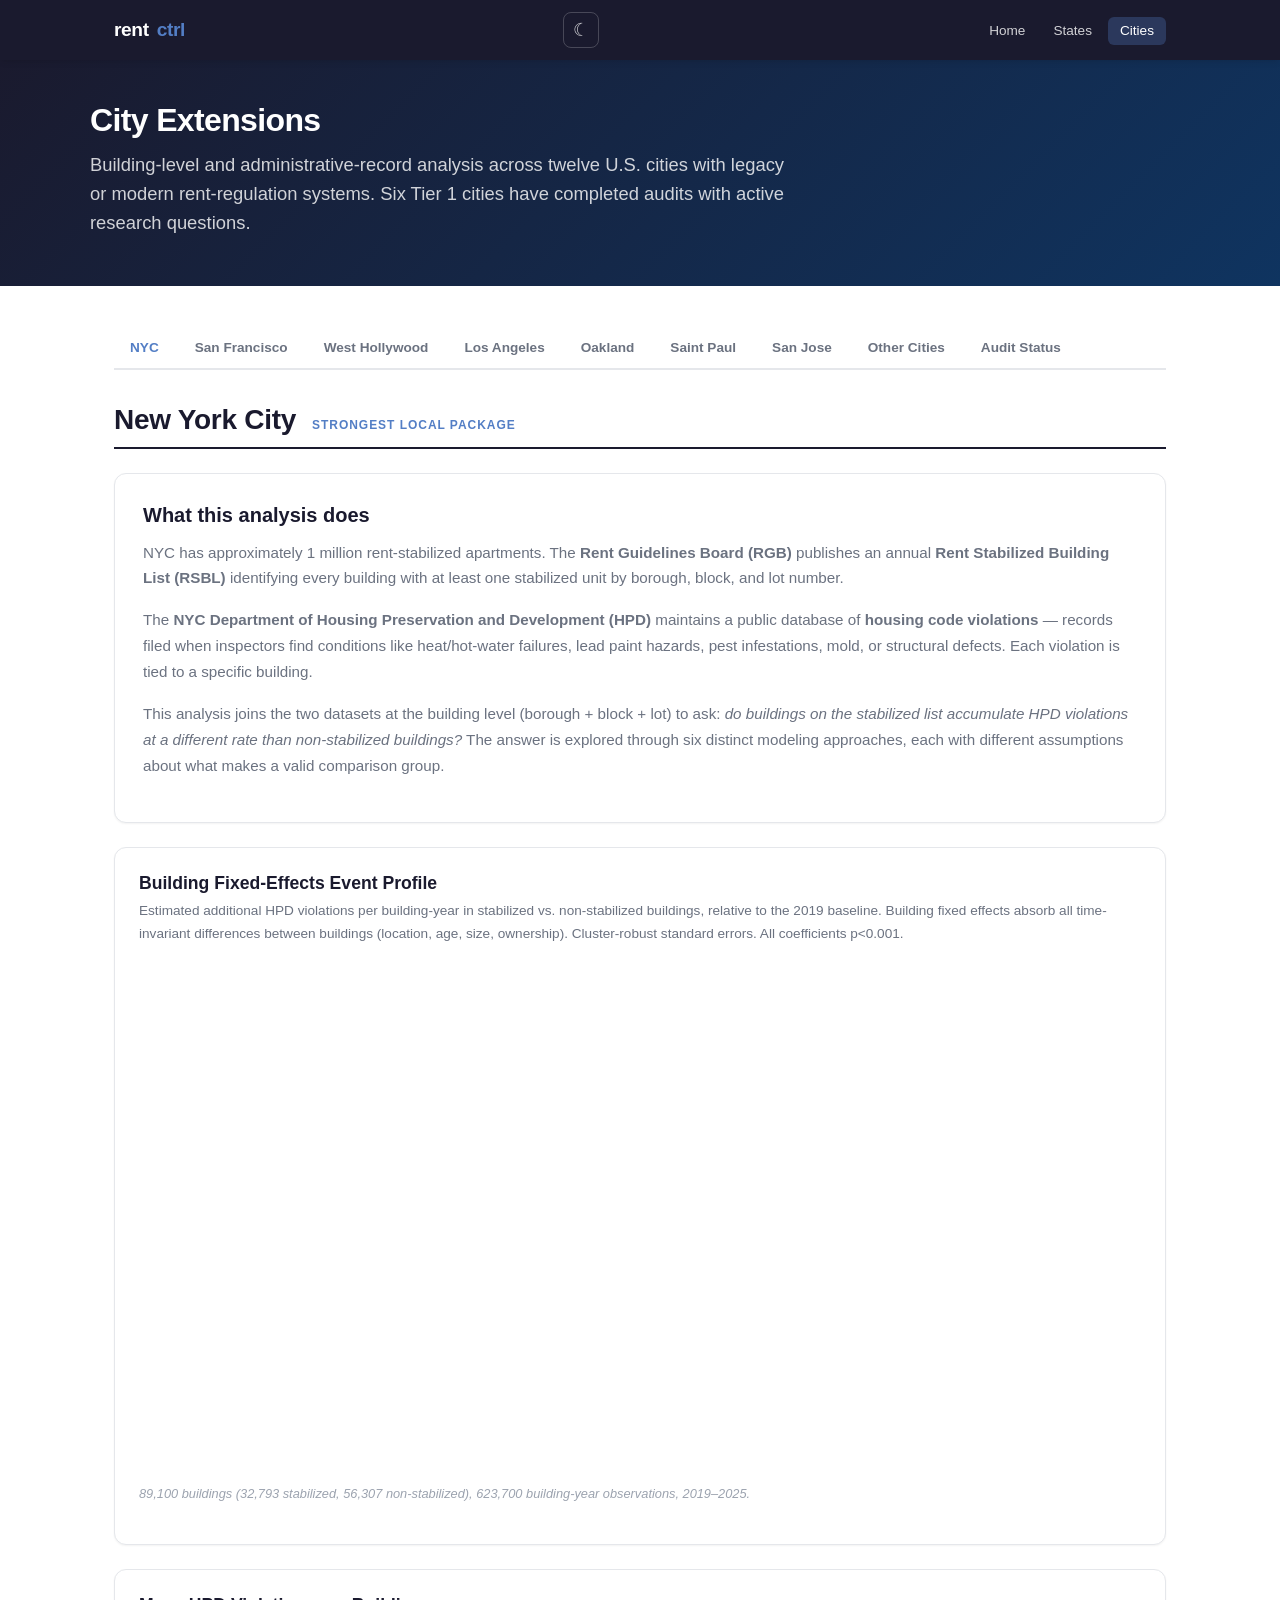
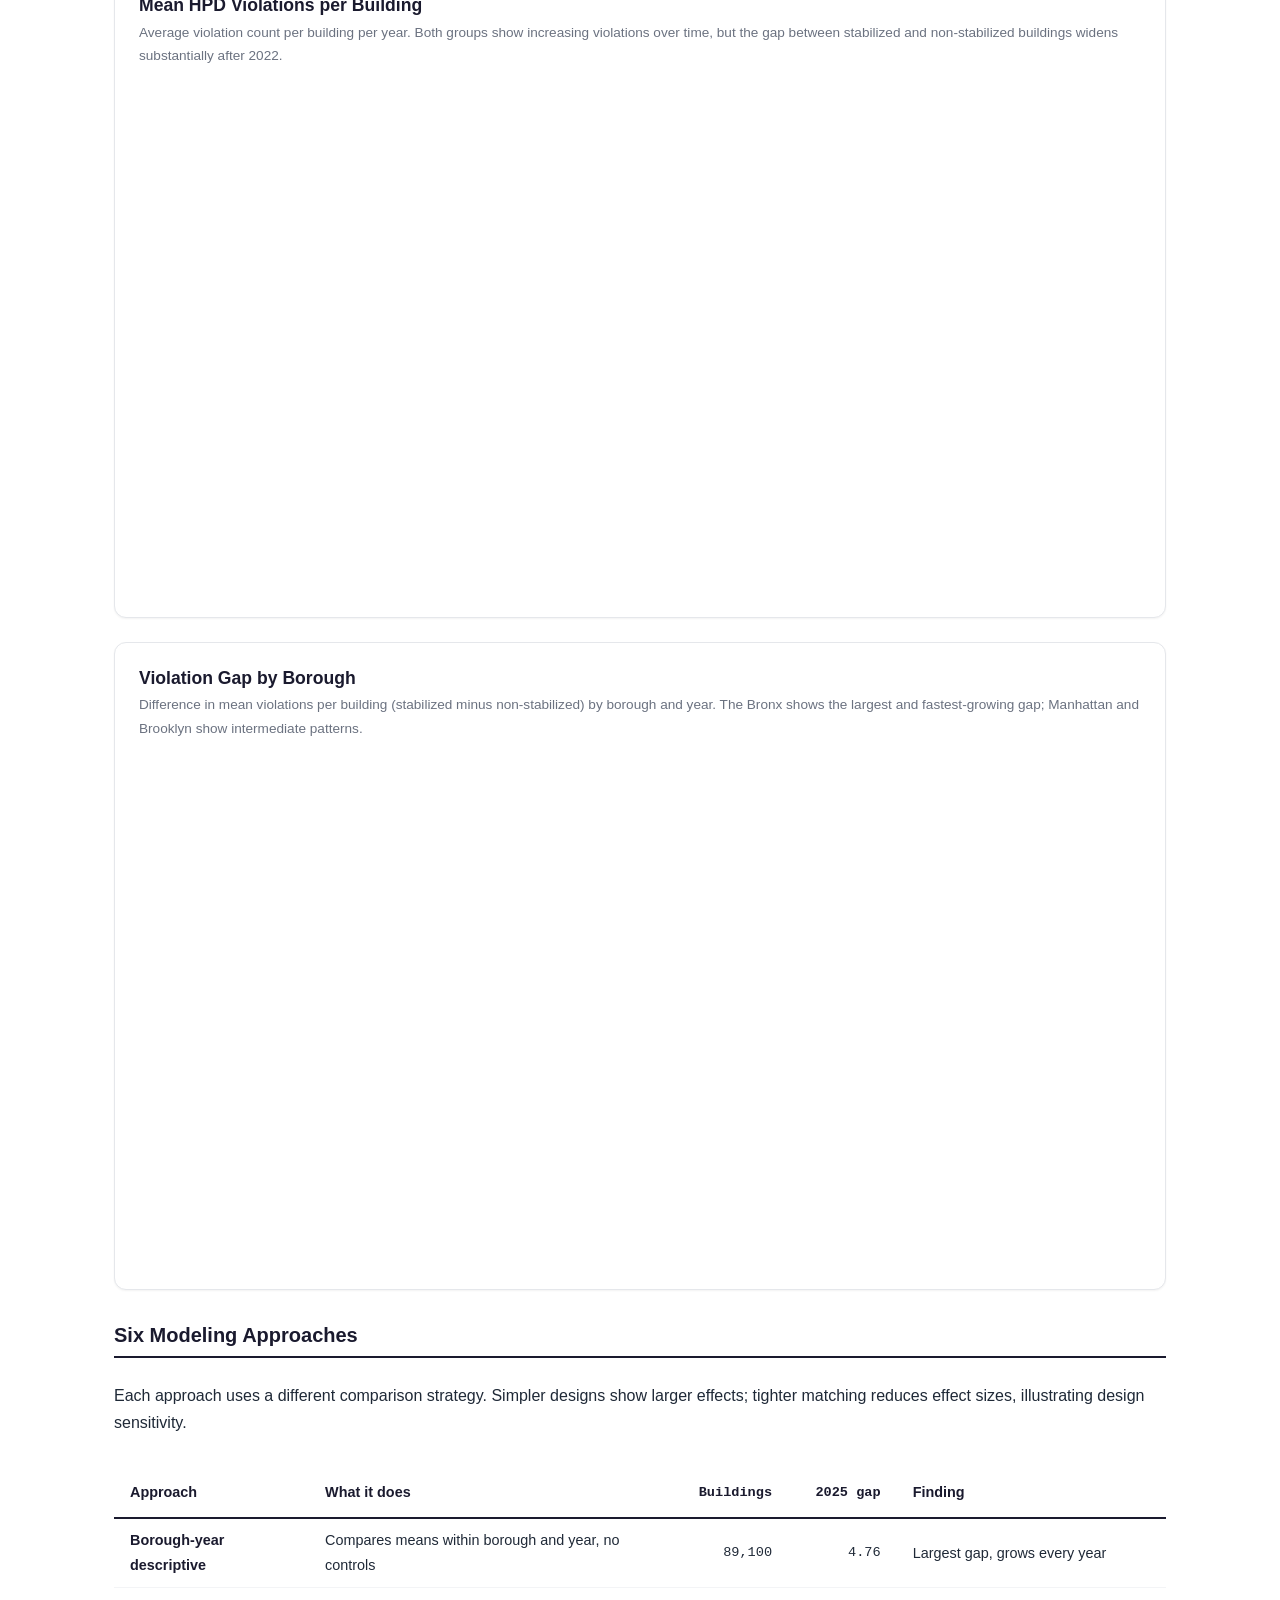
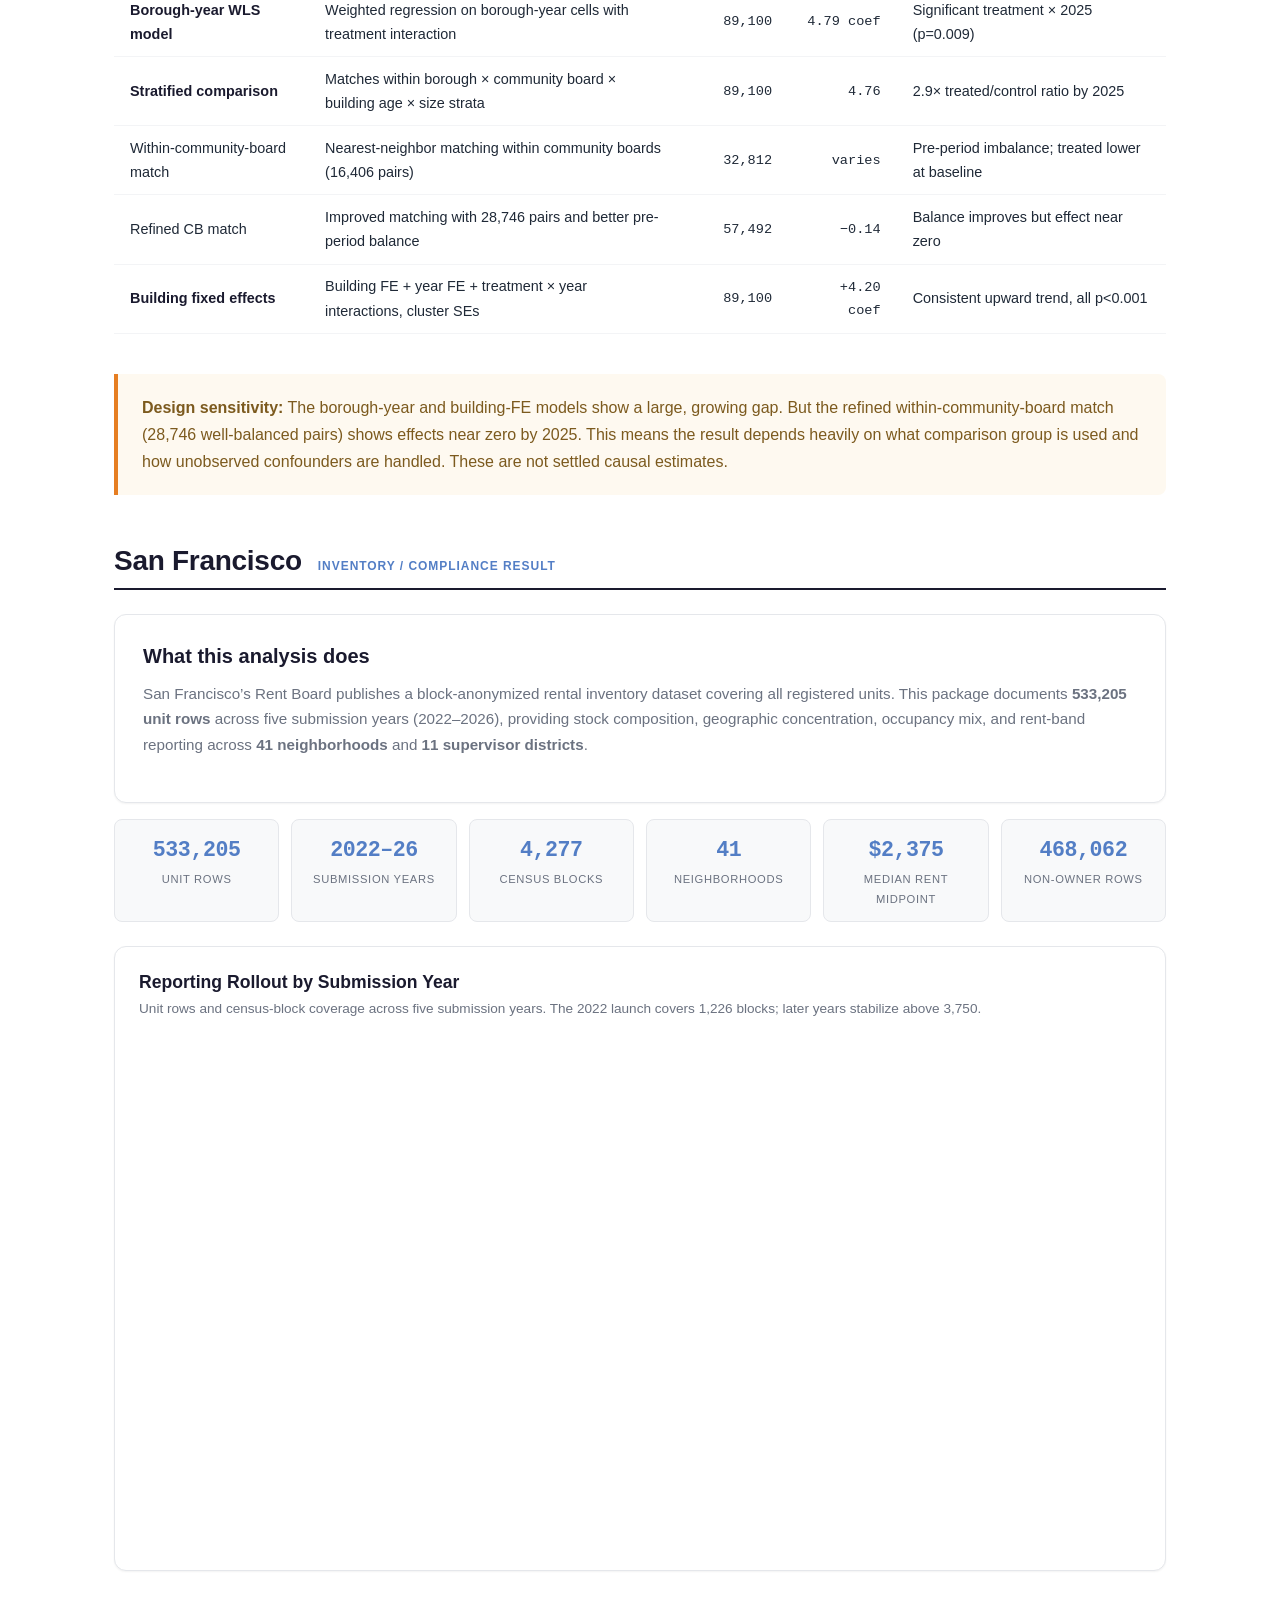
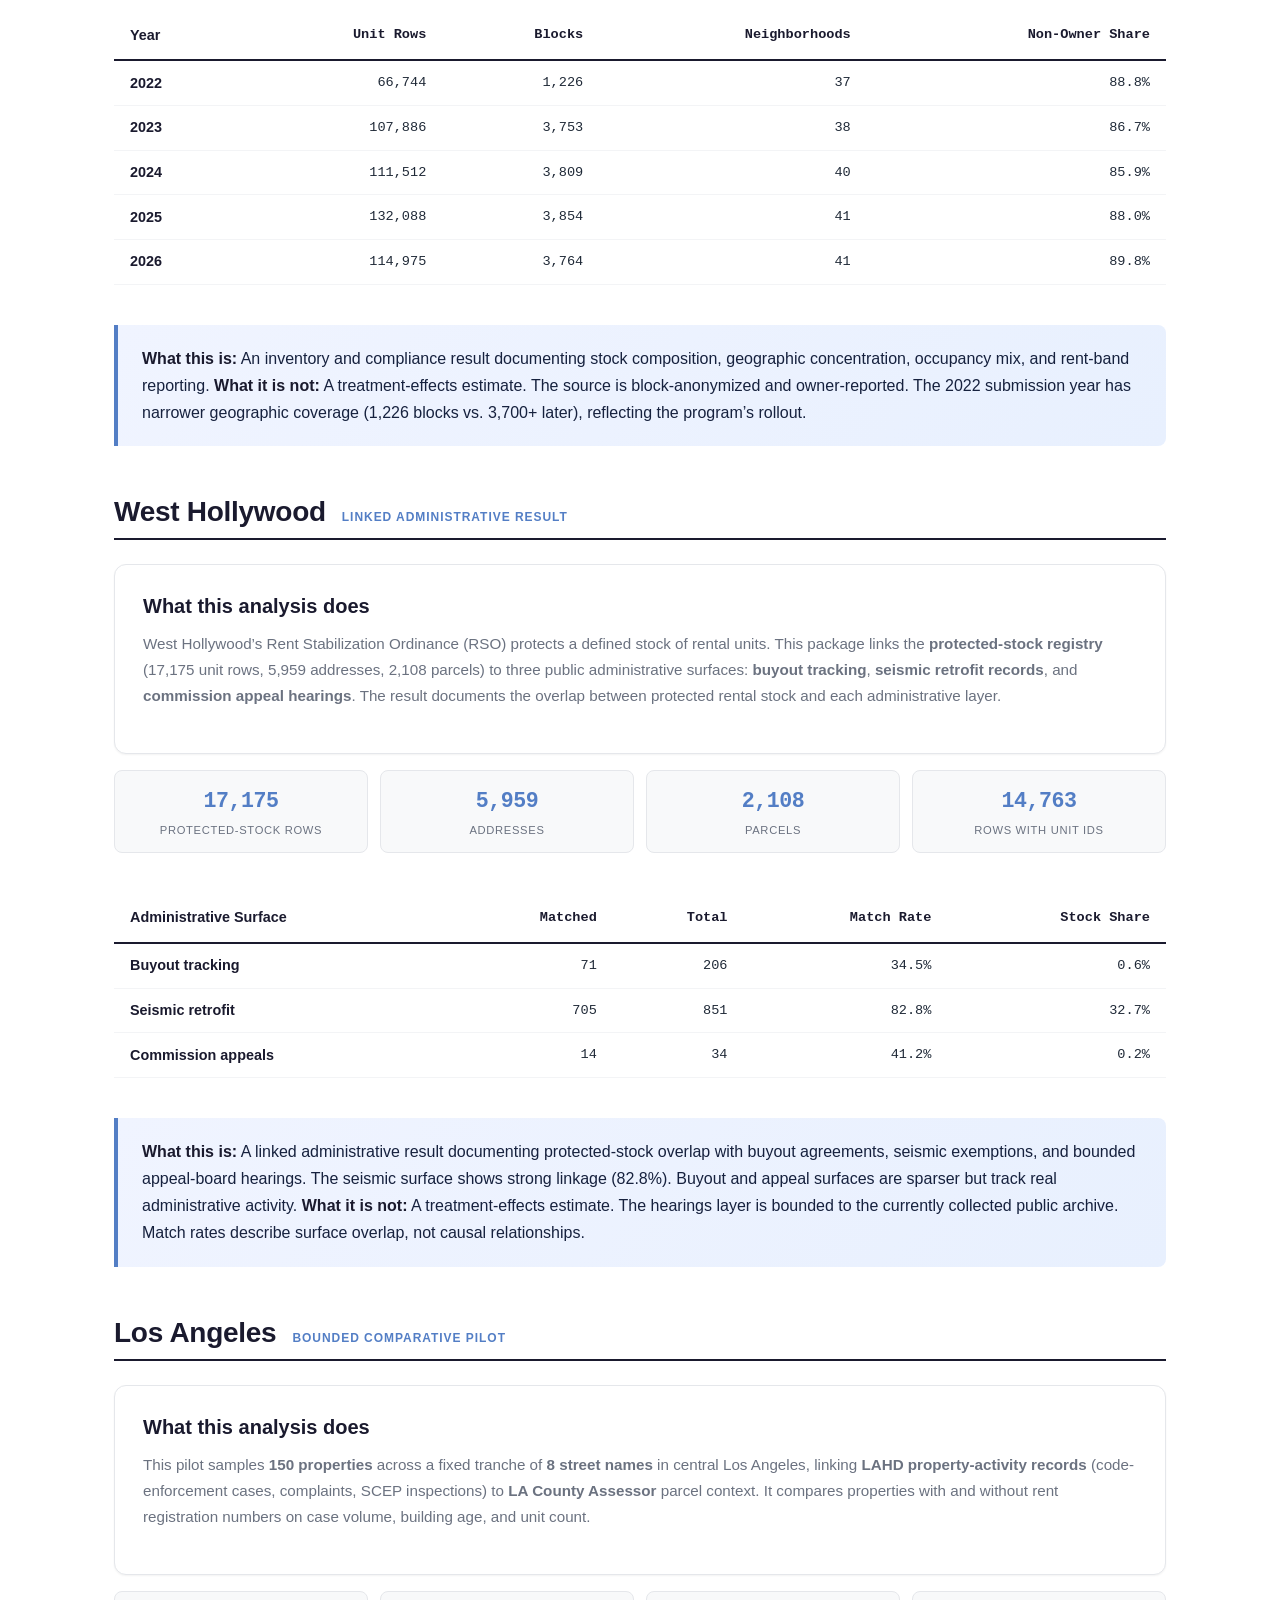
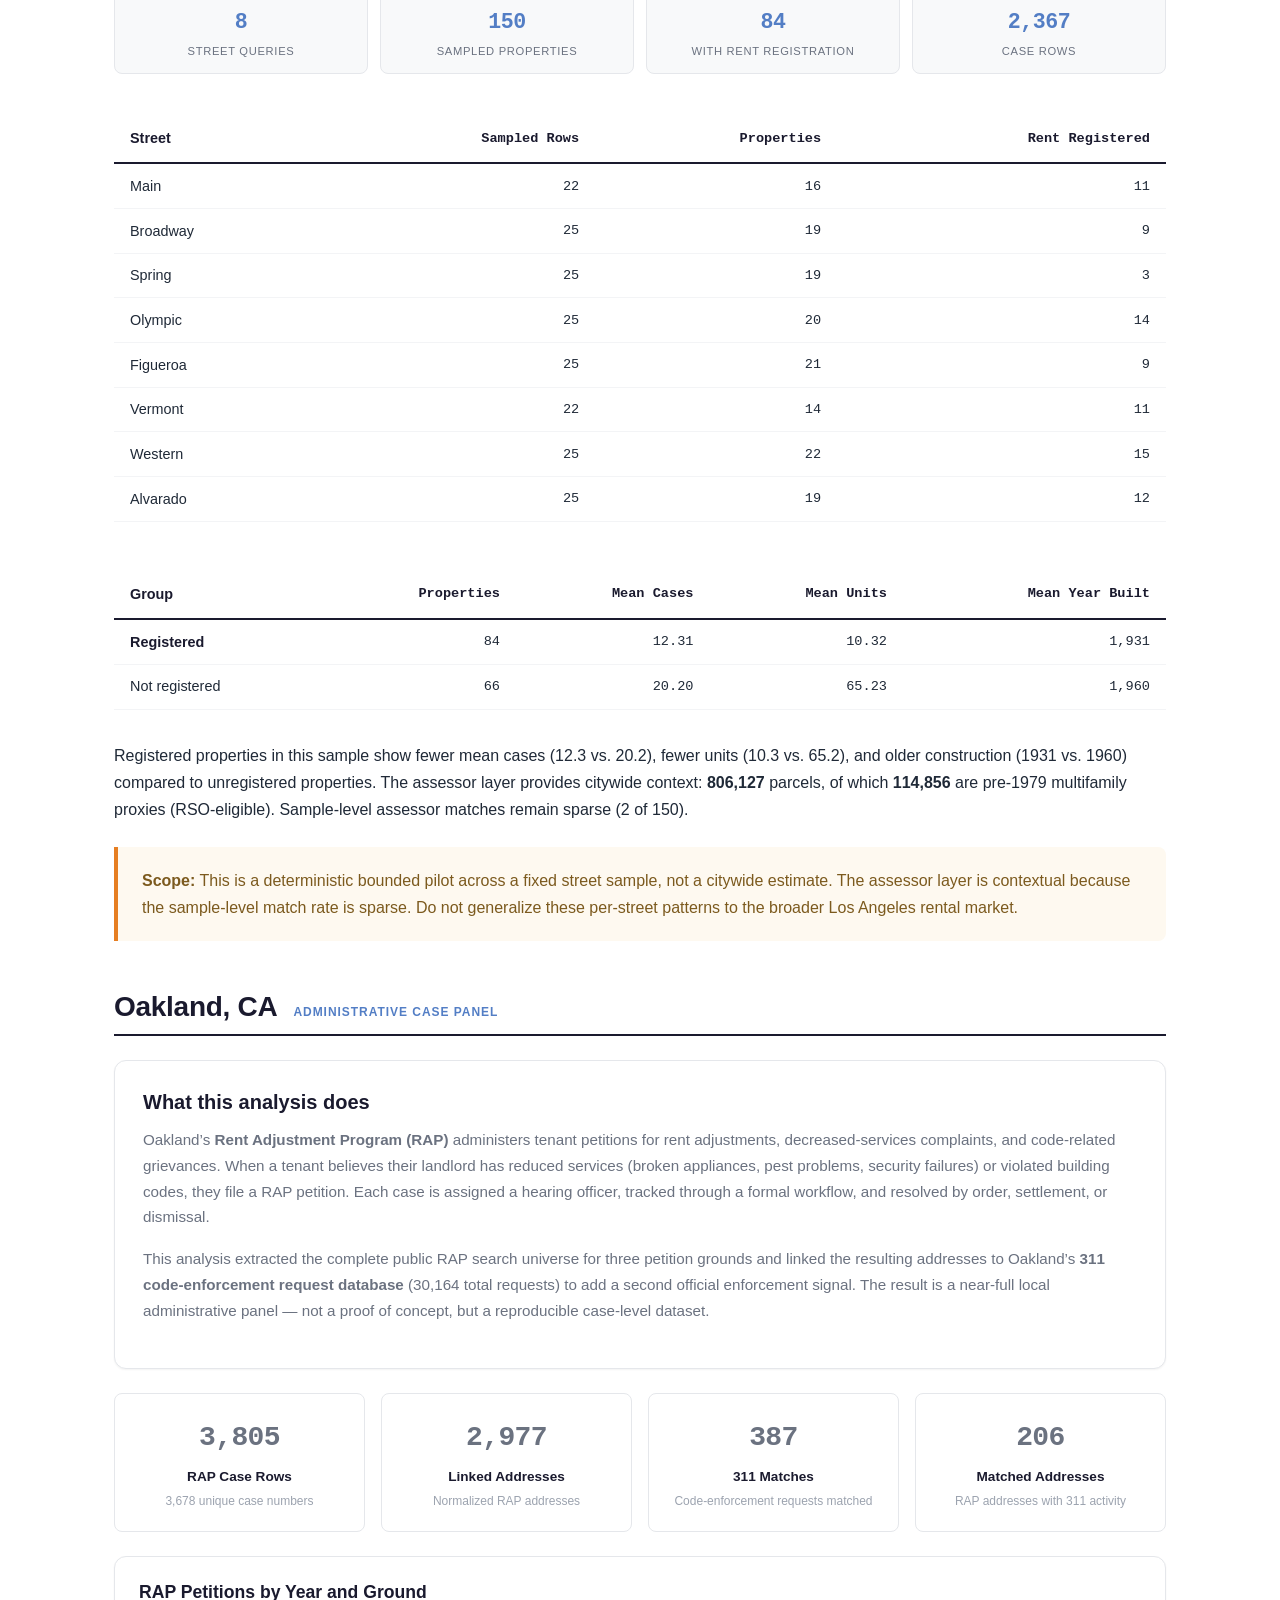
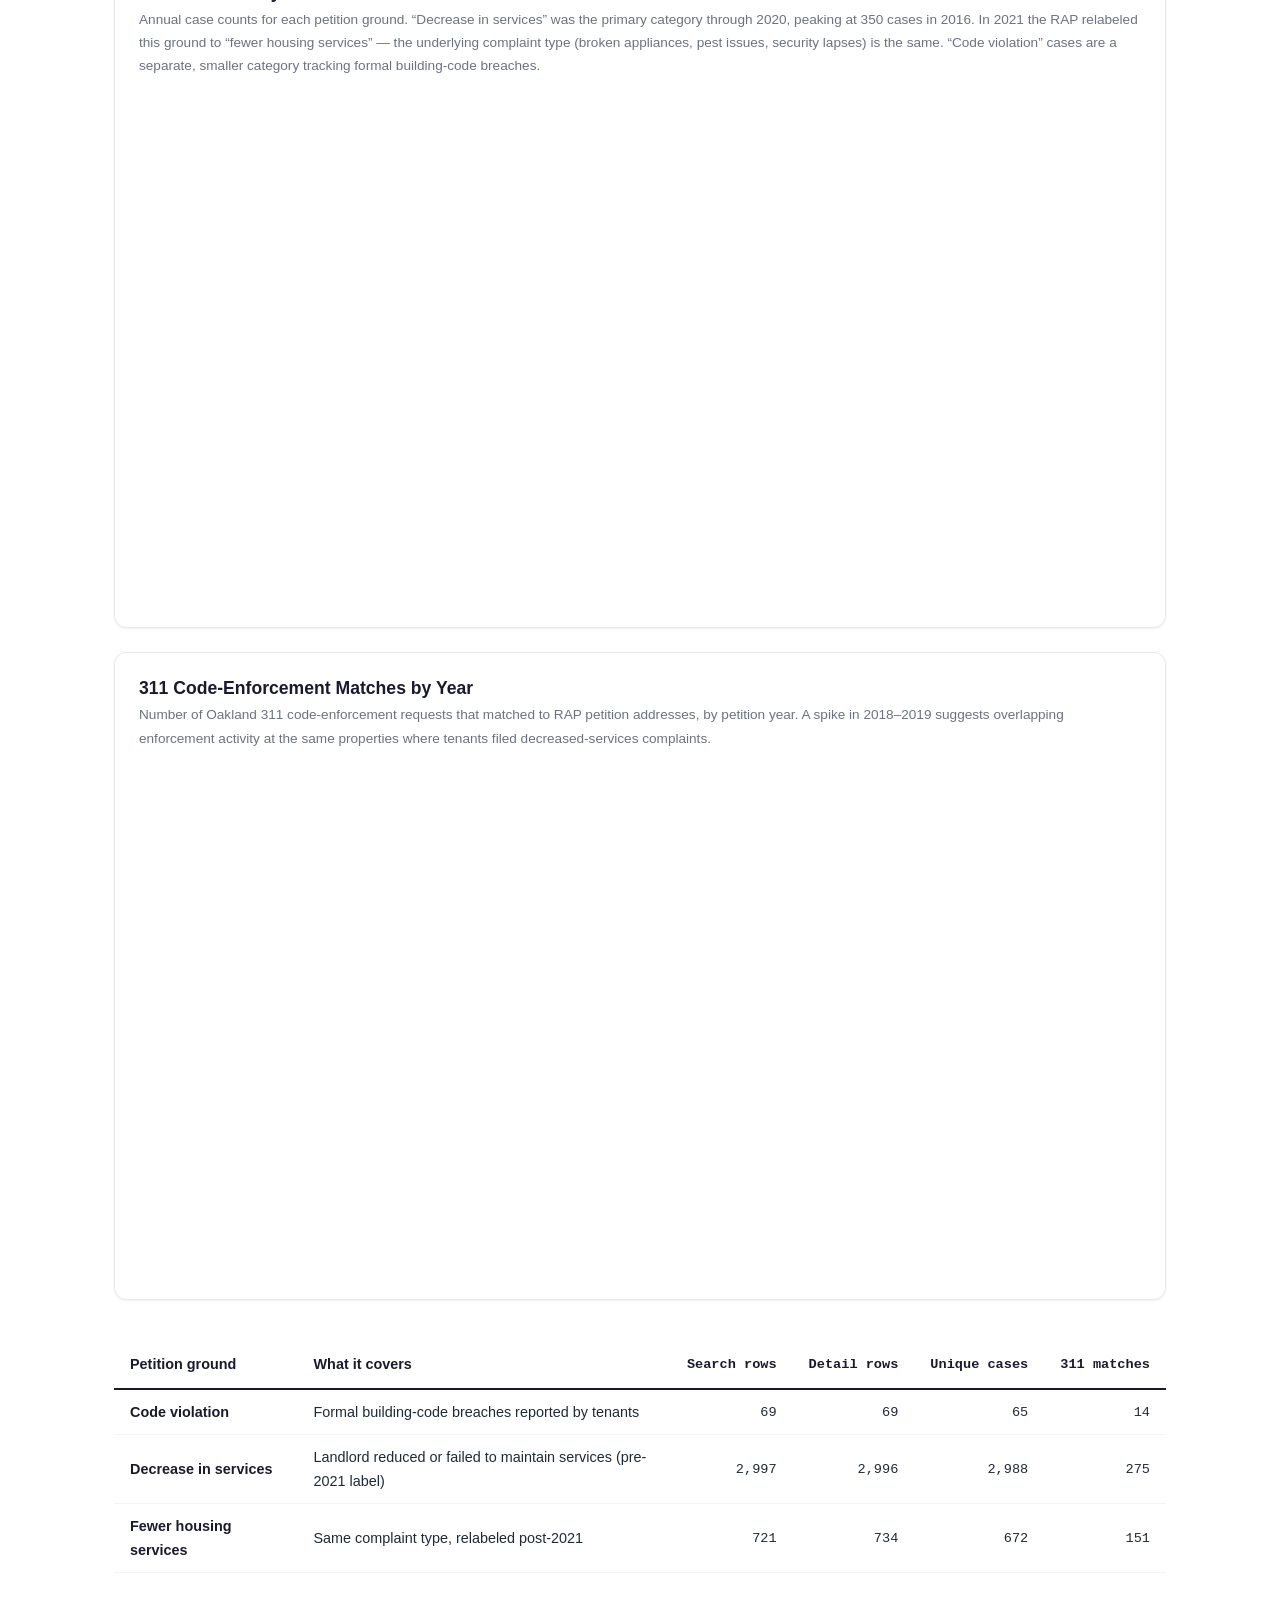
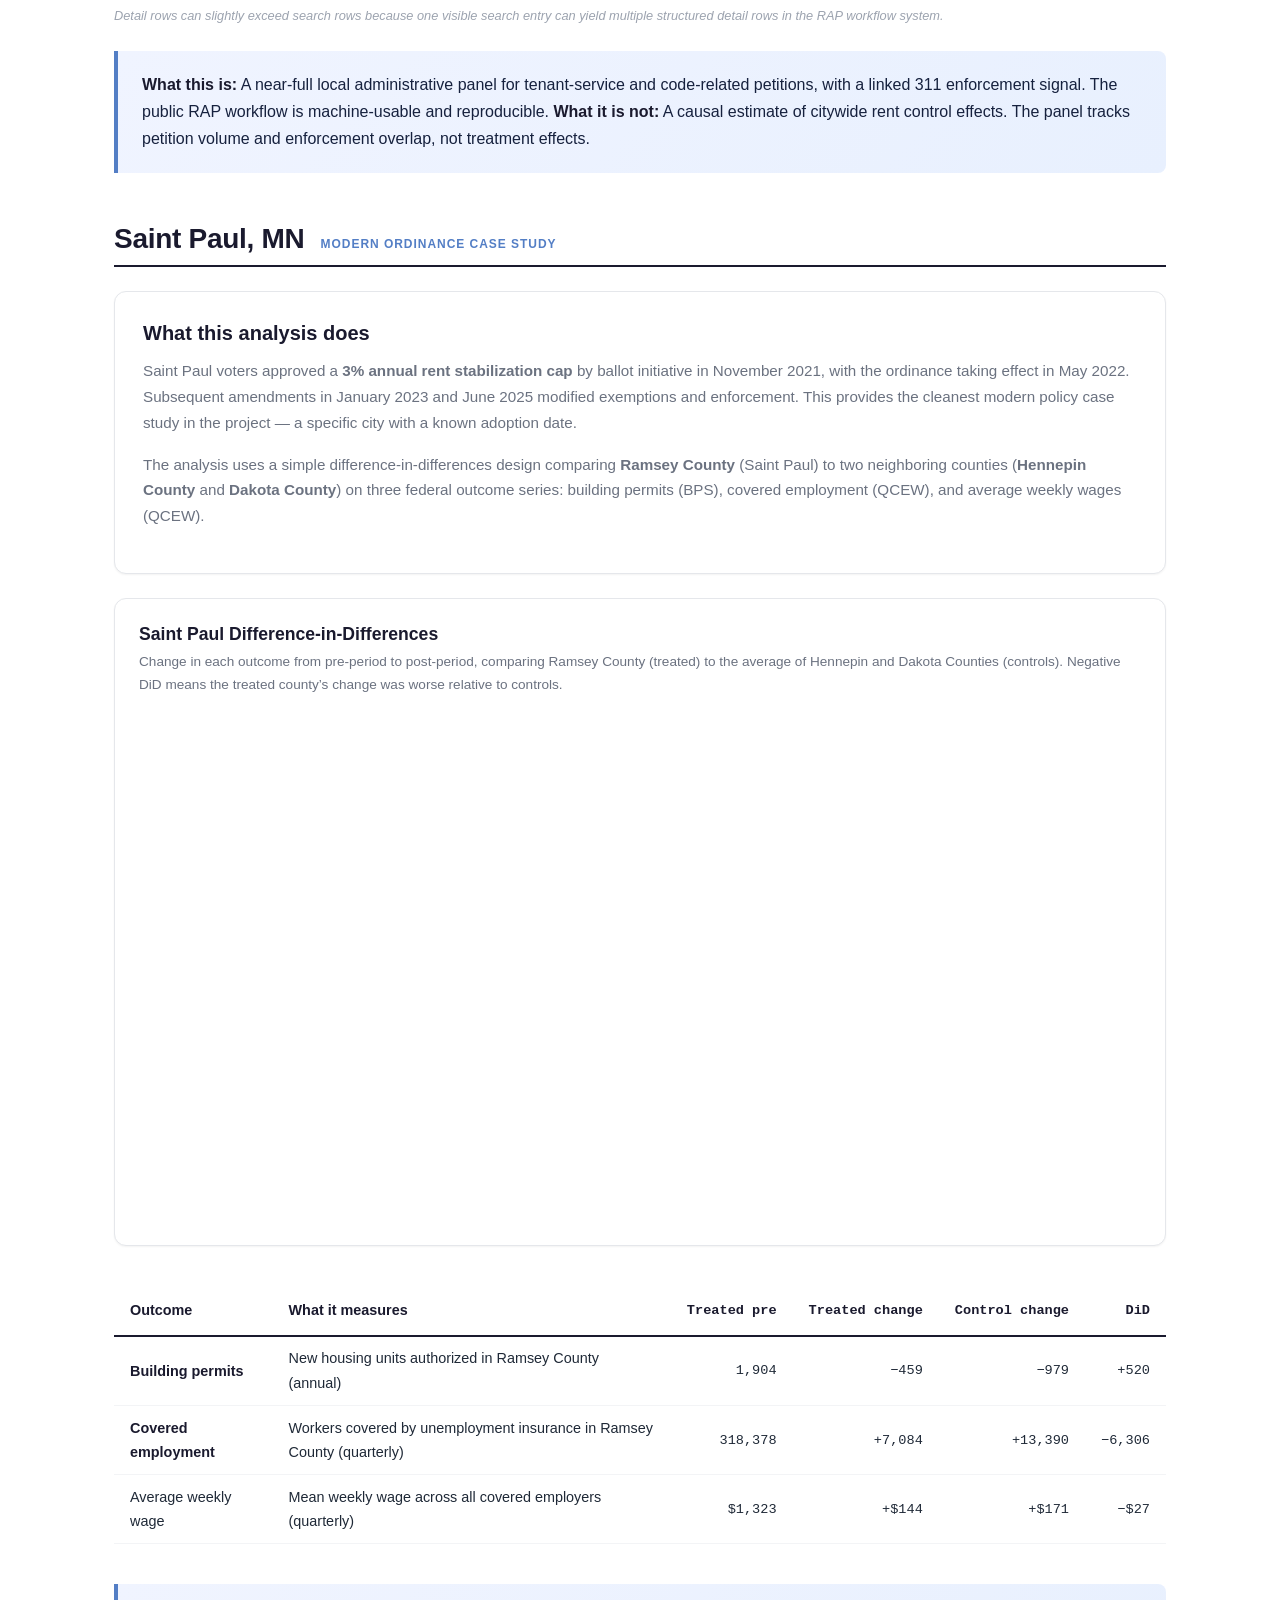
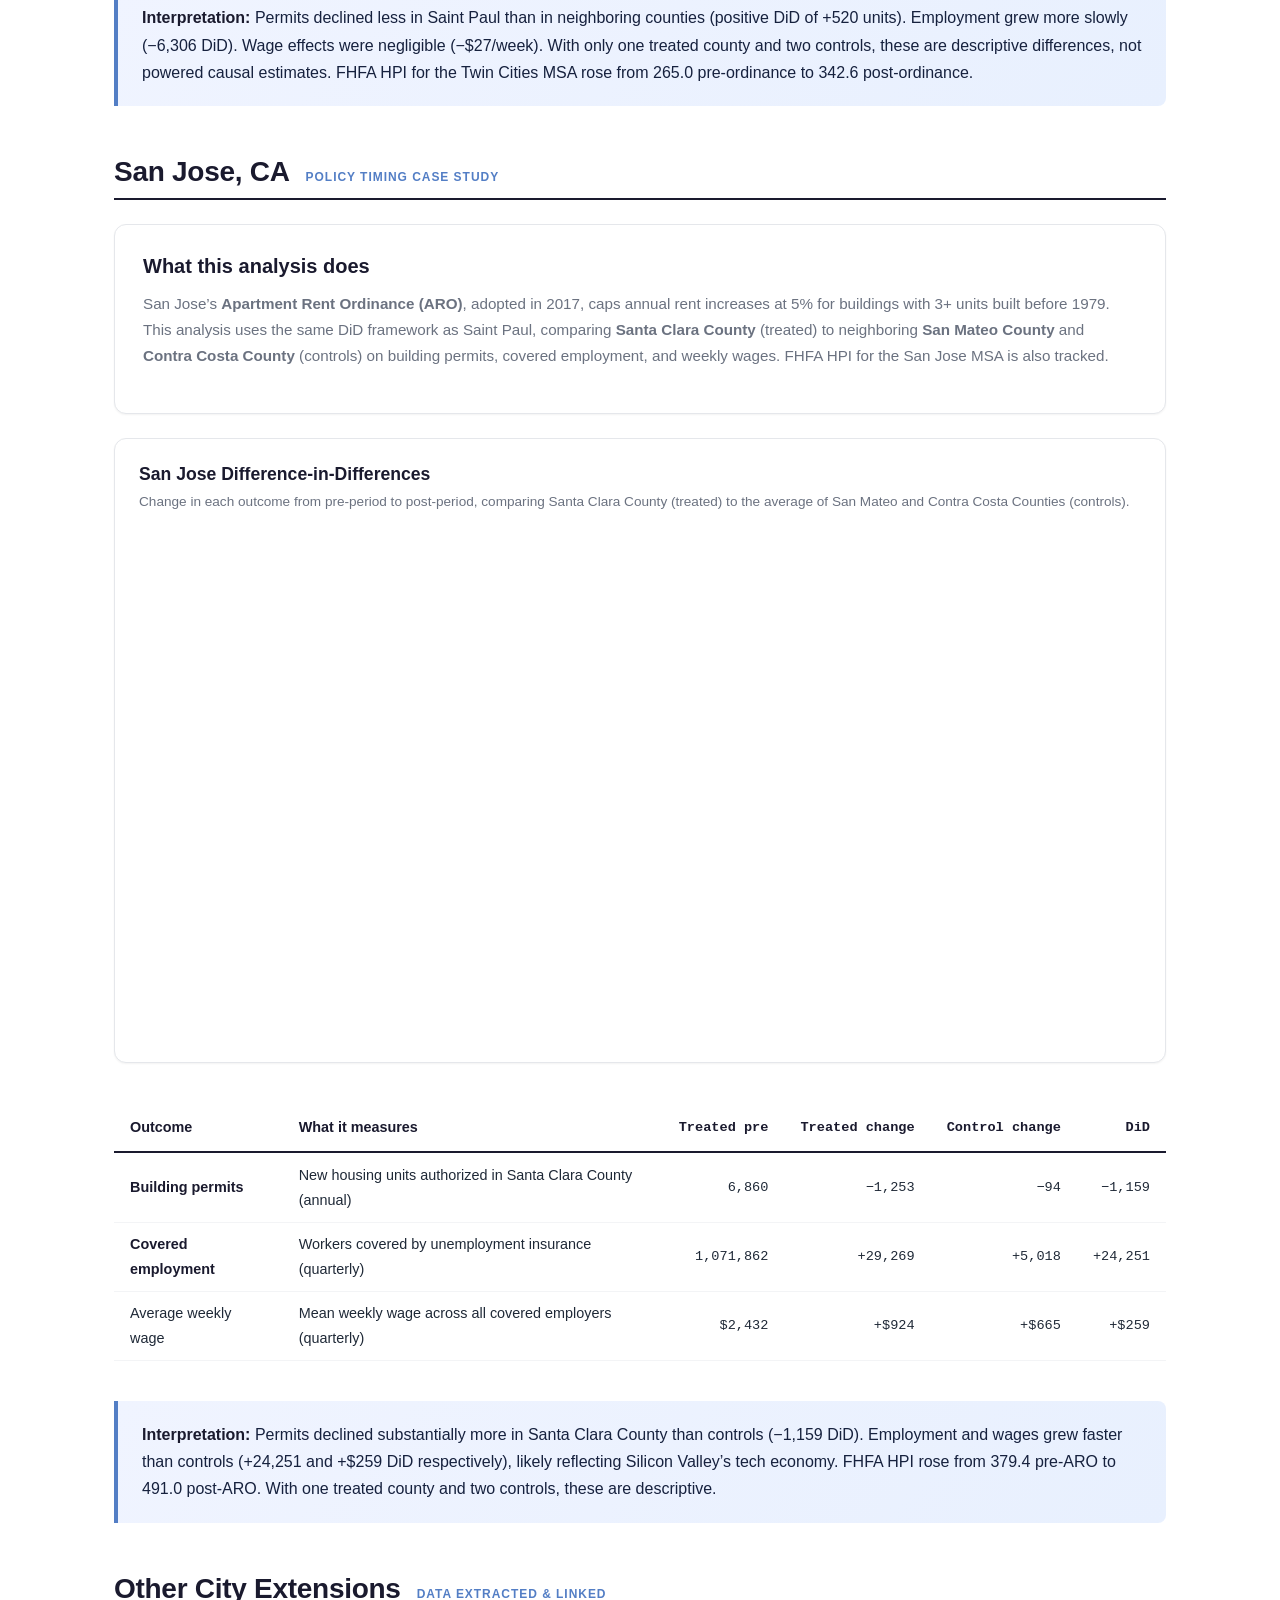
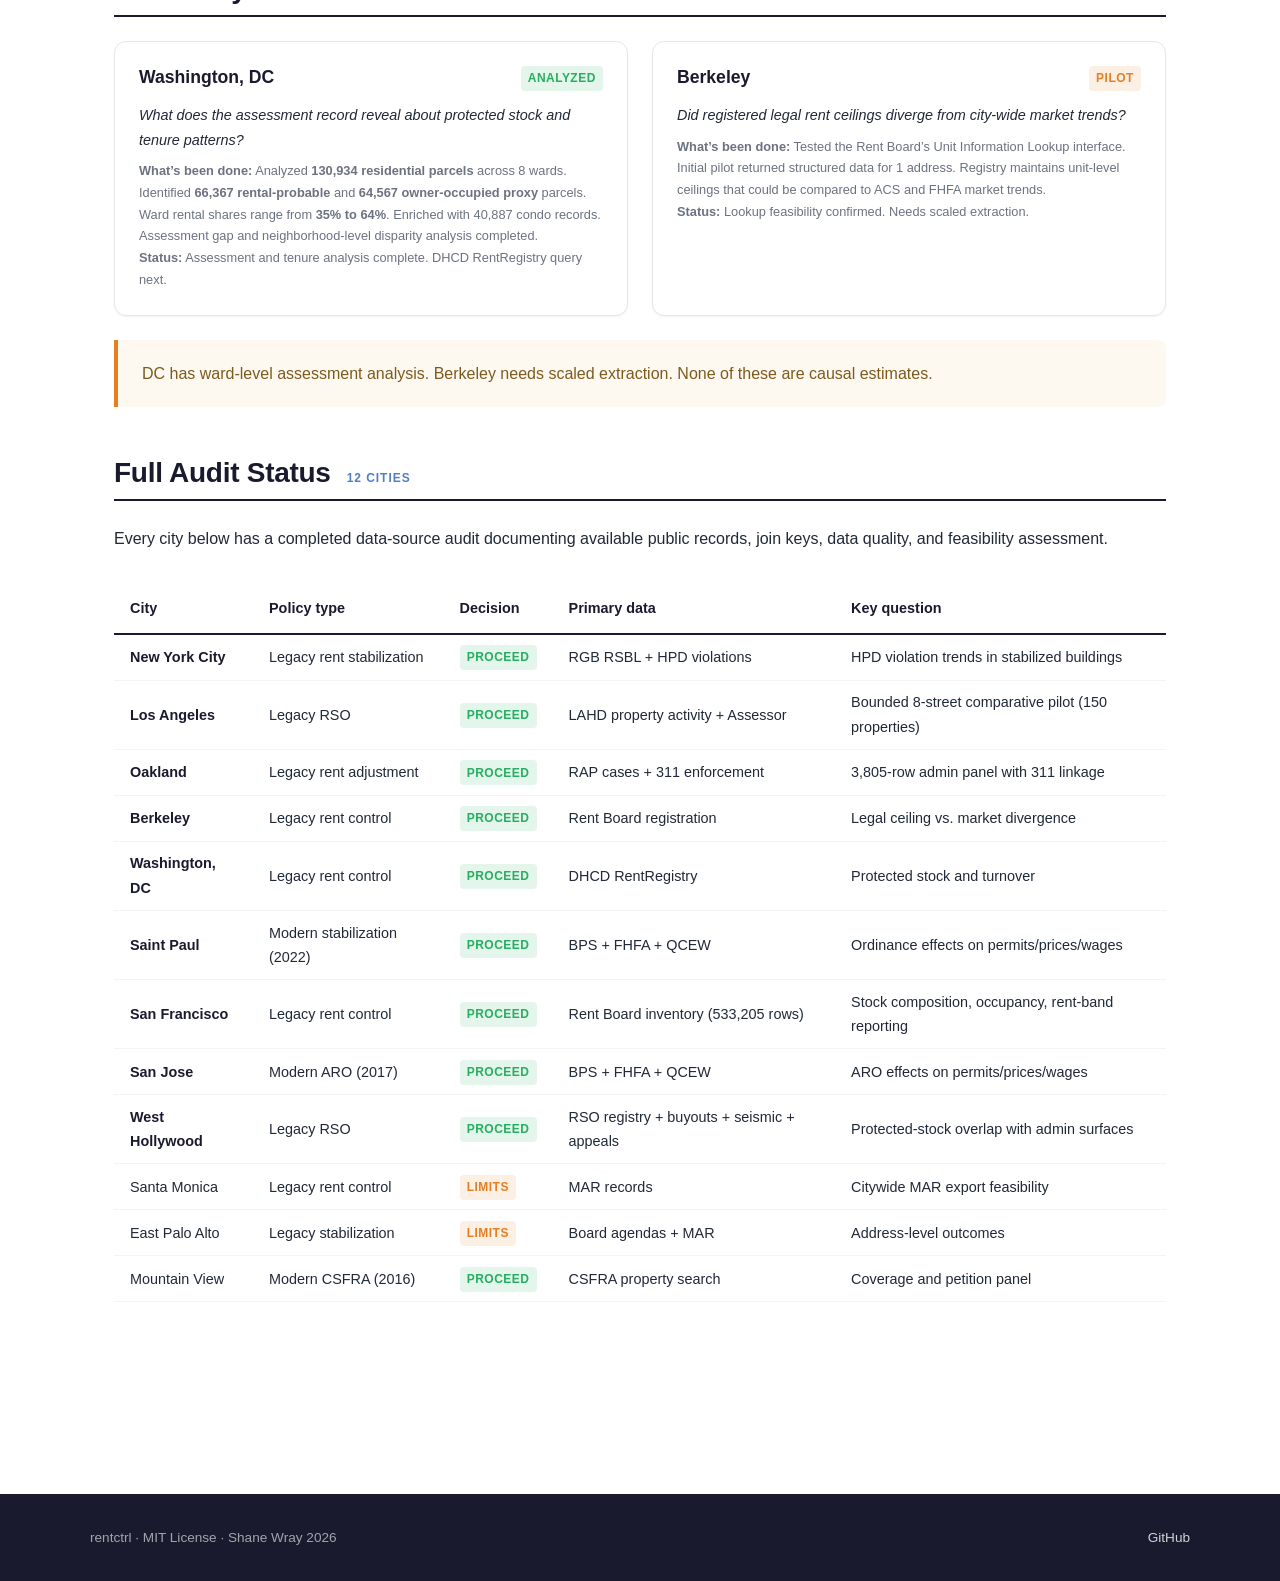
==== docs/cities.html @ 20fe6ad4 "Initial public release: statewide rent-cap event study with city extensions Empirical evaluation of " ====
<!DOCTYPE html>
<html lang="en">
<head>
  <meta charset="UTF-8">
  <meta name="viewport" content="width=device-width, initial-scale=1.0">
  <meta name="color-scheme" content="light dark">
  <title>rentctrl &mdash; City Extensions</title>
  <script src="js/theme.js"></script>
  <link rel="stylesheet" href="css/style.css">
  <script src="https://cdn.jsdelivr.net/npm/chart.js@4.4.7/dist/chart.umd.min.js"></script>
</head>
<body data-page="cities">

  <header class="site-header">
    <div class="header-inner">
      <a href="index.html" class="site-logo">rent<span class="logo-accent">ctrl</span></a>
      <div class="header-controls">
        <button class="nav-toggle" onclick="document.querySelector('.nav-links').classList.toggle('open')" aria-label="Toggle navigation">&#9776;</button>
        <button id="themeToggle" class="theme-toggle" onclick="rcToggleTheme()" aria-label="Toggle theme">&#9790;</button>
      </div>
      <nav><ul class="nav-links">
        <li><a href="index.html">Home</a></li>
        <li><a href="states.html">States</a></li>
        <li><a href="cities.html">Cities</a></li>
      </ul></nav>
    </div>
  </header>

  <section class="hero hero-sm">
    <div class="hero-inner">
      <h1>City Extensions</h1>
      <p class="subtitle">
        Building-level and administrative-record analysis across twelve U.S. cities with legacy
        or modern rent-regulation systems. Six Tier&nbsp;1 cities have completed audits with active research questions.
      </p>
    </div>
  </section>

  <main class="content">

    <div class="page-nav">
      <a href="#nyc" class="active">NYC</a>
      <a href="#san-francisco">San Francisco</a>
      <a href="#west-hollywood">West Hollywood</a>
      <a href="#los-angeles">Los Angeles</a>
      <a href="#oakland">Oakland</a>
      <a href="#saint-paul">Saint Paul</a>
      <a href="#san-jose">San Jose</a>
      <a href="#other-cities">Other Cities</a>
      <a href="#audit">Audit Status</a>
    </div>

    <!-- ═══ NYC ═══ -->
    <section id="nyc" class="section">
      <div class="section-header"><h2>New York City</h2><span class="section-tag">Strongest local package</span></div>

      <div class="card">
        <h3 style="margin-top:0;">What this analysis does</h3>
        <p>
          NYC has approximately 1 million rent-stabilized apartments. The <strong>Rent Guidelines Board (RGB)</strong>
          publishes an annual <strong>Rent Stabilized Building List (RSBL)</strong> identifying every building
          with at least one stabilized unit by borough, block, and lot number.
        </p>
        <p>
          The <strong>NYC Department of Housing Preservation and Development (HPD)</strong> maintains a public
          database of <strong>housing code violations</strong> &mdash; records filed when inspectors find conditions
          like heat/hot-water failures, lead paint hazards, pest infestations, mold, or structural defects.
          Each violation is tied to a specific building.
        </p>
        <p>
          This analysis joins the two datasets at the building level (borough + block + lot) to ask:
          <em>do buildings on the stabilized list accumulate HPD violations at a different rate than
          non-stabilized buildings?</em> The answer is explored through six distinct modeling approaches,
          each with different assumptions about what makes a valid comparison group.
        </p>
      </div>

      <!-- Building FE event profile -->
      <div class="chart-container">
        <h3>Building Fixed-Effects Event Profile</h3>
        <p class="chart-subtitle">
          Estimated additional HPD violations per building-year in stabilized vs. non-stabilized buildings,
          relative to the 2019 baseline. Building fixed effects absorb all time-invariant differences between
          buildings (location, age, size, ownership). Cluster-robust standard errors. All coefficients
          p&lt;0.001.
        </p>
        <div class="chart-canvas-wrap"><canvas id="nycFEChart"></canvas></div>
        <p class="chart-note">89,100 buildings (32,793 stabilized, 56,307 non-stabilized), 623,700 building-year observations, 2019&ndash;2025.</p>
      </div>

      <!-- Violation levels -->
      <div class="chart-container">
        <h3>Mean HPD Violations per Building</h3>
        <p class="chart-subtitle">
          Average violation count per building per year. Both groups show increasing violations over time,
          but the gap between stabilized and non-stabilized buildings widens substantially after 2022.
        </p>
        <div class="chart-canvas-wrap"><canvas id="nycLevelChart"></canvas></div>
      </div>

      <!-- Borough breakdown -->
      <div class="chart-container">
        <h3>Violation Gap by Borough</h3>
        <p class="chart-subtitle">
          Difference in mean violations per building (stabilized minus non-stabilized) by borough and year.
          The Bronx shows the largest and fastest-growing gap; Manhattan and Brooklyn show intermediate patterns.
        </p>
        <div class="chart-canvas-wrap tall"><canvas id="nycBoroughChart"></canvas></div>
      </div>

      <!-- Six approaches summary -->
      <div class="section-header" style="margin-top:2rem;"><h3 style="margin:0;">Six Modeling Approaches</h3></div>
      <p>Each approach uses a different comparison strategy. Simpler designs show larger effects; tighter matching reduces effect sizes, illustrating design sensitivity.</p>

      <div class="table-wrap">
        <table class="data-table">
          <thead><tr><th>Approach</th><th>What it does</th><th class="num">Buildings</th><th class="num">2025 gap</th><th>Finding</th></tr></thead>
          <tbody>
            <tr><td class="highlight">Borough-year descriptive</td><td>Compares means within borough and year, no controls</td><td class="num">89,100</td><td class="num">4.76</td><td>Largest gap, grows every year</td></tr>
            <tr><td class="highlight">Borough-year WLS model</td><td>Weighted regression on borough-year cells with treatment interaction</td><td class="num">89,100</td><td class="num">4.79 coef</td><td>Significant treatment &times; 2025 (p=0.009)</td></tr>
            <tr><td class="highlight">Stratified comparison</td><td>Matches within borough &times; community board &times; building age &times; size strata</td><td class="num">89,100</td><td class="num">4.76</td><td>2.9&times; treated/control ratio by 2025</td></tr>
            <tr><td>Within-community-board match</td><td>Nearest-neighbor matching within community boards (16,406 pairs)</td><td class="num">32,812</td><td class="num">varies</td><td>Pre-period imbalance; treated lower at baseline</td></tr>
            <tr><td>Refined CB match</td><td>Improved matching with 28,746 pairs and better pre-period balance</td><td class="num">57,492</td><td class="num">&minus;0.14</td><td>Balance improves but effect near zero</td></tr>
            <tr><td class="highlight">Building fixed effects</td><td>Building FE + year FE + treatment &times; year interactions, cluster SEs</td><td class="num">89,100</td><td class="num">+4.20 coef</td><td>Consistent upward trend, all p&lt;0.001</td></tr>
          </tbody>
        </table>
      </div>

      <div class="warning-box"><p><strong>Design sensitivity:</strong> The borough-year and building-FE models show a large, growing gap. But the refined within-community-board match (28,746 well-balanced pairs) shows effects near zero by 2025. This means the result depends heavily on what comparison group is used and how unobserved confounders are handled. These are not settled causal estimates.</p></div>
    </section>

    <!-- ═══ San Francisco ═══ -->
    <section id="san-francisco" class="section">
      <div class="section-header"><h2>San Francisco</h2><span class="section-tag">Inventory / Compliance Result</span></div>

      <div class="card">
        <h3 style="margin-top:0;">What this analysis does</h3>
        <p>
          San Francisco&rsquo;s Rent Board publishes a block-anonymized rental inventory dataset covering
          all registered units. This package documents <strong>533,205 unit rows</strong> across five submission years
          (2022&ndash;2026), providing stock composition, geographic concentration, occupancy mix, and rent-band
          reporting across <strong>41 neighborhoods</strong> and <strong>11 supervisor districts</strong>.
        </p>
      </div>

      <div class="city-stats">
        <div class="city-stat"><div class="cs-value">533,205</div><div class="cs-label">Unit Rows</div></div>
        <div class="city-stat"><div class="cs-value">2022&ndash;26</div><div class="cs-label">Submission Years</div></div>
        <div class="city-stat"><div class="cs-value">4,277</div><div class="cs-label">Census Blocks</div></div>
        <div class="city-stat"><div class="cs-value">41</div><div class="cs-label">Neighborhoods</div></div>
        <div class="city-stat"><div class="cs-value">$2,375</div><div class="cs-label">Median Rent Midpoint</div></div>
        <div class="city-stat"><div class="cs-value">468,062</div><div class="cs-label">Non-Owner Rows</div></div>
      </div>

      <div class="chart-container">
        <h3>Reporting Rollout by Submission Year</h3>
        <p class="chart-subtitle">Unit rows and census-block coverage across five submission years. The 2022 launch covers 1,226 blocks; later years stabilize above 3,750.</p>
        <div class="chart-canvas-wrap"><canvas id="sfRolloutChart"></canvas></div>
      </div>

      <div class="table-wrap">
        <table class="data-table">
          <thead><tr><th>Year</th><th class="num">Unit Rows</th><th class="num">Blocks</th><th class="num">Neighborhoods</th><th class="num">Non-Owner Share</th></tr></thead>
          <tbody>
            <tr><td class="highlight">2022</td><td class="num">66,744</td><td class="num">1,226</td><td class="num">37</td><td class="num">88.8%</td></tr>
            <tr><td class="highlight">2023</td><td class="num">107,886</td><td class="num">3,753</td><td class="num">38</td><td class="num">86.7%</td></tr>
            <tr><td class="highlight">2024</td><td class="num">111,512</td><td class="num">3,809</td><td class="num">40</td><td class="num">85.9%</td></tr>
            <tr><td class="highlight">2025</td><td class="num">132,088</td><td class="num">3,854</td><td class="num">41</td><td class="num">88.0%</td></tr>
            <tr><td class="highlight">2026</td><td class="num">114,975</td><td class="num">3,764</td><td class="num">41</td><td class="num">89.8%</td></tr>
          </tbody>
        </table>
      </div>

      <div class="insight-box"><p><strong>What this is:</strong> An inventory and compliance result documenting stock composition, geographic concentration, occupancy mix, and rent-band reporting. <strong>What it is not:</strong> A treatment-effects estimate. The source is block-anonymized and owner-reported. The 2022 submission year has narrower geographic coverage (1,226 blocks vs. 3,700+ later), reflecting the program&rsquo;s rollout.</p></div>
    </section>

    <!-- ═══ West Hollywood ═══ -->
    <section id="west-hollywood" class="section">
      <div class="section-header"><h2>West Hollywood</h2><span class="section-tag">Linked Administrative Result</span></div>

      <div class="card">
        <h3 style="margin-top:0;">What this analysis does</h3>
        <p>
          West Hollywood&rsquo;s Rent Stabilization Ordinance (RSO) protects a defined stock of rental units.
          This package links the <strong>protected-stock registry</strong> (17,175 unit rows, 5,959 addresses,
          2,108 parcels) to three public administrative surfaces: <strong>buyout tracking</strong>,
          <strong>seismic retrofit records</strong>, and <strong>commission appeal hearings</strong>. The result
          documents the overlap between protected rental stock and each administrative layer.
        </p>
      </div>

      <div class="city-stats">
        <div class="city-stat"><div class="cs-value">17,175</div><div class="cs-label">Protected-Stock Rows</div></div>
        <div class="city-stat"><div class="cs-value">5,959</div><div class="cs-label">Addresses</div></div>
        <div class="city-stat"><div class="cs-value">2,108</div><div class="cs-label">Parcels</div></div>
        <div class="city-stat"><div class="cs-value">14,763</div><div class="cs-label">Rows with Unit IDs</div></div>
      </div>

      <div class="table-wrap">
        <table class="data-table">
          <thead><tr><th>Administrative Surface</th><th class="num">Matched</th><th class="num">Total</th><th class="num">Match Rate</th><th class="num">Stock Share</th></tr></thead>
          <tbody>
            <tr><td class="highlight">Buyout tracking</td><td class="num">71</td><td class="num">206</td><td class="num">34.5%</td><td class="num">0.6%</td></tr>
            <tr><td class="highlight">Seismic retrofit</td><td class="num">705</td><td class="num">851</td><td class="num">82.8%</td><td class="num">32.7%</td></tr>
            <tr><td class="highlight">Commission appeals</td><td class="num">14</td><td class="num">34</td><td class="num">41.2%</td><td class="num">0.2%</td></tr>
          </tbody>
        </table>
      </div>

      <div class="insight-box"><p><strong>What this is:</strong> A linked administrative result documenting protected-stock overlap with buyout agreements, seismic exemptions, and bounded appeal-board hearings. The seismic surface shows strong linkage (82.8%). Buyout and appeal surfaces are sparser but track real administrative activity. <strong>What it is not:</strong> A treatment-effects estimate. The hearings layer is bounded to the currently collected public archive. Match rates describe surface overlap, not causal relationships.</p></div>
    </section>

    <!-- ═══ Los Angeles ═══ -->
    <section id="los-angeles" class="section">
      <div class="section-header"><h2>Los Angeles</h2><span class="section-tag">Bounded Comparative Pilot</span></div>

      <div class="card">
        <h3 style="margin-top:0;">What this analysis does</h3>
        <p>
          This pilot samples <strong>150 properties</strong> across a fixed tranche of <strong>8 street names</strong>
          in central Los Angeles, linking <strong>LAHD property-activity records</strong> (code-enforcement cases,
          complaints, SCEP inspections) to <strong>LA County Assessor</strong> parcel context. It compares properties
          with and without rent registration numbers on case volume, building age, and unit count.
        </p>
      </div>

      <div class="city-stats">
        <div class="city-stat"><div class="cs-value">8</div><div class="cs-label">Street Queries</div></div>
        <div class="city-stat"><div class="cs-value">150</div><div class="cs-label">Sampled Properties</div></div>
        <div class="city-stat"><div class="cs-value">84</div><div class="cs-label">With Rent Registration</div></div>
        <div class="city-stat"><div class="cs-value">2,367</div><div class="cs-label">Case Rows</div></div>
      </div>

      <div class="table-wrap">
        <table class="data-table">
          <thead><tr><th>Street</th><th class="num">Sampled Rows</th><th class="num">Properties</th><th class="num">Rent Registered</th></tr></thead>
          <tbody>
            <tr><td>Main</td><td class="num">22</td><td class="num">16</td><td class="num">11</td></tr>
            <tr><td>Broadway</td><td class="num">25</td><td class="num">19</td><td class="num">9</td></tr>
            <tr><td>Spring</td><td class="num">25</td><td class="num">19</td><td class="num">3</td></tr>
            <tr><td>Olympic</td><td class="num">25</td><td class="num">20</td><td class="num">14</td></tr>
            <tr><td>Figueroa</td><td class="num">25</td><td class="num">21</td><td class="num">9</td></tr>
            <tr><td>Vermont</td><td class="num">22</td><td class="num">14</td><td class="num">11</td></tr>
            <tr><td>Western</td><td class="num">25</td><td class="num">22</td><td class="num">15</td></tr>
            <tr><td>Alvarado</td><td class="num">25</td><td class="num">19</td><td class="num">12</td></tr>
          </tbody>
        </table>
      </div>

      <div class="table-wrap">
        <table class="data-table">
          <thead><tr><th>Group</th><th class="num">Properties</th><th class="num">Mean Cases</th><th class="num">Mean Units</th><th class="num">Mean Year Built</th></tr></thead>
          <tbody>
            <tr><td class="highlight">Registered</td><td class="num">84</td><td class="num">12.31</td><td class="num">10.32</td><td class="num">1,931</td></tr>
            <tr><td>Not registered</td><td class="num">66</td><td class="num">20.20</td><td class="num">65.23</td><td class="num">1,960</td></tr>
          </tbody>
        </table>
      </div>

      <p>Registered properties in this sample show fewer mean cases (12.3 vs. 20.2), fewer units (10.3 vs. 65.2), and older construction (1931 vs. 1960) compared to unregistered properties. The assessor layer provides citywide context: <strong>806,127</strong> parcels, of which <strong>114,856</strong> are pre-1979 multifamily proxies (RSO-eligible). Sample-level assessor matches remain sparse (2 of 150).</p>

      <div class="warning-box"><p><strong>Scope:</strong> This is a deterministic bounded pilot across a fixed street sample, not a citywide estimate. The assessor layer is contextual because the sample-level match rate is sparse. Do not generalize these per-street patterns to the broader Los Angeles rental market.</p></div>
    </section>

    <!-- ═══ Oakland ═══ -->
    <section id="oakland" class="section">
      <div class="section-header"><h2>Oakland, CA</h2><span class="section-tag">Administrative case panel</span></div>

      <div class="card">
        <h3 style="margin-top:0;">What this analysis does</h3>
        <p>
          Oakland&rsquo;s <strong>Rent Adjustment Program (RAP)</strong> administers tenant petitions for
          rent adjustments, decreased-services complaints, and code-related grievances. When a tenant
          believes their landlord has reduced services (broken appliances, pest problems, security failures)
          or violated building codes, they file a RAP petition. Each case is assigned a hearing officer,
          tracked through a formal workflow, and resolved by order, settlement, or dismissal.
        </p>
        <p>
          This analysis extracted the complete public RAP search universe for three petition grounds
          and linked the resulting addresses to Oakland&rsquo;s <strong>311 code-enforcement request database</strong>
          (30,164 total requests) to add a second official enforcement signal. The result is a near-full
          local administrative panel &mdash; not a proof of concept, but a reproducible case-level dataset.
        </p>
      </div>

      <!-- Key stats -->
      <div class="finding-grid">
        <div class="finding-card">
          <div class="fc-value neutral">3,805</div>
          <div class="fc-label">RAP Case Rows</div>
          <div class="fc-source">3,678 unique case numbers</div>
        </div>
        <div class="finding-card">
          <div class="fc-value neutral">2,977</div>
          <div class="fc-label">Linked Addresses</div>
          <div class="fc-source">Normalized RAP addresses</div>
        </div>
        <div class="finding-card">
          <div class="fc-value neutral">387</div>
          <div class="fc-label">311 Matches</div>
          <div class="fc-source">Code-enforcement requests matched</div>
        </div>
        <div class="finding-card">
          <div class="fc-value neutral">206</div>
          <div class="fc-label">Matched Addresses</div>
          <div class="fc-source">RAP addresses with 311 activity</div>
        </div>
      </div>

      <!-- RAP petition trends chart -->
      <div class="chart-container">
        <h3>RAP Petitions by Year and Ground</h3>
        <p class="chart-subtitle">
          Annual case counts for each petition ground. &ldquo;Decrease in services&rdquo; was the primary category
          through 2020, peaking at 350 cases in 2016. In 2021 the RAP relabeled this ground to &ldquo;fewer housing
          services&rdquo; &mdash; the underlying complaint type (broken appliances, pest issues, security lapses) is
          the same. &ldquo;Code violation&rdquo; cases are a separate, smaller category tracking formal building-code breaches.
        </p>
        <div class="chart-canvas-wrap tall"><canvas id="oakRapChart"></canvas></div>
      </div>

      <!-- 311 linkage chart -->
      <div class="chart-container">
        <h3>311 Code-Enforcement Matches by Year</h3>
        <p class="chart-subtitle">
          Number of Oakland 311 code-enforcement requests that matched to RAP petition addresses,
          by petition year. A spike in 2018&ndash;2019 suggests overlapping enforcement activity at
          the same properties where tenants filed decreased-services complaints.
        </p>
        <div class="chart-canvas-wrap"><canvas id="oak311Chart"></canvas></div>
      </div>

      <!-- Coverage table -->
      <div class="table-wrap">
        <table class="data-table">
          <thead><tr><th>Petition ground</th><th>What it covers</th><th class="num">Search rows</th><th class="num">Detail rows</th><th class="num">Unique cases</th><th class="num">311 matches</th></tr></thead>
          <tbody>
            <tr><td class="highlight">Code violation</td><td>Formal building-code breaches reported by tenants</td><td class="num">69</td><td class="num">69</td><td class="num">65</td><td class="num">14</td></tr>
            <tr><td class="highlight">Decrease in services</td><td>Landlord reduced or failed to maintain services (pre-2021 label)</td><td class="num">2,997</td><td class="num">2,996</td><td class="num">2,988</td><td class="num">275</td></tr>
            <tr><td class="highlight">Fewer housing services</td><td>Same complaint type, relabeled post-2021</td><td class="num">721</td><td class="num">734</td><td class="num">672</td><td class="num">151</td></tr>
          </tbody>
        </table>
      </div>
      <p class="chart-note">Detail rows can slightly exceed search rows because one visible search entry can yield multiple structured detail rows in the RAP workflow system.</p>

      <div class="insight-box"><p><strong>What this is:</strong> A near-full local administrative panel for tenant-service and code-related petitions, with a linked 311 enforcement signal. The public RAP workflow is machine-usable and reproducible. <strong>What it is not:</strong> A causal estimate of citywide rent control effects. The panel tracks petition volume and enforcement overlap, not treatment effects.</p></div>
    </section>

    <!-- ═══ Saint Paul ═══ -->
    <section id="saint-paul" class="section">
      <div class="section-header"><h2>Saint Paul, MN</h2><span class="section-tag">Modern ordinance case study</span></div>

      <div class="card">
        <h3 style="margin-top:0;">What this analysis does</h3>
        <p>
          Saint Paul voters approved a <strong>3% annual rent stabilization cap</strong> by ballot initiative
          in November 2021, with the ordinance taking effect in May 2022. Subsequent amendments in
          January 2023 and June 2025 modified exemptions and enforcement. This provides the cleanest
          modern policy case study in the project &mdash; a specific city with a known adoption date.
        </p>
        <p>
          The analysis uses a simple difference-in-differences design comparing <strong>Ramsey County</strong>
          (Saint Paul) to two neighboring counties (<strong>Hennepin County</strong> and <strong>Dakota County</strong>)
          on three federal outcome series: building permits (BPS), covered employment (QCEW), and
          average weekly wages (QCEW).
        </p>
      </div>

      <div class="chart-container">
        <h3>Saint Paul Difference-in-Differences</h3>
        <p class="chart-subtitle">
          Change in each outcome from pre-period to post-period, comparing Ramsey County (treated)
          to the average of Hennepin and Dakota Counties (controls). Negative DiD means the treated
          county&rsquo;s change was worse relative to controls.
        </p>
        <div class="chart-canvas-wrap"><canvas id="stpDidChart"></canvas></div>
      </div>

      <div class="table-wrap">
        <table class="data-table">
          <thead><tr><th>Outcome</th><th>What it measures</th><th class="num">Treated pre</th><th class="num">Treated change</th><th class="num">Control change</th><th class="num">DiD</th></tr></thead>
          <tbody>
            <tr><td class="highlight">Building permits</td><td>New housing units authorized in Ramsey County (annual)</td><td class="num">1,904</td><td class="num">&minus;459</td><td class="num">&minus;979</td><td class="num">+520</td></tr>
            <tr><td class="highlight">Covered employment</td><td>Workers covered by unemployment insurance in Ramsey County (quarterly)</td><td class="num">318,378</td><td class="num">+7,084</td><td class="num">+13,390</td><td class="num">&minus;6,306</td></tr>
            <tr><td>Average weekly wage</td><td>Mean weekly wage across all covered employers (quarterly)</td><td class="num">$1,323</td><td class="num">+$144</td><td class="num">+$171</td><td class="num">&minus;$27</td></tr>
          </tbody>
        </table>
      </div>

      <div class="insight-box"><p><strong>Interpretation:</strong> Permits declined less in Saint Paul than in neighboring counties (positive DiD of +520 units). Employment grew more slowly (&minus;6,306 DiD). Wage effects were negligible (&minus;$27/week). With only one treated county and two controls, these are descriptive differences, not powered causal estimates. FHFA HPI for the Twin Cities MSA rose from 265.0 pre-ordinance to 342.6 post-ordinance.</p></div>
    </section>

    <!-- ═══ San Jose ═══ -->
    <section id="san-jose" class="section">
      <div class="section-header"><h2>San Jose, CA</h2><span class="section-tag">Policy timing case study</span></div>

      <div class="card">
        <h3 style="margin-top:0;">What this analysis does</h3>
        <p>
          San Jose&rsquo;s <strong>Apartment Rent Ordinance (ARO)</strong>, adopted in 2017, caps annual rent increases
          at 5% for buildings with 3+ units built before 1979. This analysis uses the same DiD framework as
          Saint Paul, comparing <strong>Santa Clara County</strong> (treated) to neighboring <strong>San Mateo County</strong>
          and <strong>Contra Costa County</strong> (controls) on building permits, covered employment, and weekly wages.
          FHFA HPI for the San Jose MSA is also tracked.
        </p>
      </div>

      <div class="chart-container">
        <h3>San Jose Difference-in-Differences</h3>
        <p class="chart-subtitle">
          Change in each outcome from pre-period to post-period, comparing Santa Clara County (treated) to the
          average of San Mateo and Contra Costa Counties (controls).
        </p>
        <div class="chart-canvas-wrap"><canvas id="sjDidChart"></canvas></div>
      </div>

      <div class="table-wrap">
        <table class="data-table">
          <thead><tr><th>Outcome</th><th>What it measures</th><th class="num">Treated pre</th><th class="num">Treated change</th><th class="num">Control change</th><th class="num">DiD</th></tr></thead>
          <tbody>
            <tr><td class="highlight">Building permits</td><td>New housing units authorized in Santa Clara County (annual)</td><td class="num">6,860</td><td class="num">&minus;1,253</td><td class="num">&minus;94</td><td class="num">&minus;1,159</td></tr>
            <tr><td class="highlight">Covered employment</td><td>Workers covered by unemployment insurance (quarterly)</td><td class="num">1,071,862</td><td class="num">+29,269</td><td class="num">+5,018</td><td class="num">+24,251</td></tr>
            <tr><td>Average weekly wage</td><td>Mean weekly wage across all covered employers (quarterly)</td><td class="num">$2,432</td><td class="num">+$924</td><td class="num">+$665</td><td class="num">+$259</td></tr>
          </tbody>
        </table>
      </div>

      <div class="insight-box"><p><strong>Interpretation:</strong> Permits declined substantially more in Santa Clara County than controls (&minus;1,159 DiD). Employment and wages grew faster than controls (+24,251 and +$259 DiD respectively), likely reflecting Silicon Valley&rsquo;s tech economy. FHFA HPI rose from 379.4 pre-ARO to 491.0 post-ARO. With one treated county and two controls, these are descriptive.</p></div>
    </section>

    <!-- ═══ Other Cities ═══ -->
    <section id="other-cities" class="section">
      <div class="section-header"><h2>Other City Extensions</h2><span class="section-tag">Data extracted &amp; linked</span></div>

      <div class="card-grid card-grid-3">
        <div class="city-card">
          <div class="city-card-header">
            <h3>Washington, DC</h3>
            <span class="badge badge-green">Analyzed</span>
          </div>
          <p class="city-question">What does the assessment record reveal about protected stock and tenure patterns?</p>
          <p class="city-detail">
            <strong>What&rsquo;s been done:</strong> Analyzed <strong>130,934 residential parcels</strong> across 8 wards.
            Identified <strong>66,367 rental-probable</strong> and <strong>64,567 owner-occupied proxy</strong> parcels.
            Ward rental shares range from <strong>35% to 64%</strong>. Enriched with 40,887 condo records.
            Assessment gap and neighborhood-level disparity analysis completed.<br>
            <strong>Status:</strong> Assessment and tenure analysis complete. DHCD RentRegistry query next.
          </p>
        </div>
        <div class="city-card">
          <div class="city-card-header">
            <h3>Berkeley</h3>
            <span class="badge badge-yellow">Pilot</span>
          </div>
          <p class="city-question">Did registered legal rent ceilings diverge from city-wide market trends?</p>
          <p class="city-detail">
            <strong>What&rsquo;s been done:</strong> Tested the Rent Board&rsquo;s Unit Information Lookup interface.
            Initial pilot returned structured data for 1 address. Registry maintains unit-level ceilings
            that could be compared to ACS and FHFA market trends.<br>
            <strong>Status:</strong> Lookup feasibility confirmed. Needs scaled extraction.
          </p>
        </div>
      </div>

      <div class="warning-box"><p>DC has ward-level assessment analysis. Berkeley needs scaled extraction. None of these are causal estimates.</p></div>
    </section>

    <!-- ═══ Audit Status ═══ -->
    <section id="audit" class="section">
      <div class="section-header"><h2>Full Audit Status</h2><span class="section-tag">12 cities</span></div>
      <p>Every city below has a completed data-source audit documenting available public records, join keys, data quality, and feasibility assessment.</p>
      <div class="table-wrap">
        <table class="data-table">
          <thead><tr><th>City</th><th>Policy type</th><th>Decision</th><th>Primary data</th><th>Key question</th></tr></thead>
          <tbody>
            <tr><td class="highlight">New York City</td><td>Legacy rent stabilization</td><td><span class="badge badge-green">Proceed</span></td><td>RGB RSBL + HPD violations</td><td>HPD violation trends in stabilized buildings</td></tr>
            <tr><td class="highlight">Los Angeles</td><td>Legacy RSO</td><td><span class="badge badge-green">Proceed</span></td><td>LAHD property activity + Assessor</td><td>Bounded 8-street comparative pilot (150 properties)</td></tr>
            <tr><td class="highlight">Oakland</td><td>Legacy rent adjustment</td><td><span class="badge badge-green">Proceed</span></td><td>RAP cases + 311 enforcement</td><td>3,805-row admin panel with 311 linkage</td></tr>
            <tr><td class="highlight">Berkeley</td><td>Legacy rent control</td><td><span class="badge badge-green">Proceed</span></td><td>Rent Board registration</td><td>Legal ceiling vs. market divergence</td></tr>
            <tr><td class="highlight">Washington, DC</td><td>Legacy rent control</td><td><span class="badge badge-green">Proceed</span></td><td>DHCD RentRegistry</td><td>Protected stock and turnover</td></tr>
            <tr><td class="highlight">Saint Paul</td><td>Modern stabilization (2022)</td><td><span class="badge badge-green">Proceed</span></td><td>BPS + FHFA + QCEW</td><td>Ordinance effects on permits/prices/wages</td></tr>
            <tr><td class="highlight">San Francisco</td><td>Legacy rent control</td><td><span class="badge badge-green">Proceed</span></td><td>Rent Board inventory (533,205 rows)</td><td>Stock composition, occupancy, rent-band reporting</td></tr>
            <tr><td class="highlight">San Jose</td><td>Modern ARO (2017)</td><td><span class="badge badge-green">Proceed</span></td><td>BPS + FHFA + QCEW</td><td>ARO effects on permits/prices/wages</td></tr>
            <tr><td class="highlight">West Hollywood</td><td>Legacy RSO</td><td><span class="badge badge-green">Proceed</span></td><td>RSO registry + buyouts + seismic + appeals</td><td>Protected-stock overlap with admin surfaces</td></tr>
            <tr><td>Santa Monica</td><td>Legacy rent control</td><td><span class="badge badge-yellow">Limits</span></td><td>MAR records</td><td>Citywide MAR export feasibility</td></tr>
            <tr><td>East Palo Alto</td><td>Legacy stabilization</td><td><span class="badge badge-yellow">Limits</span></td><td>Board agendas + MAR</td><td>Address-level outcomes</td></tr>
            <tr><td>Mountain View</td><td>Modern CSFRA (2016)</td><td><span class="badge badge-green">Proceed</span></td><td>CSFRA property search</td><td>Coverage and petition panel</td></tr>
          </tbody>
        </table>
      </div>
    </section>

  </main>

  <!-- Lightbox -->
  <div id="lightboxOverlay" class="lightbox-overlay" onclick="rcCloseLightbox()">
    <button class="lightbox-close" onclick="rcCloseLightbox()" aria-label="Close">&times;</button>
    <img id="lightboxImg" src="" alt="">
    <div id="lightboxCaption" class="lightbox-caption"></div>
  </div>

  <footer class="site-footer"><div class="footer-inner"><span>rentctrl &middot; MIT License &middot; Shane Wray 2026</span><a href="https://github.com/smkwray/rentctrl">GitHub</a></div></footer>

  <script>
    rcChartDefaults();
    var charts = [];
    function buildCharts() {
      charts.forEach(function(c){ c.destroy(); }); charts = [];
      var C = rcColors();

      /* SF Reporting Rollout */
      charts.push(new Chart(document.getElementById('sfRolloutChart'), {
        type:'bar',
        data:{
          labels:['2022','2023','2024','2025','2026'],
          datasets:[
            {label:'Unit Rows',data:[66744,107886,111512,132088,114975],backgroundColor:C.accent,borderRadius:4,yAxisID:'y'},
            {label:'Census Blocks',data:[1226,3753,3809,3854,3764],backgroundColor:C.green,borderRadius:4,yAxisID:'y1'}
          ]
        },
        options:{
          responsive:true,
          plugins:{tooltip:{callbacks:{label:function(ctx){return ctx.dataset.label+': '+ctx.parsed.y.toLocaleString();}}}},
          scales:{
            y:{beginAtZero:true,title:{display:true,text:'Unit Rows'},grid:{color:C.grid},position:'left'},
            y1:{beginAtZero:true,title:{display:true,text:'Census Blocks'},grid:{display:false},position:'right'},
            x:{grid:{display:false}}
          }
        }
      }));

      /* NYC Building FE event profile */
      charts.push(new Chart(document.getElementById('nycFEChart'), {
        type:'bar',
        data:{
          labels:['2019 (baseline)','2020','2021','2022','2023','2024','2025'],
          datasets:[{
            label:'Additional violations vs. 2019',
            data:[0, 0.18, 0.44, 0.36, 1.01, 2.14, 4.20],
            backgroundColor: [C.muted, C.accent, C.accent, C.accent, C.accent, C.accent, C.accent],
            borderRadius: 4
          }]
        },
        options:{
          responsive:true,
          plugins:{ legend:{display:false}, tooltip:{callbacks:{label:function(ctx){return '+'+ctx.parsed.y.toFixed(2)+' additional violations per building';}}} },
          scales:{
            y:{ beginAtZero:true, title:{display:true,text:'Additional violations per building vs. 2019'}, grid:{color:C.grid} },
            x:{ grid:{display:false} }
          }
        }
      }));

      /* NYC violation levels */
      charts.push(new Chart(document.getElementById('nycLevelChart'), {
        type:'line',
        data:{
          labels:['2019','2020','2021','2022','2023','2024','2025'],
          datasets:[
            { label:'Stabilized (32,793 buildings)', data:[1.33,1.22,2.24,2.49,3.17,4.65,7.27], borderColor:C.accent, backgroundColor:C.accent+'33', fill:false, tension:0.3, pointRadius:5, borderWidth:2.5 },
            { label:'Non-stabilized (56,307 buildings)', data:[0.76,0.48,1.23,1.57,1.59,1.94,2.51], borderColor:C.green, backgroundColor:C.green+'33', fill:false, tension:0.3, pointRadius:5, borderWidth:2.5 }
          ]
        },
        options:{
          responsive:true,
          plugins:{ tooltip:{callbacks:{label:function(ctx){return ctx.dataset.label.split('(')[0].trim()+': '+ctx.parsed.y.toFixed(2)+' violations/building';}}} },
          scales:{
            y:{ beginAtZero:true, title:{display:true,text:'Mean HPD violations per building'}, grid:{color:C.grid} },
            x:{ grid:{display:false} }
          }
        }
      }));

      /* NYC borough gap chart */
      charts.push(new Chart(document.getElementById('nycBoroughChart'), {
        type:'line',
        data:{
          labels:['2019','2020','2021','2022','2023','2024','2025'],
          datasets:[
            { label:'Bronx', data:[0.84,1.22,2.52,2.63,3.88,6.71,12.19], borderColor:C.red, fill:false, tension:0.3, pointRadius:4, borderWidth:2 },
            { label:'Brooklyn', data:[0.75,0.97,1.12,0.98,1.43,1.99,3.90], borderColor:C.accent, fill:false, tension:0.3, pointRadius:4, borderWidth:2 },
            { label:'Manhattan', data:[0.63,0.58,0.82,0.98,1.39,1.92,3.11], borderColor:C.green, fill:false, tension:0.3, pointRadius:4, borderWidth:2 },
            { label:'Queens', data:[0.50,0.63,0.91,0.69,1.43,3.13,4.06], borderColor:C.orange, fill:false, tension:0.3, pointRadius:4, borderWidth:2 },
            { label:'Staten Island', data:[0.65,0.71,0.47,1.24,1.42,3.01,8.03], borderColor:C.purple, fill:false, tension:0.3, pointRadius:4, borderWidth:2 }
          ]
        },
        options:{
          responsive:true, maintainAspectRatio:false,
          plugins:{ tooltip:{callbacks:{label:function(ctx){return ctx.dataset.label+': '+ctx.parsed.y.toFixed(2)+' violation gap';}}} },
          scales:{
            y:{ beginAtZero:true, title:{display:true,text:'Violation gap (stabilized minus non-stabilized)'}, grid:{color:C.grid} },
            x:{ grid:{display:false} }
          }
        }
      }));

      /* Oakland RAP petitions by year */
      (function(){
        var disYears = [2005,2006,2007,2008,2009,2010,2011,2012,2013,2014,2015,2016,2017,2018,2019,2020,2021];
        var disCases = [57,183,110,202,123,109,138,219,241,85,134,350,296,317,263,157,7];
        var fhsYears = [2021,2022,2023,2024,2025];
        var fhsCases = [141,123,122,140,126];
        var cvYears = [2021,2022,2023,2024,2025];
        var cvCases = [12,11,8,20,12];
        /* Merge into one timeline 2005-2025 */
        var allYears = []; for(var y=2005;y<=2025;y++) allYears.push(y);
        var disData = allYears.map(function(y){ var i=disYears.indexOf(y); return i>=0?disCases[i]:null; });
        var fhsData = allYears.map(function(y){ var i=fhsYears.indexOf(y); return i>=0?fhsCases[i]:null; });
        var cvData = allYears.map(function(y){ var i=cvYears.indexOf(y); return i>=0?cvCases[i]:null; });

        charts.push(new Chart(document.getElementById('oakRapChart'), {
          type:'bar',
          data:{
            labels:allYears,
            datasets:[
              { label:'Decrease in services', data:disData, backgroundColor:C.accent, borderRadius:3, stack:'a' },
              { label:'Fewer housing services', data:fhsData, backgroundColor:C.green, borderRadius:3, stack:'a' },
              { label:'Code violation', data:cvData, backgroundColor:C.orange, borderRadius:3, stack:'a' }
            ]
          },
          options:{
            responsive:true, maintainAspectRatio:false,
            plugins:{ tooltip:{callbacks:{label:function(ctx){ return ctx.dataset.label+': '+ctx.parsed.y+' cases'; }}} },
            scales:{
              y:{ beginAtZero:true, stacked:true, title:{display:true,text:'RAP cases filed'}, grid:{color:C.grid} },
              x:{ stacked:true, grid:{display:false}, ticks:{maxRotation:45,minRotation:45} }
            }
          }
        }));
      })();

      /* Oakland 311 matches by year */
      (function(){
        var years311 = [2006,2007,2008,2009,2010,2011,2012,2013,2014,2015,2016,2017,2018,2019,2020,2021,2022,2023,2024,2025];
        var disMatch = [9,2,3,14,7,7,19,7,13,18,16,12,242,139,47,1,0,0,0,0];
        var fhsMatch = [0,0,0,0,0,0,0,0,0,0,0,0,0,0,0,41,33,50,47,78];
        var cvMatch =  [0,0,0,0,0,0,0,0,0,0,0,0,0,0,0,4,2,1,6,4];
        var total = years311.map(function(_,i){ return disMatch[i]+fhsMatch[i]+cvMatch[i]; });

        charts.push(new Chart(document.getElementById('oak311Chart'), {
          type:'bar',
          data:{
            labels:years311,
            datasets:[{ label:'311 code-enforcement matches', data:total, backgroundColor:C.red, borderRadius:3 }]
          },
          options:{
            responsive:true,
            plugins:{ legend:{display:false}, tooltip:{callbacks:{label:function(ctx){ return ctx.parsed.y+' matched 311 requests'; }}} },
            scales:{
              y:{ beginAtZero:true, title:{display:true,text:'Matched 311 requests'}, grid:{color:C.grid} },
              x:{ grid:{display:false}, ticks:{maxRotation:45,minRotation:45} }
            }
          }
        }));
      })();

      /* San Jose DiD */
      charts.push(new Chart(document.getElementById('sjDidChart'), {
        type:'bar',
        data:{
          labels:['Building permits\n(annual units)','Covered employment\n(quarterly level)','Average weekly wage\n(quarterly $)'],
          datasets:[
            { label:'Treated change (Santa Clara Co.)', data:[-1253, 29269, 924], backgroundColor:C.accent, borderRadius:4 },
            { label:'Control change (San Mateo + Contra Costa avg)', data:[-94, 5018, 665], backgroundColor:C.muted, borderRadius:4 }
          ]
        },
        options:{
          responsive:true,
          plugins:{ tooltip:{callbacks:{label:function(ctx){
            var v = ctx.parsed.y;
            var prefix = ctx.datasetIndex === 0 ? 'Treated: ' : 'Control: ';
            return prefix + (v >= 0 ? '+' : '') + v.toLocaleString();
          }}} },
          scales:{
            y:{ title:{display:true,text:'Change from pre-period to post-period'}, grid:{color:C.grid} },
            x:{ grid:{display:false} }
          }
        }
      }));

      /* Saint Paul DiD */
      charts.push(new Chart(document.getElementById('stpDidChart'), {
        type:'bar',
        data:{
          labels:['Building permits\n(annual units)','Covered employment\n(quarterly level)','Average weekly wage\n(quarterly $)'],
          datasets:[
            { label:'Treated change (Ramsey Co.)', data:[-459, 7084, 144], backgroundColor:C.accent, borderRadius:4 },
            { label:'Control change (Hennepin + Dakota avg)', data:[-979, 13390, 171], backgroundColor:C.muted, borderRadius:4 }
          ]
        },
        options:{
          responsive:true,
          plugins:{ tooltip:{callbacks:{label:function(ctx){
            var v = ctx.parsed.y;
            var prefix = ctx.datasetIndex === 0 ? 'Treated: ' : 'Control: ';
            return prefix + (v >= 0 ? '+' : '') + v.toLocaleString();
          }}} },
          scales:{
            y:{ title:{display:true,text:'Change from pre-period to post-period'}, grid:{color:C.grid} },
            x:{ grid:{display:false} }
          }
        }
      }));
    }

    buildCharts();
    window.rcRebuildCharts = function(){ rcChartDefaults(); buildCharts(); };
    if (typeof rcInitScrollSpy === 'function') rcInitScrollSpy();
  </script>
</body>
</html>
---- docs/css/style.css ----
/* rentctrl — site stylesheet */

:root {
  color-scheme: light dark;
  --color-navy: #1a1a2e;
  --color-navy-mid: #16213e;
  --color-navy-light: #0f3460;
  --color-accent: #537ec5;
  --color-accent-hover: #4169a6;
  --color-text: #1f2937;
  --color-text-secondary: #6b7280;
  --color-text-light: #9ca3af;
  --color-bg: #ffffff;
  --color-bg-alt: #f8f9fa;
  --color-bg-card: #ffffff;
  --color-border: #e5e7eb;
  --color-border-light: #f3f4f6;
  --color-positive: #27ae60;
  --color-negative: #c0392b;
  --color-warn: #e67e22;
  --color-heading: #1a1a2e;
  --color-hero-bg: linear-gradient(135deg, #1a1a2e 0%, #0f3460 100%);
  --color-header-bg: #1a1a2e;
  --color-insight-bg: linear-gradient(135deg, #f0f4ff 0%, #e8f0fe 100%);
  --color-insight-text: #16213e;
  --color-warning-bg: #fef9f0;
  --color-warning-text: #7c5a1e;
  --color-chart-grid: rgba(0,0,0,0.08);
  --color-chart-text: #6b7280;
  --color-chart-muted: #d1d5db;
  --font-sans: -apple-system, BlinkMacSystemFont, 'Segoe UI', Roboto, 'Helvetica Neue', Arial, sans-serif;
  --font-mono: 'SF Mono', 'Fira Code', 'Fira Mono', 'Roboto Mono', Menlo, monospace;
  --shadow-sm: 0 1px 2px rgba(0,0,0,0.05);
  --shadow-md: 0 4px 6px -1px rgba(0,0,0,0.07), 0 2px 4px -2px rgba(0,0,0,0.05);
  --shadow-lg: 0 10px 15px -3px rgba(0,0,0,0.08), 0 4px 6px -4px rgba(0,0,0,0.04);
  --radius: 8px;
  --radius-lg: 12px;
  --max-width: 1100px;
  --transition: 0.2s ease;
}

[data-theme="dark"] {
  --color-navy: #c5cfe0; --color-navy-mid: #a8b8d0; --color-navy-light: #8fa3c0;
  --color-accent: #7ba0e0; --color-accent-hover: #9ab8ec;
  --color-text: #d4d8e0; --color-text-secondary: #9ca3af; --color-text-light: #6b7280;
  --color-bg: #0f1117; --color-bg-alt: #181c28; --color-bg-card: #1a1e2c;
  --color-border: #2a3040; --color-border-light: #232838;
  --color-positive: #3ddb7a; --color-negative: #ef5350; --color-warn: #f0a050;
  --color-heading: #c5cfe0;
  --color-hero-bg: linear-gradient(135deg, #0a0d14 0%, #111828 100%);
  --color-header-bg: #0a0d14;
  --color-insight-bg: linear-gradient(135deg, #141828 0%, #1a2038 100%);
  --color-insight-text: #b0c0e0;
  --color-warning-bg: #1f1a10; --color-warning-text: #d4a84a;
  --color-chart-grid: rgba(255,255,255,0.08); --color-chart-text: #9ca3af; --color-chart-muted: #3a4050;
  --shadow-sm: 0 1px 2px rgba(0,0,0,0.3);
  --shadow-md: 0 4px 6px -1px rgba(0,0,0,0.4), 0 2px 4px -2px rgba(0,0,0,0.3);
  --shadow-lg: 0 10px 15px -3px rgba(0,0,0,0.5), 0 4px 6px -4px rgba(0,0,0,0.3);
}

@media (prefers-color-scheme: dark) {
  :root:not([data-theme="light"]) {
    --color-navy: #c5cfe0; --color-navy-mid: #a8b8d0; --color-navy-light: #8fa3c0;
    --color-accent: #7ba0e0; --color-accent-hover: #9ab8ec;
    --color-text: #d4d8e0; --color-text-secondary: #9ca3af; --color-text-light: #6b7280;
    --color-bg: #0f1117; --color-bg-alt: #181c28; --color-bg-card: #1a1e2c;
    --color-border: #2a3040; --color-border-light: #232838;
    --color-positive: #3ddb7a; --color-negative: #ef5350; --color-warn: #f0a050;
    --color-heading: #c5cfe0;
    --color-hero-bg: linear-gradient(135deg, #0a0d14 0%, #111828 100%);
    --color-header-bg: #0a0d14;
    --color-insight-bg: linear-gradient(135deg, #141828 0%, #1a2038 100%);
    --color-insight-text: #b0c0e0;
    --color-warning-bg: #1f1a10; --color-warning-text: #d4a84a;
    --color-chart-grid: rgba(255,255,255,0.08); --color-chart-text: #9ca3af; --color-chart-muted: #3a4050;
    --shadow-sm: 0 1px 2px rgba(0,0,0,0.3);
    --shadow-md: 0 4px 6px -1px rgba(0,0,0,0.4), 0 2px 4px -2px rgba(0,0,0,0.3);
    --shadow-lg: 0 10px 15px -3px rgba(0,0,0,0.5), 0 4px 6px -4px rgba(0,0,0,0.3);
  }
}

*, *::before, *::after { box-sizing: border-box; margin: 0; padding: 0; }
html { scroll-behavior: smooth; -webkit-font-smoothing: antialiased; }

body {
  font-family: var(--font-sans);
  font-size: 16px;
  line-height: 1.7;
  color: var(--color-text);
  background: var(--color-bg);
  transition: background 0.3s ease, color 0.3s ease;
}

/* ── Typography ── */
h1, h2, h3, h4 { line-height: 1.3; font-weight: 700; color: var(--color-heading); }
h1 { font-size: 2.25rem; letter-spacing: -0.02em; }
h2 { font-size: 1.75rem; letter-spacing: -0.01em; margin-top: 3rem; margin-bottom: 1rem; }
h3 { font-size: 1.25rem; margin-top: 2rem; margin-bottom: 0.75rem; }
h4 { font-size: 1.1rem; margin-top: 1.5rem; margin-bottom: 0.5rem; }
p { margin-bottom: 1rem; }
a { color: var(--color-accent); text-decoration: none; transition: color var(--transition); }
a:hover { color: var(--color-accent-hover); text-decoration: underline; }
strong { font-weight: 600; }
code { font-family: var(--font-mono); font-size: 0.875em; background: var(--color-bg-alt); padding: 0.15em 0.4em; border-radius: 4px; color: var(--color-text); }

/* ── Header / Nav ── */
.site-header { background: var(--color-header-bg); color: #fff; position: sticky; top: 0; z-index: 100; box-shadow: var(--shadow-md); }
.header-inner { max-width: var(--max-width); margin: 0 auto; padding: 0 1.5rem; display: flex; align-items: center; justify-content: space-between; height: 60px; }
.site-logo { font-size: 1.2rem; font-weight: 700; color: #fff; text-decoration: none; letter-spacing: -0.02em; display: flex; align-items: center; gap: 0.5rem; flex-shrink: 0; }
.site-logo:hover { color: var(--color-accent); text-decoration: none; }
.site-logo .logo-accent { color: var(--color-accent); }
.header-controls { display: flex; align-items: center; gap: 0.5rem; }
.nav-links { display: flex; gap: 0.25rem; list-style: none; }
.nav-links a { color: rgba(255,255,255,0.8); padding: 0.4rem 0.75rem; border-radius: 6px; font-size: 0.85rem; font-weight: 500; transition: all var(--transition); }
.nav-links a:hover { color: #fff; background: rgba(255,255,255,0.1); text-decoration: none; }

/* Page-level active nav */
[data-page="home"]   .nav-links a[href="index.html"],
[data-page="states"] .nav-links a[href="states.html"],
[data-page="cities"] .nav-links a[href="cities.html"] {
  color: #fff; background: rgba(83,126,197,0.3);
}

.theme-toggle { background: none; border: 1px solid rgba(255,255,255,0.2); color: rgba(255,255,255,0.8); width: 36px; height: 36px; border-radius: 8px; cursor: pointer; display: flex; align-items: center; justify-content: center; font-size: 1.1rem; transition: all var(--transition); flex-shrink: 0; }
.theme-toggle:hover { background: rgba(255,255,255,0.1); color: #fff; border-color: rgba(255,255,255,0.3); }
.nav-toggle { display: none; background: none; border: none; color: #fff; font-size: 1.5rem; cursor: pointer; padding: 0.25rem; }

/* ── Hero ── */
.hero { background: var(--color-hero-bg); color: #fff; padding: 4rem 1.5rem 3rem; }
.hero-inner { max-width: var(--max-width); margin: 0 auto; }
.hero h1 { color: #fff; font-size: 2.75rem; margin-bottom: 1rem; }
.hero .subtitle { font-size: 1.15rem; color: rgba(255,255,255,0.8); max-width: 700px; line-height: 1.6; }

/* Smaller hero for inner pages */
.hero-sm { padding: 2.5rem 1.5rem 2rem; }
.hero-sm h1 { font-size: 2rem; margin-bottom: 0.5rem; }

/* ── Stats Row ── */
.stats-row { display: grid; grid-template-columns: repeat(auto-fit, minmax(160px, 1fr)); gap: 1rem; margin: 2rem 0 0; }
.stat-card { background: rgba(255,255,255,0.08); border: 1px solid rgba(255,255,255,0.12); border-radius: var(--radius); padding: 1rem 1.25rem; text-align: center; transition: transform 0.2s ease, background 0.2s ease; }
.stat-card:hover { background: rgba(255,255,255,0.12); transform: translateY(-2px); }
.stat-card .stat-value { font-size: 1.75rem; font-weight: 800; color: #fff; font-family: var(--font-mono); letter-spacing: -0.02em; }
.stat-card .stat-label { font-size: 0.75rem; text-transform: uppercase; letter-spacing: 0.08em; color: rgba(255,255,255,0.6); margin-top: 0.15rem; }

/* ── Content ── */
.content { max-width: var(--max-width); margin: 0 auto; padding: 2.5rem 1.5rem 4rem; }

/* ── Page nav (in-page section links) ── */
.page-nav { display: flex; gap: 0.25rem; overflow-x: auto; border-bottom: 2px solid var(--color-border); margin-bottom: 2rem; padding-bottom: 0; }
.page-nav a { padding: 0.6rem 1rem; font-size: 0.85rem; font-weight: 600; color: var(--color-text-secondary); border-bottom: 2px solid transparent; margin-bottom: -2px; white-space: nowrap; transition: all var(--transition); text-decoration: none; }
.page-nav a:hover { color: var(--color-heading); text-decoration: none; }
.page-nav a.active { color: var(--color-accent); border-bottom-color: var(--color-accent); }

/* ── Section ── */
.section { margin-bottom: 3rem; }
.section-header { display: flex; align-items: baseline; gap: 1rem; margin-bottom: 1.5rem; border-bottom: 2px solid var(--color-heading); padding-bottom: 0.5rem; }
.section-header h2 { margin: 0; }
.section-header .section-tag { font-size: 0.75rem; text-transform: uppercase; letter-spacing: 0.08em; color: var(--color-accent); font-weight: 600; }

/* ── Cards ── */
.card-grid { display: grid; grid-template-columns: repeat(auto-fit, minmax(300px, 1fr)); gap: 1.5rem; margin: 1.5rem 0; }
.card-grid-3 { grid-template-columns: repeat(auto-fit, minmax(280px, 1fr)); }
.card { background: var(--color-bg-card); border: 1px solid var(--color-border); border-radius: var(--radius-lg); padding: 1.75rem; box-shadow: var(--shadow-sm); transition: box-shadow var(--transition), transform var(--transition); }
.card:hover { box-shadow: var(--shadow-md); transform: translateY(-2px); }
.card h3 { margin-top: 0; color: var(--color-heading); }
.card p { color: var(--color-text-secondary); font-size: 0.95rem; }

/* ── Gateway cards (home page) ── */
.gateway-grid { display: grid; grid-template-columns: repeat(auto-fit, minmax(400px, 1fr)); gap: 2rem; margin: 2rem 0; }
.gateway-card { background: var(--color-bg-card); border: 1px solid var(--color-border); border-radius: var(--radius-lg); padding: 2rem; box-shadow: var(--shadow-sm); transition: box-shadow var(--transition), transform var(--transition); display: flex; flex-direction: column; }
.gateway-card:hover { box-shadow: var(--shadow-lg); transform: translateY(-3px); }
.gateway-card h3 { margin-top: 0; font-size: 1.35rem; }
.gateway-card p { color: var(--color-text-secondary); flex: 1; }
.gateway-card .gateway-stats { display: flex; gap: 1.5rem; margin: 1rem 0; flex-wrap: wrap; }
.gateway-stat { text-align: center; }
.gateway-stat .gs-value { font-size: 1.5rem; font-weight: 800; font-family: var(--font-mono); color: var(--color-accent); }
.gateway-stat .gs-label { font-size: 0.7rem; text-transform: uppercase; letter-spacing: 0.06em; color: var(--color-text-secondary); }

/* CTA button */
.cta-btn { display: inline-block; padding: 0.6rem 1.5rem; background: var(--color-accent); color: #fff; border-radius: 6px; font-size: 0.9rem; font-weight: 600; text-decoration: none; transition: all var(--transition); margin-top: 0.5rem; }
.cta-btn:hover { background: var(--color-accent-hover); color: #fff; text-decoration: none; transform: translateY(-1px); }

/* ── Finding cards (home page) ── */
.finding-grid { display: grid; grid-template-columns: repeat(auto-fit, minmax(220px, 1fr)); gap: 1rem; margin: 1.5rem 0; }
.finding-card { background: var(--color-bg-card); border: 1px solid var(--color-border); border-radius: var(--radius); padding: 1.25rem; text-align: center; }
.finding-card .fc-value { font-size: 1.75rem; font-weight: 800; font-family: var(--font-mono); letter-spacing: -0.02em; }
.finding-card .fc-value.negative { color: var(--color-negative); }
.finding-card .fc-value.positive { color: var(--color-positive); }
.finding-card .fc-value.neutral { color: var(--color-text-secondary); }
.finding-card .fc-label { font-size: 0.85rem; font-weight: 600; color: var(--color-heading); margin-top: 0.25rem; }
.finding-card .fc-source { font-size: 0.75rem; color: var(--color-text-light); margin-top: 0.15rem; }

/* ── City result stats ── */
.city-stats { display: grid; grid-template-columns: repeat(auto-fit, minmax(140px, 1fr)); gap: 0.75rem; margin: 1rem 0 1.5rem; }
.city-stat { background: var(--color-bg-alt); border: 1px solid var(--color-border); border-radius: var(--radius); padding: 0.75rem 1rem; text-align: center; transition: box-shadow var(--transition), transform var(--transition); }
.city-stat:hover { box-shadow: var(--shadow-sm); transform: translateY(-1px); }
.city-stat .cs-value { font-size: 1.35rem; font-weight: 800; font-family: var(--font-mono); color: var(--color-accent); letter-spacing: -0.02em; }
.city-stat .cs-label { font-size: 0.7rem; text-transform: uppercase; letter-spacing: 0.06em; color: var(--color-text-secondary); margin-top: 0.1rem; }

/* ── Chart Container ── */
.chart-container { background: var(--color-bg-card); border: 1px solid var(--color-border); border-radius: var(--radius-lg); padding: 1.5rem; margin: 1.5rem 0; box-shadow: var(--shadow-sm); }
.chart-container h3 { margin-top: 0; margin-bottom: 0.25rem; font-size: 1.1rem; }
.chart-container .chart-subtitle { font-size: 0.85rem; color: var(--color-text-secondary); margin-bottom: 1rem; }
.chart-canvas-wrap { position: relative; width: 100%; }
.chart-canvas-wrap canvas { width: 100% !important; }
.chart-canvas-wrap.tall { min-height: 500px; }
.chart-note { font-size: 0.8rem; color: var(--color-text-light); margin-top: 0.75rem; font-style: italic; }

/* ── Tables ── */
.table-wrap { overflow-x: auto; -webkit-overflow-scrolling: touch; margin: 1rem 0; }
.data-table { width: 100%; border-collapse: collapse; font-size: 0.9rem; margin: 1rem 0; }
.data-table th { text-align: left; font-weight: 600; color: var(--color-heading); border-bottom: 2px solid var(--color-heading); padding: 0.75rem 1rem; white-space: nowrap; }
.data-table td { padding: 0.6rem 1rem; border-bottom: 1px solid var(--color-border-light); color: var(--color-text); }
.data-table tr:hover td { background: var(--color-bg-alt); }
.data-table .num { text-align: right; font-family: var(--font-mono); font-size: 0.85rem; }
.data-table .highlight { font-weight: 600; color: var(--color-heading); }

/* ── Badges ── */
.badge { display: inline-block; padding: 0.2em 0.6em; border-radius: 4px; font-size: 0.75rem; font-weight: 600; text-transform: uppercase; letter-spacing: 0.04em; white-space: nowrap; }
.badge-green { background: rgba(39,174,96,0.12); color: var(--color-positive); }
.badge-yellow { background: rgba(230,126,34,0.12); color: var(--color-warn); }
.badge-orange { background: rgba(192,57,43,0.12); color: var(--color-negative); }
.badge-blue { background: rgba(83,126,197,0.12); color: var(--color-accent); }
[data-theme="dark"] .badge-green { background: rgba(61,219,122,0.15); }
[data-theme="dark"] .badge-yellow { background: rgba(240,160,80,0.15); }
[data-theme="dark"] .badge-orange { background: rgba(239,83,80,0.15); }
[data-theme="dark"] .badge-blue { background: rgba(123,160,224,0.15); }

/* ── Insight / Warning ── */
.insight-box { background: var(--color-insight-bg); border-left: 4px solid var(--color-accent); border-radius: 0 var(--radius) var(--radius) 0; padding: 1.25rem 1.5rem; margin: 1.5rem 0; }
.insight-box p { margin-bottom: 0; color: var(--color-insight-text); }
.insight-box strong { color: var(--color-heading); }
.warning-box { background: var(--color-warning-bg); border-left: 4px solid var(--color-warn); border-radius: 0 var(--radius) var(--radius) 0; padding: 1.25rem 1.5rem; margin: 1.5rem 0; }
.warning-box p { margin-bottom: 0; color: var(--color-warning-text); }

/* ── Tabs ── */
.tabs { display: flex; border-bottom: 2px solid var(--color-border); margin-bottom: 1.5rem; gap: 0; overflow-x: auto; }
.tab-btn { background: none; border: none; padding: 0.75rem 1.25rem; font-size: 0.9rem; font-weight: 600; color: var(--color-text-secondary); cursor: pointer; border-bottom: 2px solid transparent; margin-bottom: -2px; font-family: var(--font-sans); transition: all var(--transition); white-space: nowrap; }
.tab-btn:hover { color: var(--color-heading); }
.tab-btn.active { color: var(--color-accent); border-bottom-color: var(--color-accent); }
.tab-panel { display: none; }
.tab-panel.active { display: block; }

/* ── Chart legend (inline) ── */
.chart-legend { display: flex; gap: 1.25rem; flex-wrap: wrap; margin-top: 0.5rem; }
.chart-legend-item { display: flex; align-items: center; gap: 0.4rem; font-size: 0.85rem; color: var(--color-text-secondary); }
.chart-legend-swatch { width: 14px; height: 14px; border-radius: 3px; flex-shrink: 0; }

/* ── Figure Gallery ── */
.fig-grid { display: grid; grid-template-columns: repeat(auto-fit, minmax(300px, 1fr)); gap: 1.25rem; margin: 1.5rem 0; }
.fig-card { background: var(--color-bg-card); border: 1px solid var(--color-border); border-radius: var(--radius-lg); overflow: hidden; box-shadow: var(--shadow-sm); transition: box-shadow var(--transition), transform var(--transition); cursor: pointer; }
.fig-card:hover { box-shadow: var(--shadow-md); transform: translateY(-2px); }
.fig-card img { width: 100%; height: auto; display: block; background: #fff; }
[data-theme="dark"] .fig-card img, [data-theme="dark"] .chart-canvas-wrap canvas, [data-theme="dark"] #stateMap img, [data-theme="dark"] #cityMap img { filter: none !important; }
.fig-card .fig-caption { padding: 0.75rem 1rem; font-size: 0.85rem; color: var(--color-text-secondary); border-top: 1px solid var(--color-border-light); }

/* ── Lightbox ── */
.lightbox-overlay { display: none; position: fixed; top: 0; left: 0; right: 0; bottom: 0; background: rgba(0,0,0,0.85); z-index: 1000; justify-content: center; align-items: center; flex-direction: column; padding: 2rem; cursor: pointer; }
.lightbox-overlay.active { display: flex; }
.lightbox-overlay img { max-width: 90vw; max-height: 80vh; border-radius: var(--radius); box-shadow: 0 20px 60px rgba(0,0,0,0.5); background: #fff; }
.lightbox-caption { color: rgba(255,255,255,0.8); font-size: 0.9rem; margin-top: 1rem; text-align: center; max-width: 600px; }
.lightbox-close { position: absolute; top: 1.5rem; right: 1.5rem; background: rgba(255,255,255,0.15); border: none; color: #fff; font-size: 1.5rem; width: 40px; height: 40px; border-radius: 50%; cursor: pointer; display: flex; align-items: center; justify-content: center; transition: background 0.2s; }
.lightbox-close:hover { background: rgba(255,255,255,0.3); }

/* ── City Cards ── */
.city-card { background: var(--color-bg-card); border: 1px solid var(--color-border); border-radius: var(--radius-lg); padding: 1.5rem; box-shadow: var(--shadow-sm); transition: box-shadow var(--transition), transform var(--transition); }
.city-card:hover { box-shadow: var(--shadow-md); transform: translateY(-2px); }
.city-card-header { display: flex; justify-content: space-between; align-items: flex-start; margin-bottom: 0.75rem; }
.city-card h3 { margin: 0; font-size: 1.1rem; }
.city-card .city-question { font-size: 0.9rem; color: var(--color-text); margin-bottom: 0.5rem; font-style: italic; }
.city-card .city-detail { font-size: 0.8rem; color: var(--color-text-secondary); margin-bottom: 0; }

/* ── Expandable ── */
.expandable-header { display: flex; align-items: center; justify-content: space-between; cursor: pointer; padding: 1rem 1.25rem; background: var(--color-bg-alt); border: 1px solid var(--color-border); border-radius: var(--radius); margin-bottom: 0.5rem; transition: all var(--transition); user-select: none; }
.expandable-header:hover { background: var(--color-border-light); }
.expandable-header h4 { margin: 0; font-size: 1rem; color: var(--color-heading); }
.expandable-arrow { font-size: 0.8rem; color: var(--color-text-secondary); transition: transform 0.2s ease; }
.expandable-content { max-height: 0; overflow: hidden; transition: max-height 0.3s ease; padding: 0 1.25rem; }
.expandable.open .expandable-content { max-height: 2000px; padding: 0.75rem 1.25rem 1.25rem; }
.expandable.open .expandable-arrow { transform: rotate(90deg); }

/* ── Footer ── */
.site-footer { background: var(--color-header-bg); color: rgba(255,255,255,0.6); padding: 2rem 1.5rem; font-size: 0.85rem; margin-top: 4rem; }
.footer-inner { max-width: var(--max-width); margin: 0 auto; display: flex; justify-content: space-between; align-items: center; flex-wrap: wrap; gap: 1rem; }
.footer-inner a { color: rgba(255,255,255,0.8); }
.footer-inner a:hover { color: #fff; }

/* ── Responsive ── */
@media (max-width: 768px) {
  h1 { font-size: 1.75rem; }
  h2 { font-size: 1.4rem; }
  .hero { padding: 2.5rem 1rem 2rem; }
  .hero h1 { font-size: 2rem; }
  .hero-sm h1 { font-size: 1.6rem; }
  .header-inner { height: 56px; }
  .nav-toggle { display: block; }
  .nav-links { display: none; position: absolute; top: 56px; left: 0; right: 0; background: var(--color-header-bg); flex-direction: column; padding: 0.5rem; border-top: 1px solid rgba(255,255,255,0.1); box-shadow: var(--shadow-lg); }
  .nav-links.open { display: flex; }
  .nav-links a { padding: 0.75rem 1rem; }
  .stats-row { grid-template-columns: repeat(2, 1fr); }
  .card-grid, .gateway-grid { grid-template-columns: 1fr; }
  .gateway-grid { gap: 1.25rem; }
  .chart-container { padding: 1rem; }
  .content { padding: 1.5rem 1rem 3rem; }
  .data-table { font-size: 0.8rem; }
  .data-table th, .data-table td { padding: 0.5rem 0.5rem; }
  .fig-grid { grid-template-columns: 1fr; }
  .finding-grid { grid-template-columns: repeat(2, 1fr); }
  .page-nav { gap: 0; }
  .footer-inner { flex-direction: column; text-align: center; }
}
@media (max-width: 480px) {
  .stats-row { grid-template-columns: 1fr; }
  .stat-card .stat-value { font-size: 1.5rem; }
  .finding-grid { grid-template-columns: 1fr; }
}

@media print {
  .site-header, .site-footer, .nav-toggle, .theme-toggle, .page-nav { display: none; }
  .hero { background: #f5f5f5; color: #1a1a2e; padding: 1.5rem; }
  .hero h1, .hero .subtitle { color: #1a1a2e; }
  .card { break-inside: avoid; }
  .chart-container { break-inside: avoid; }
  .lightbox-overlay { display: none !important; }
}
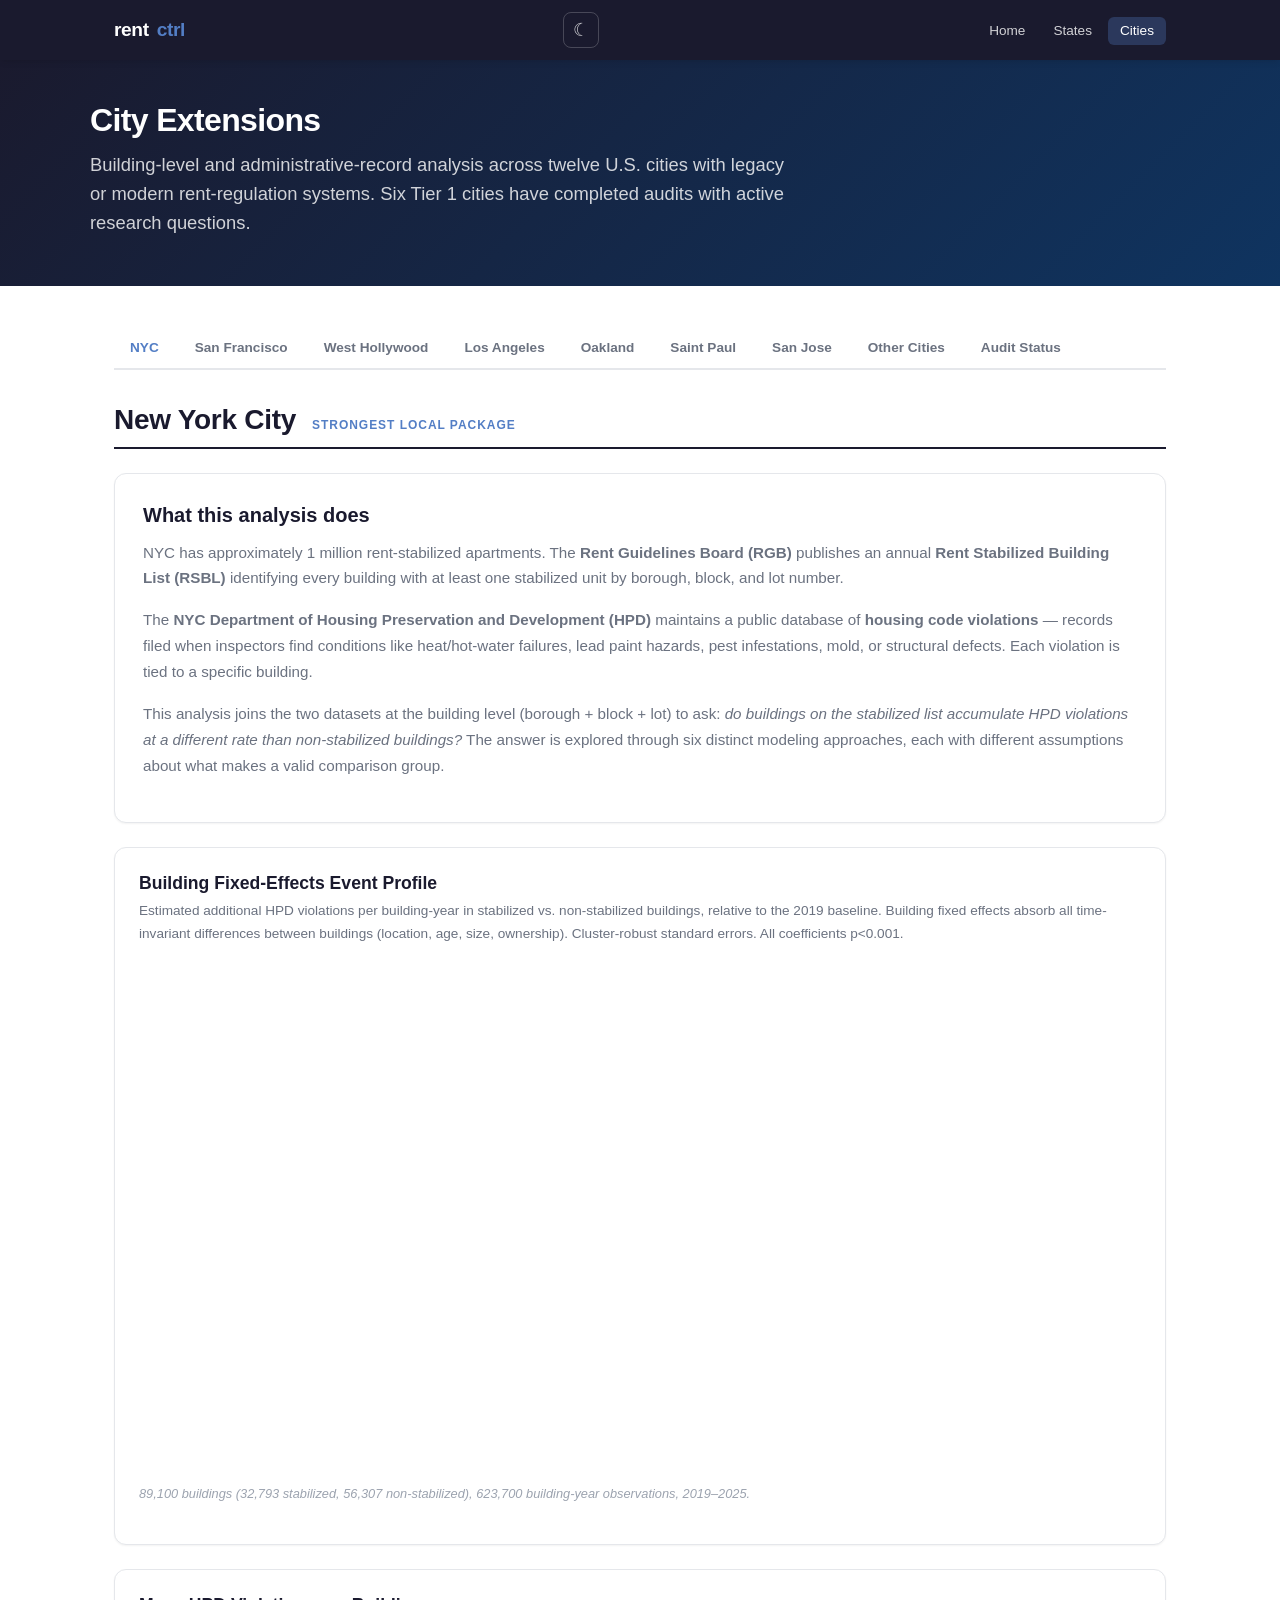
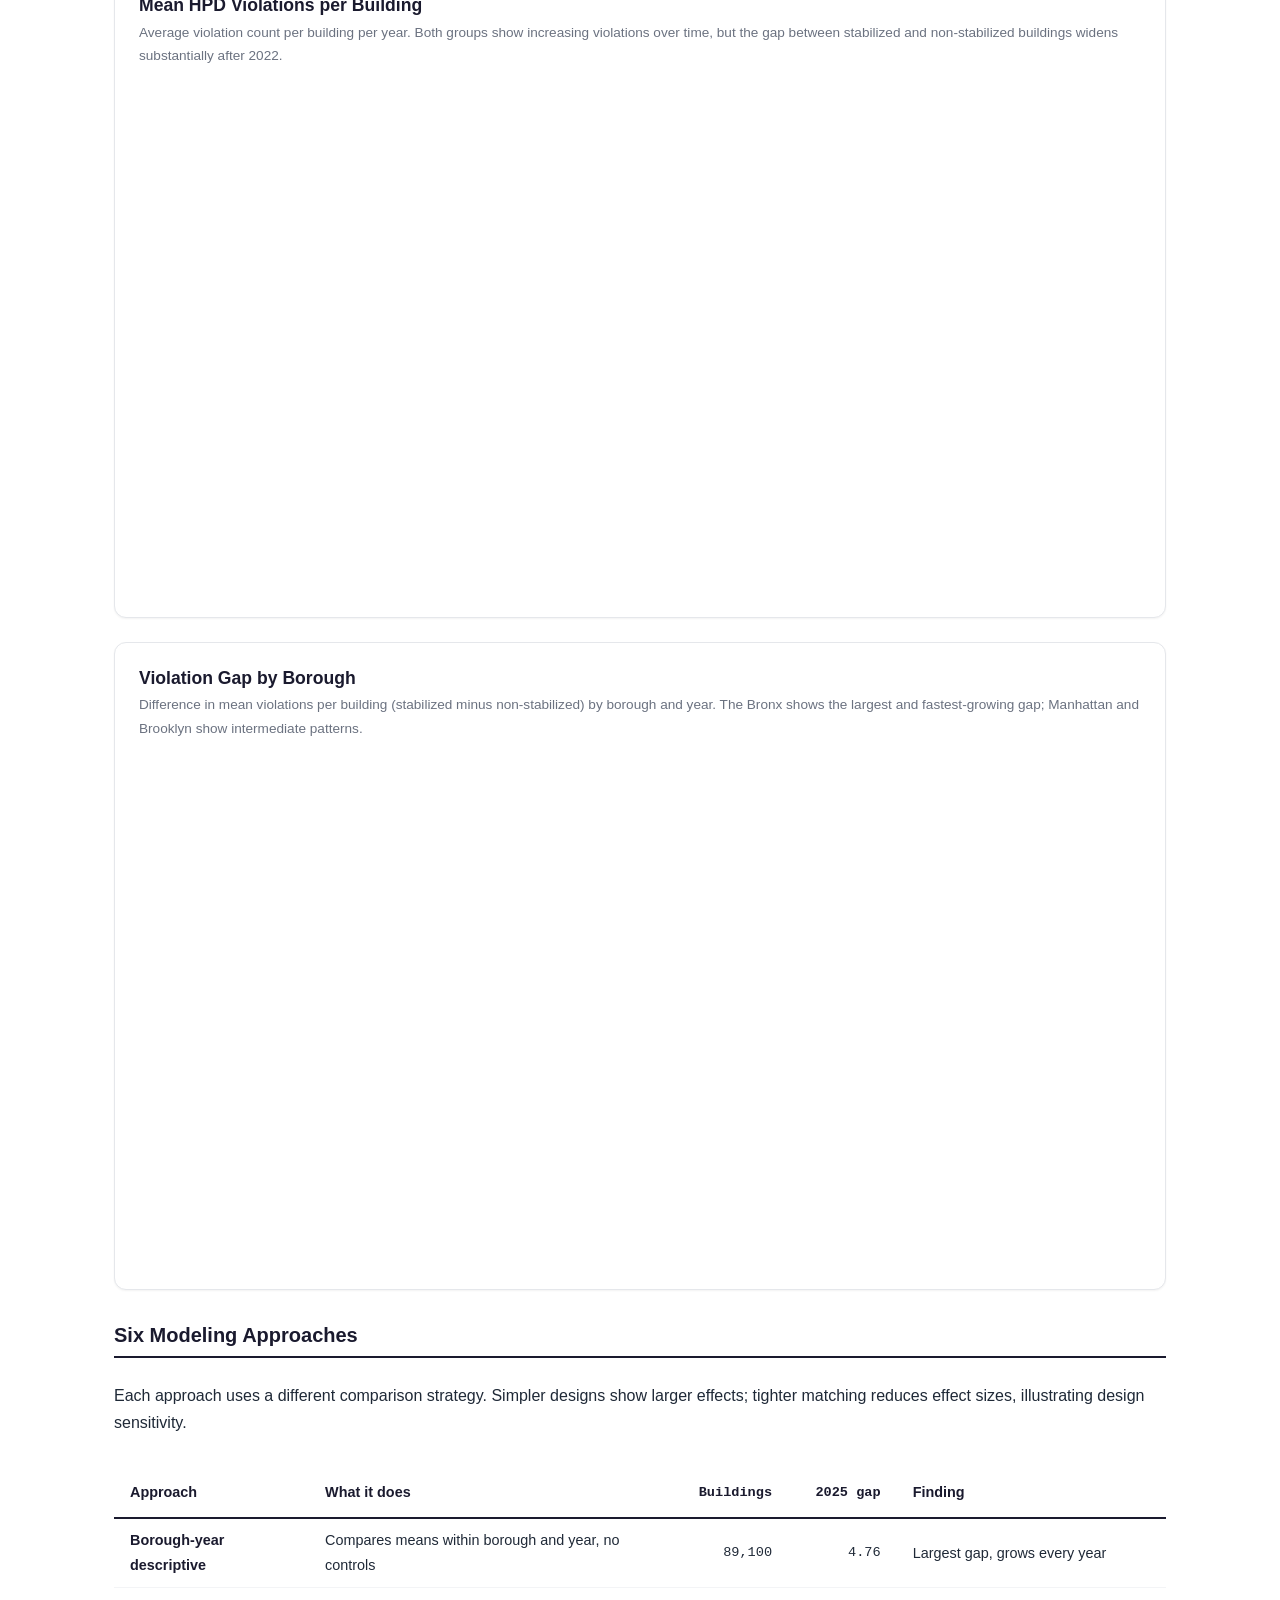
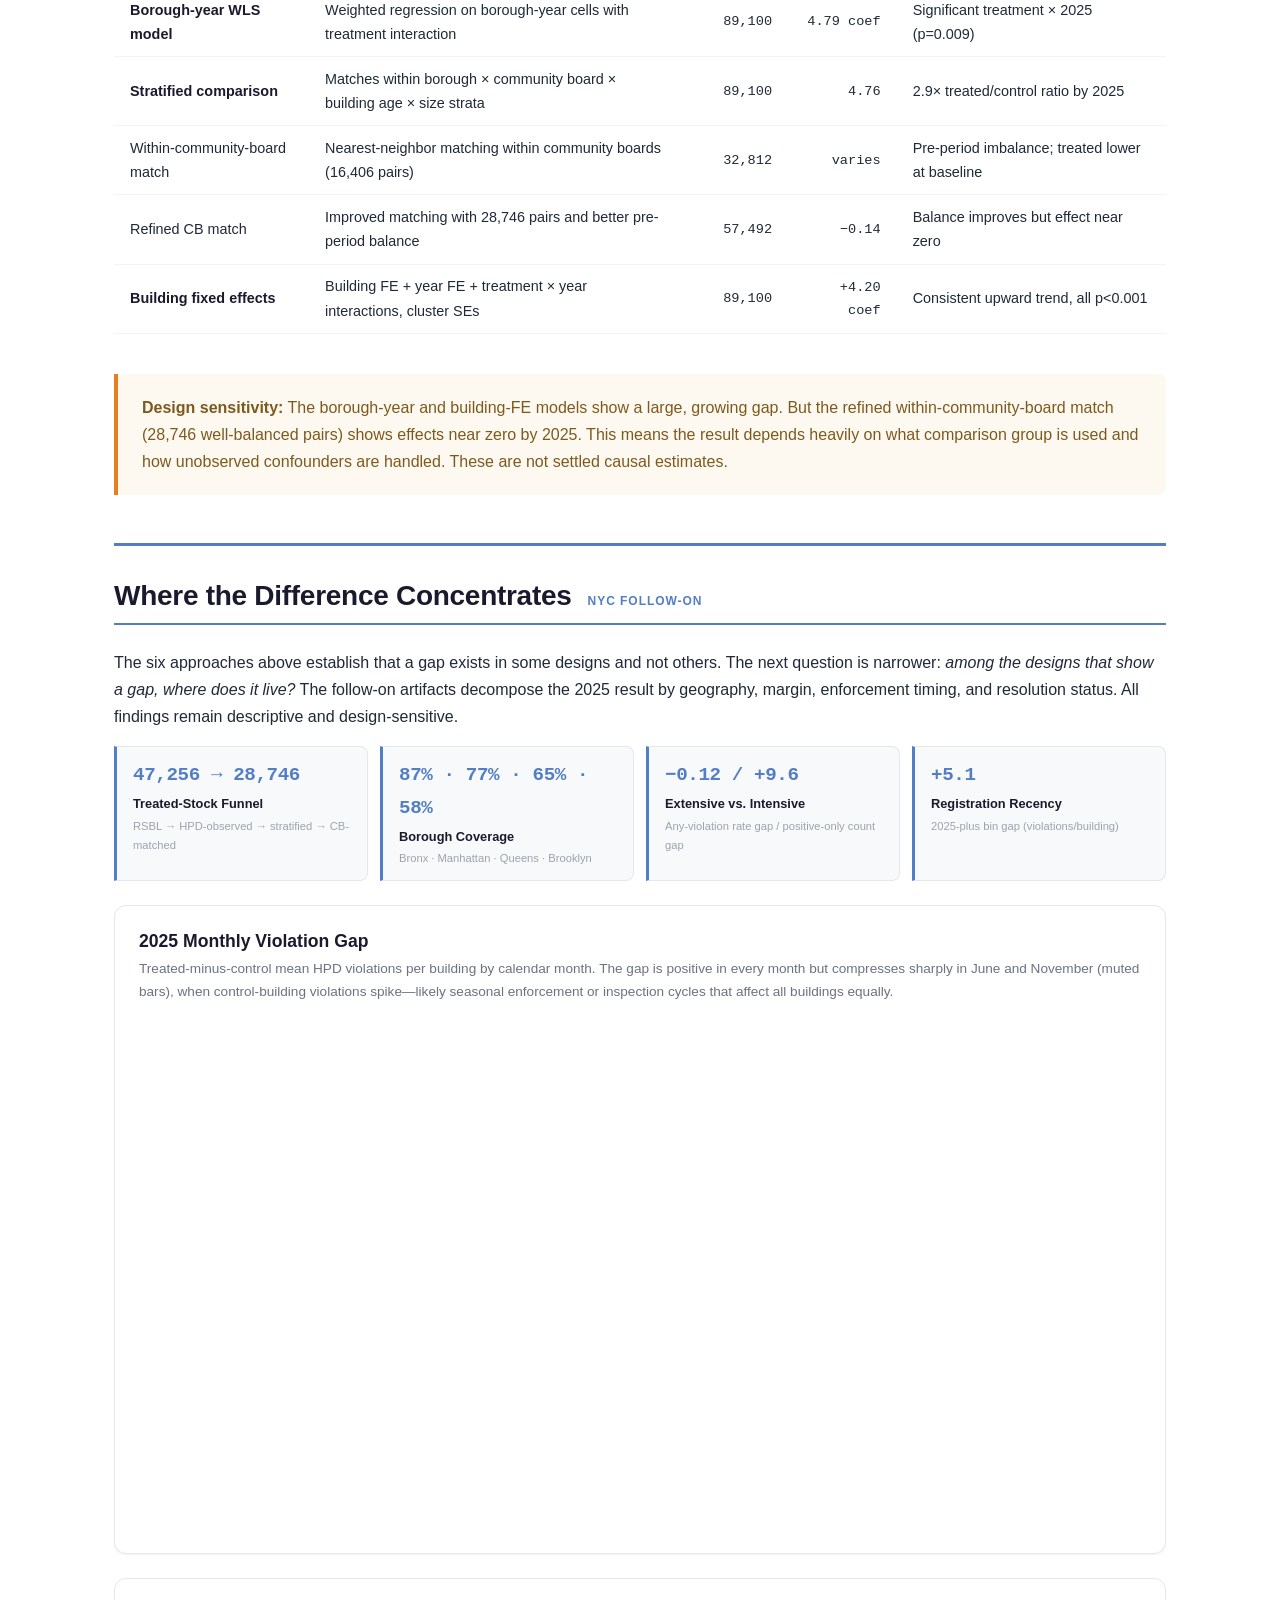
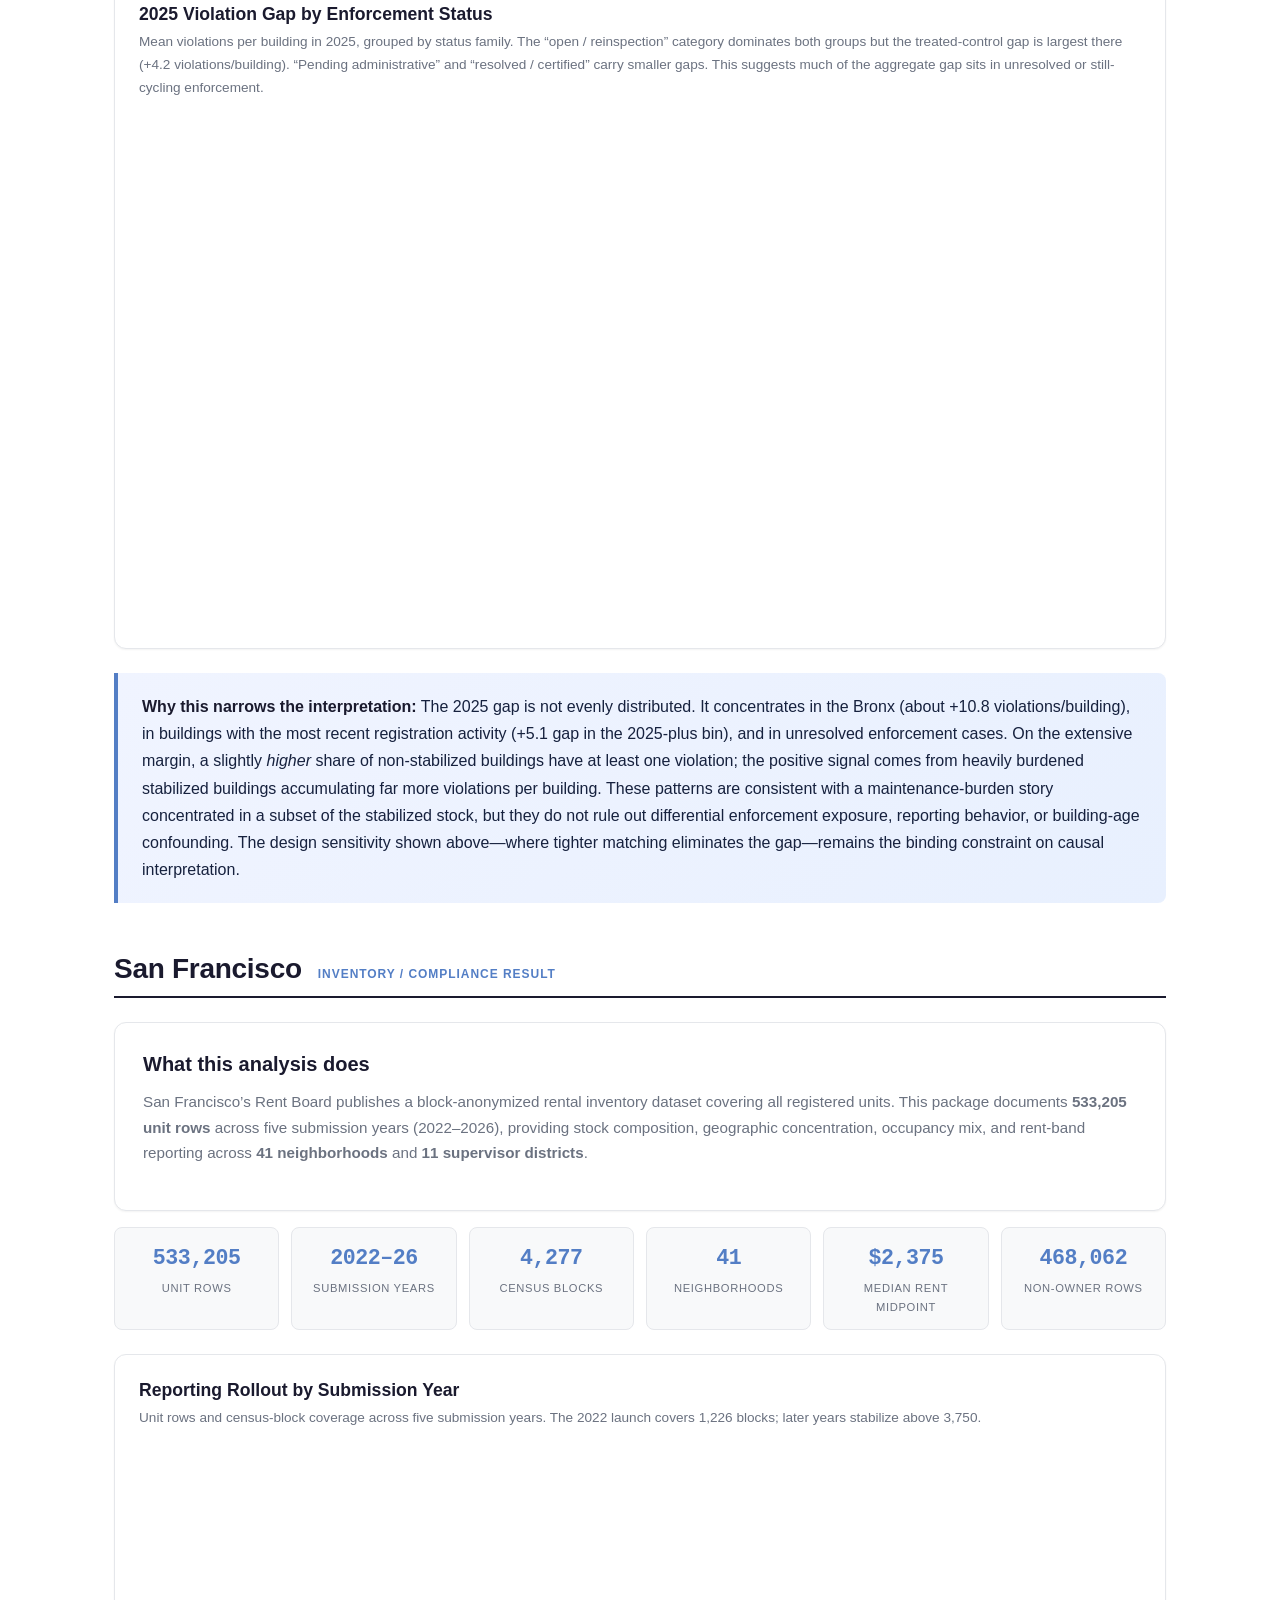
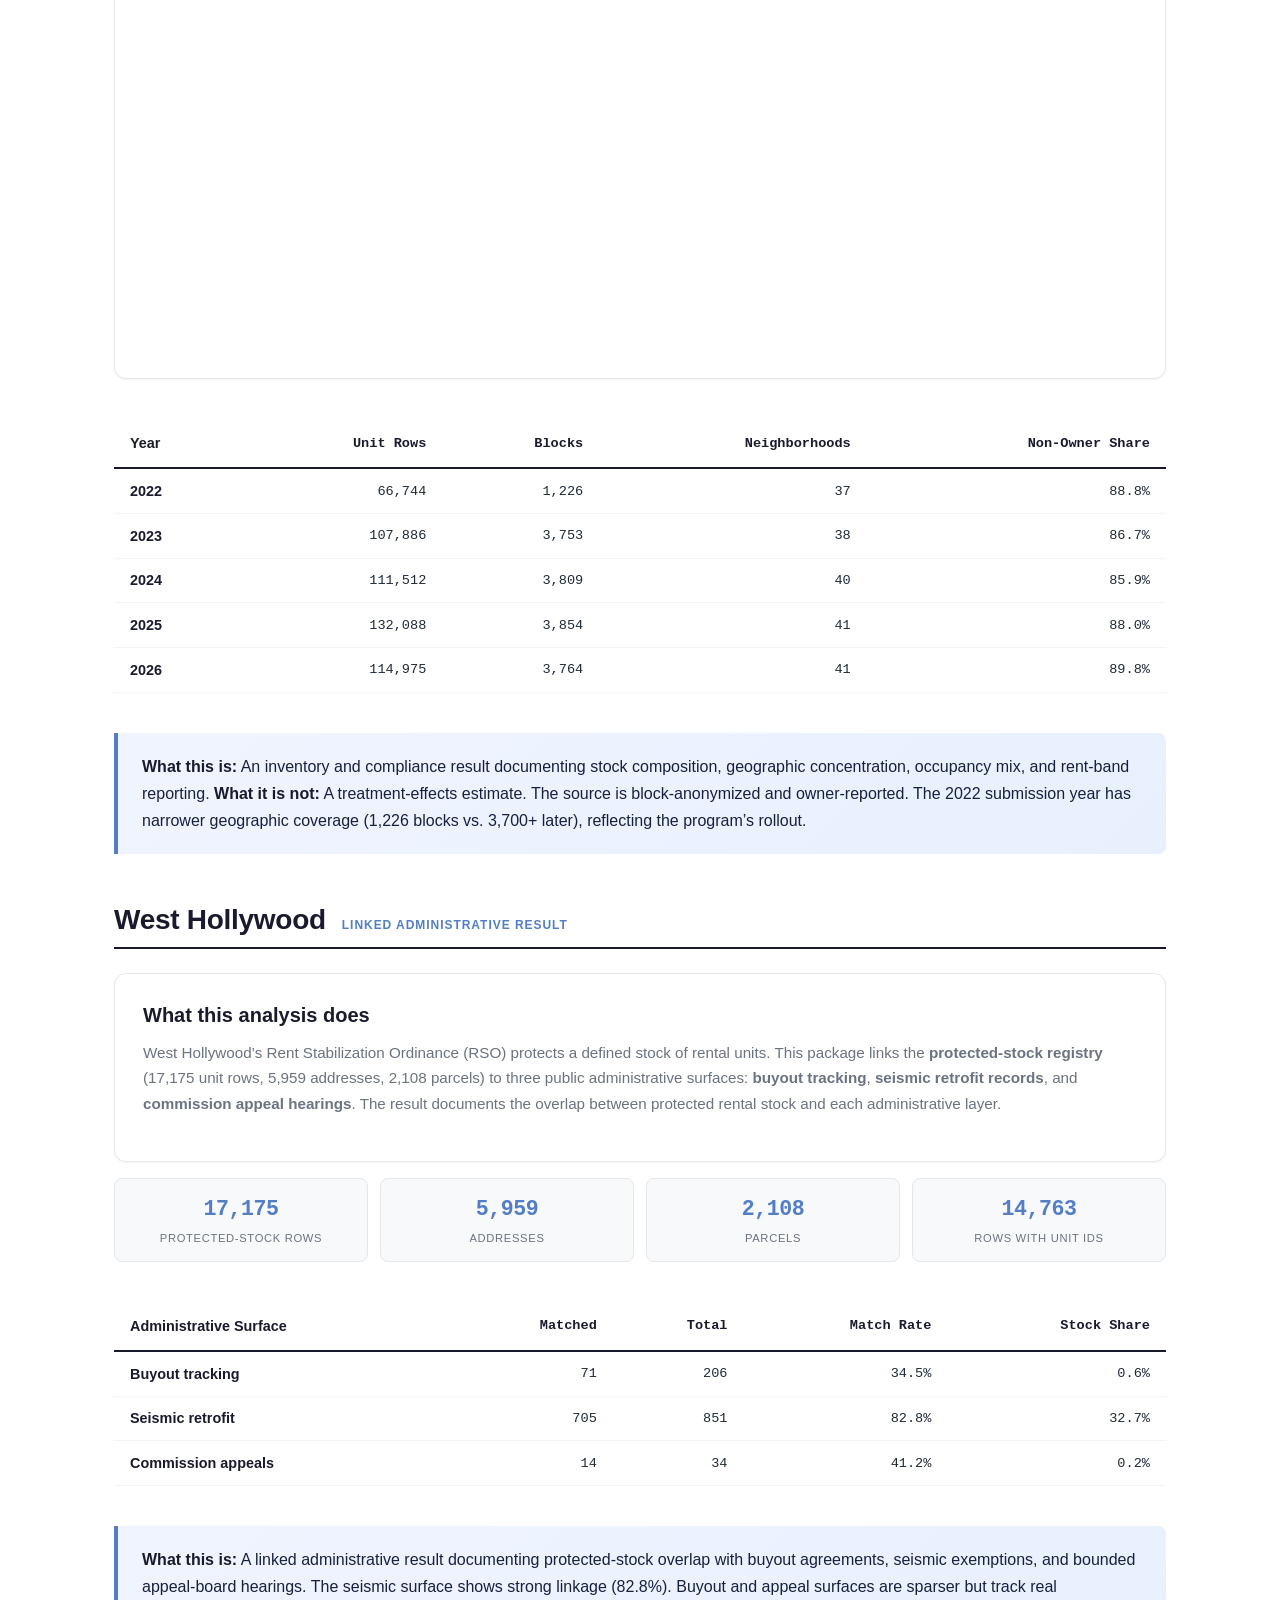
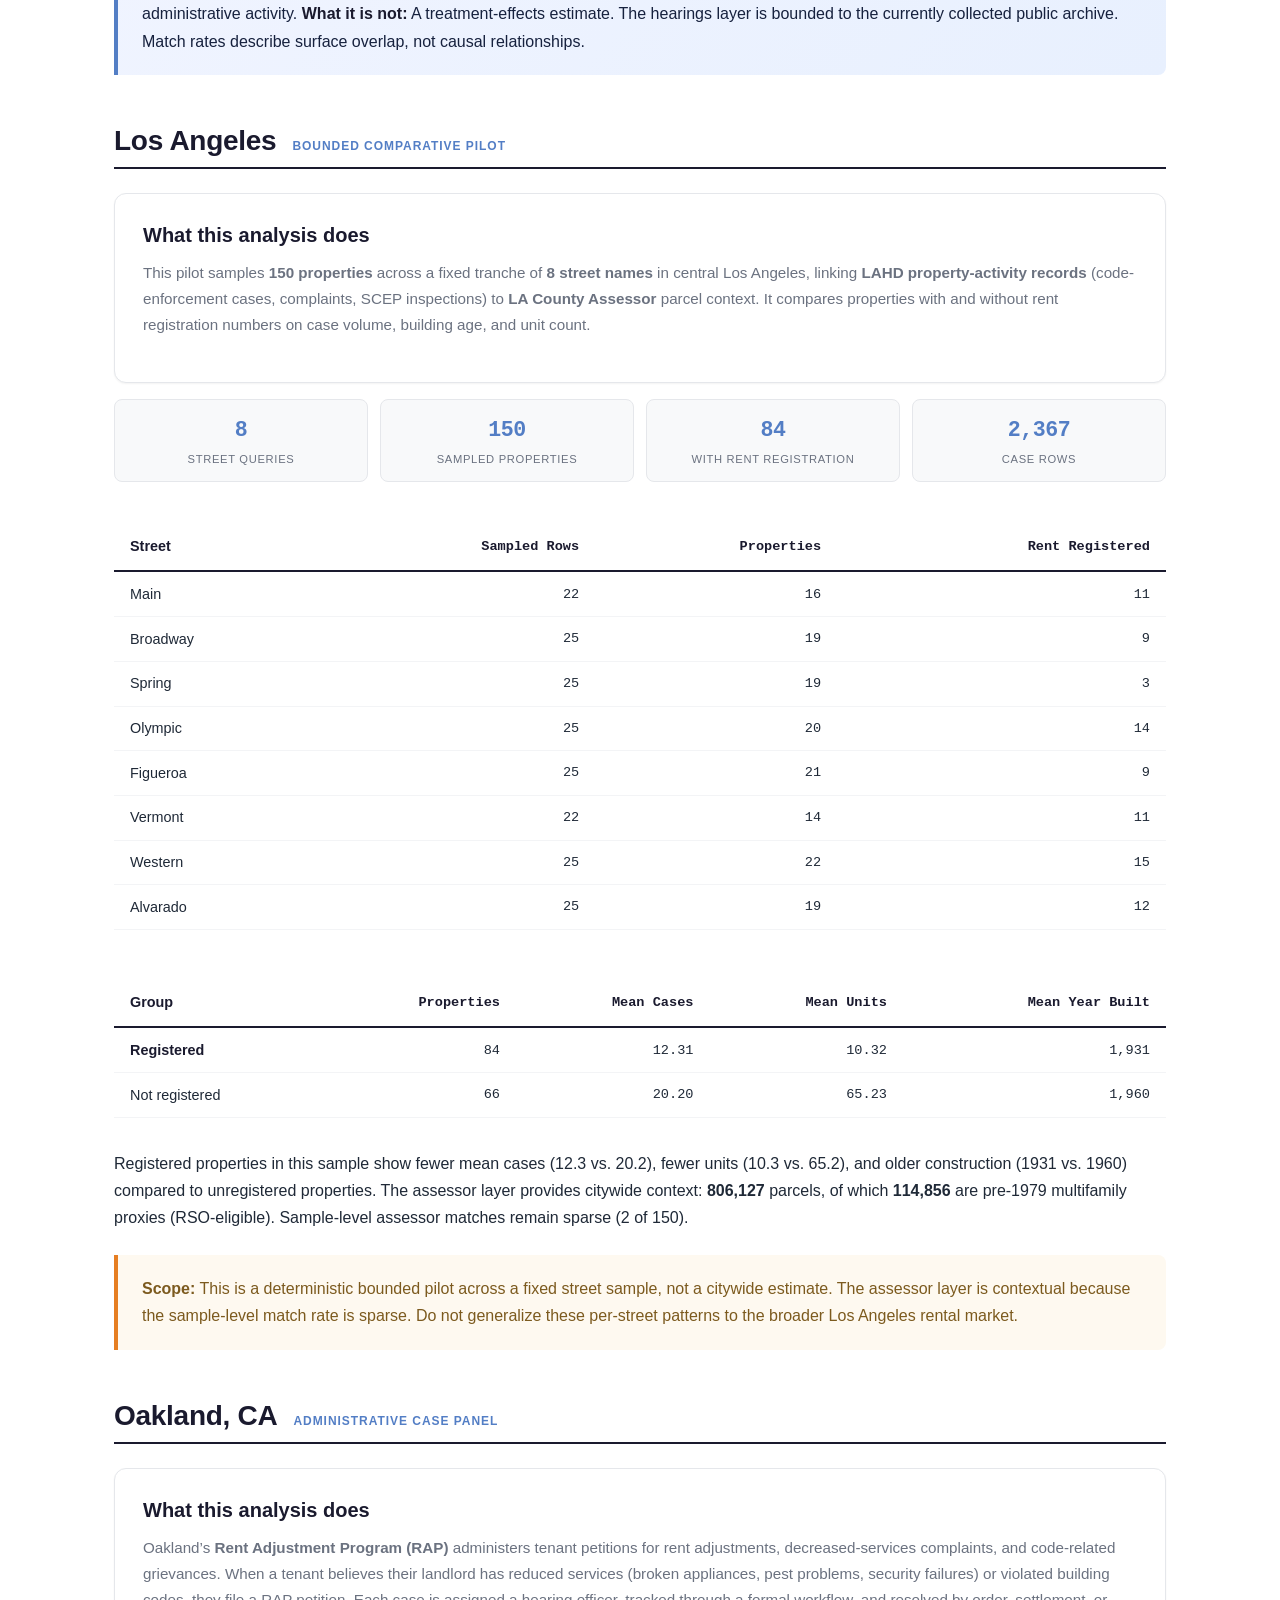
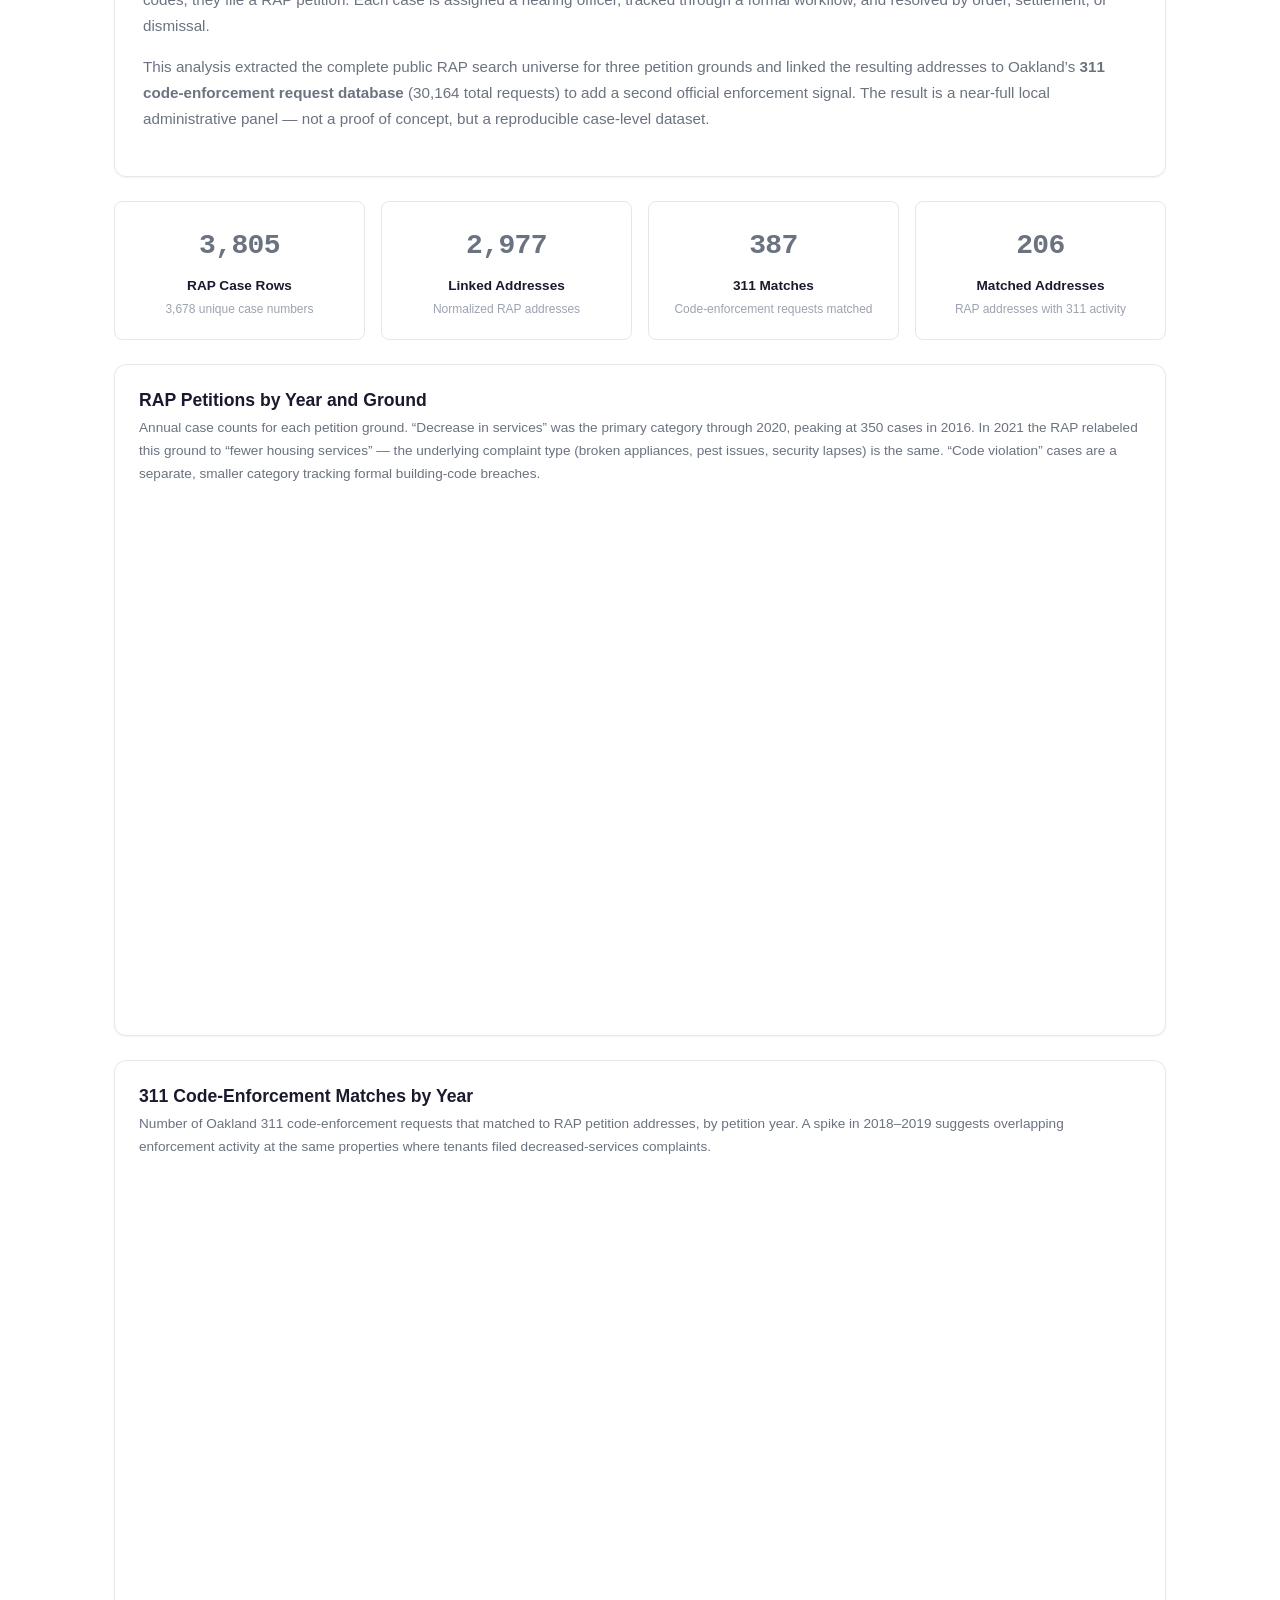
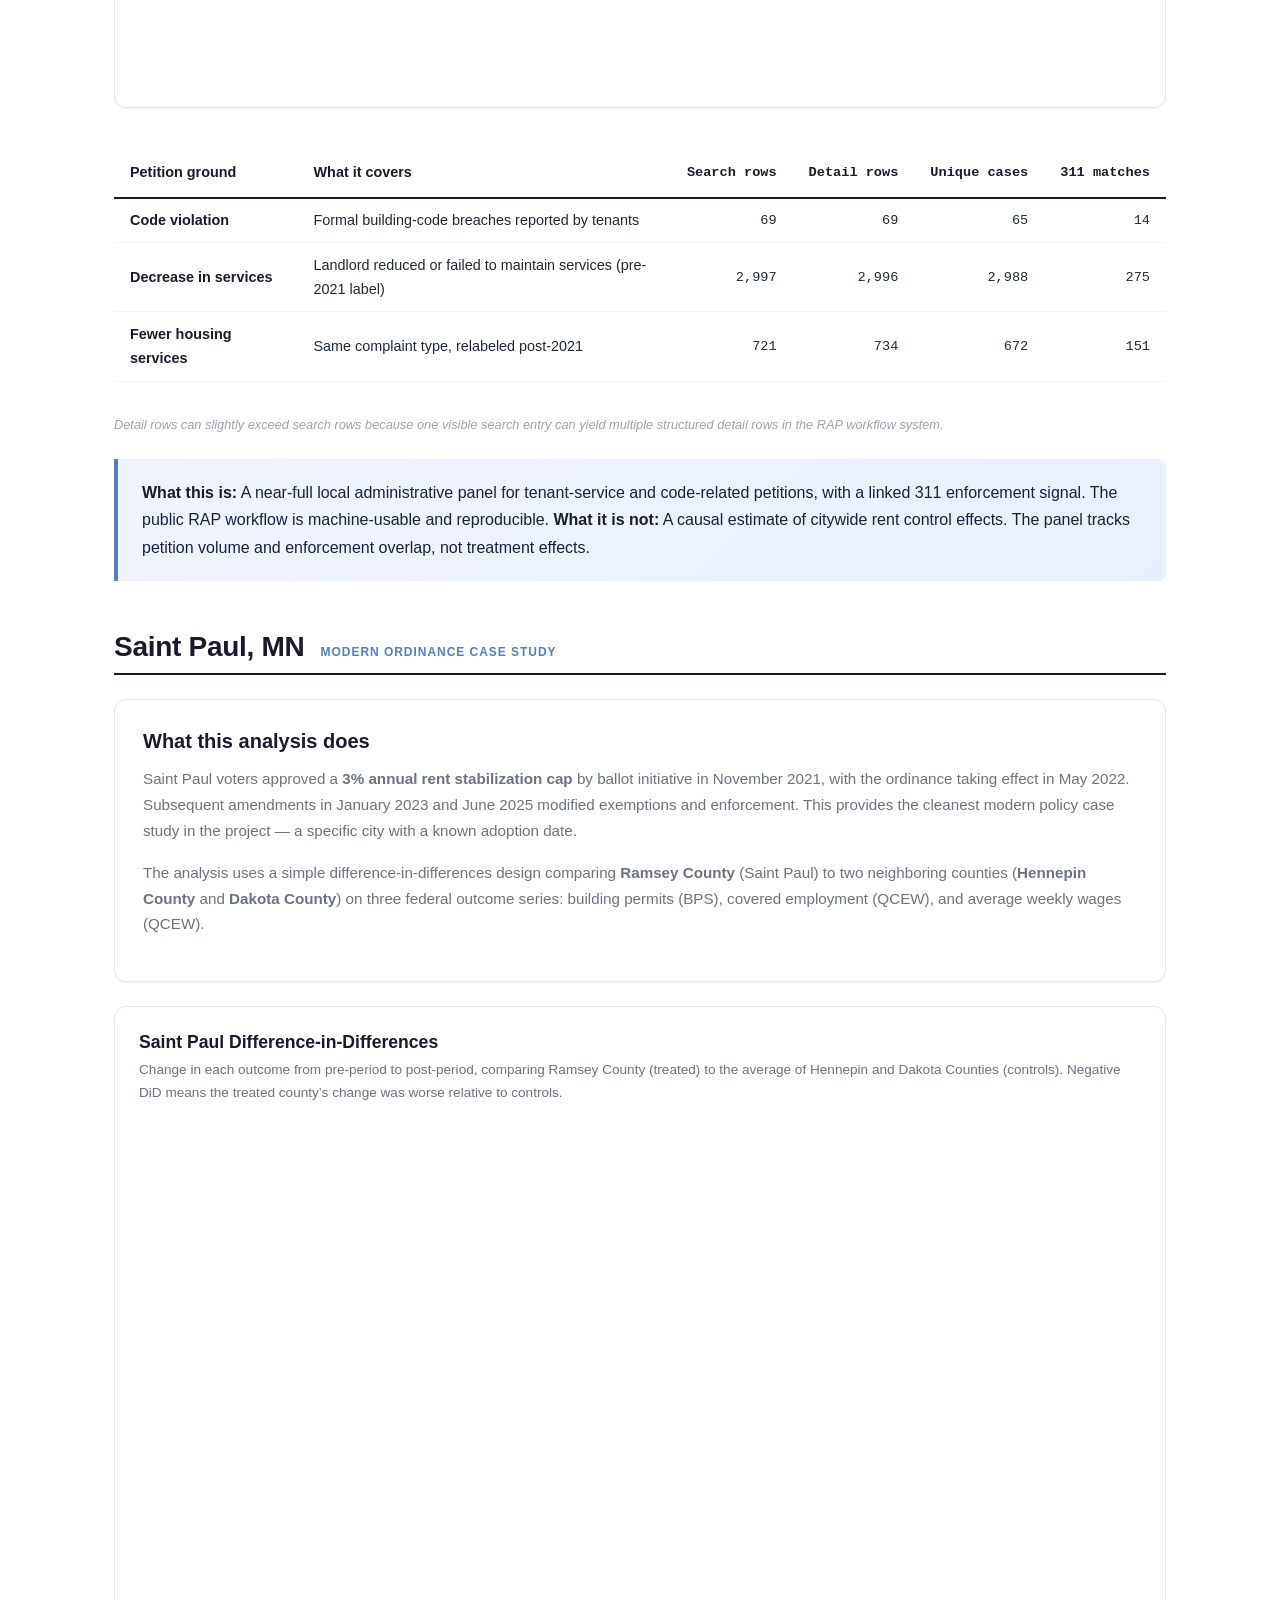
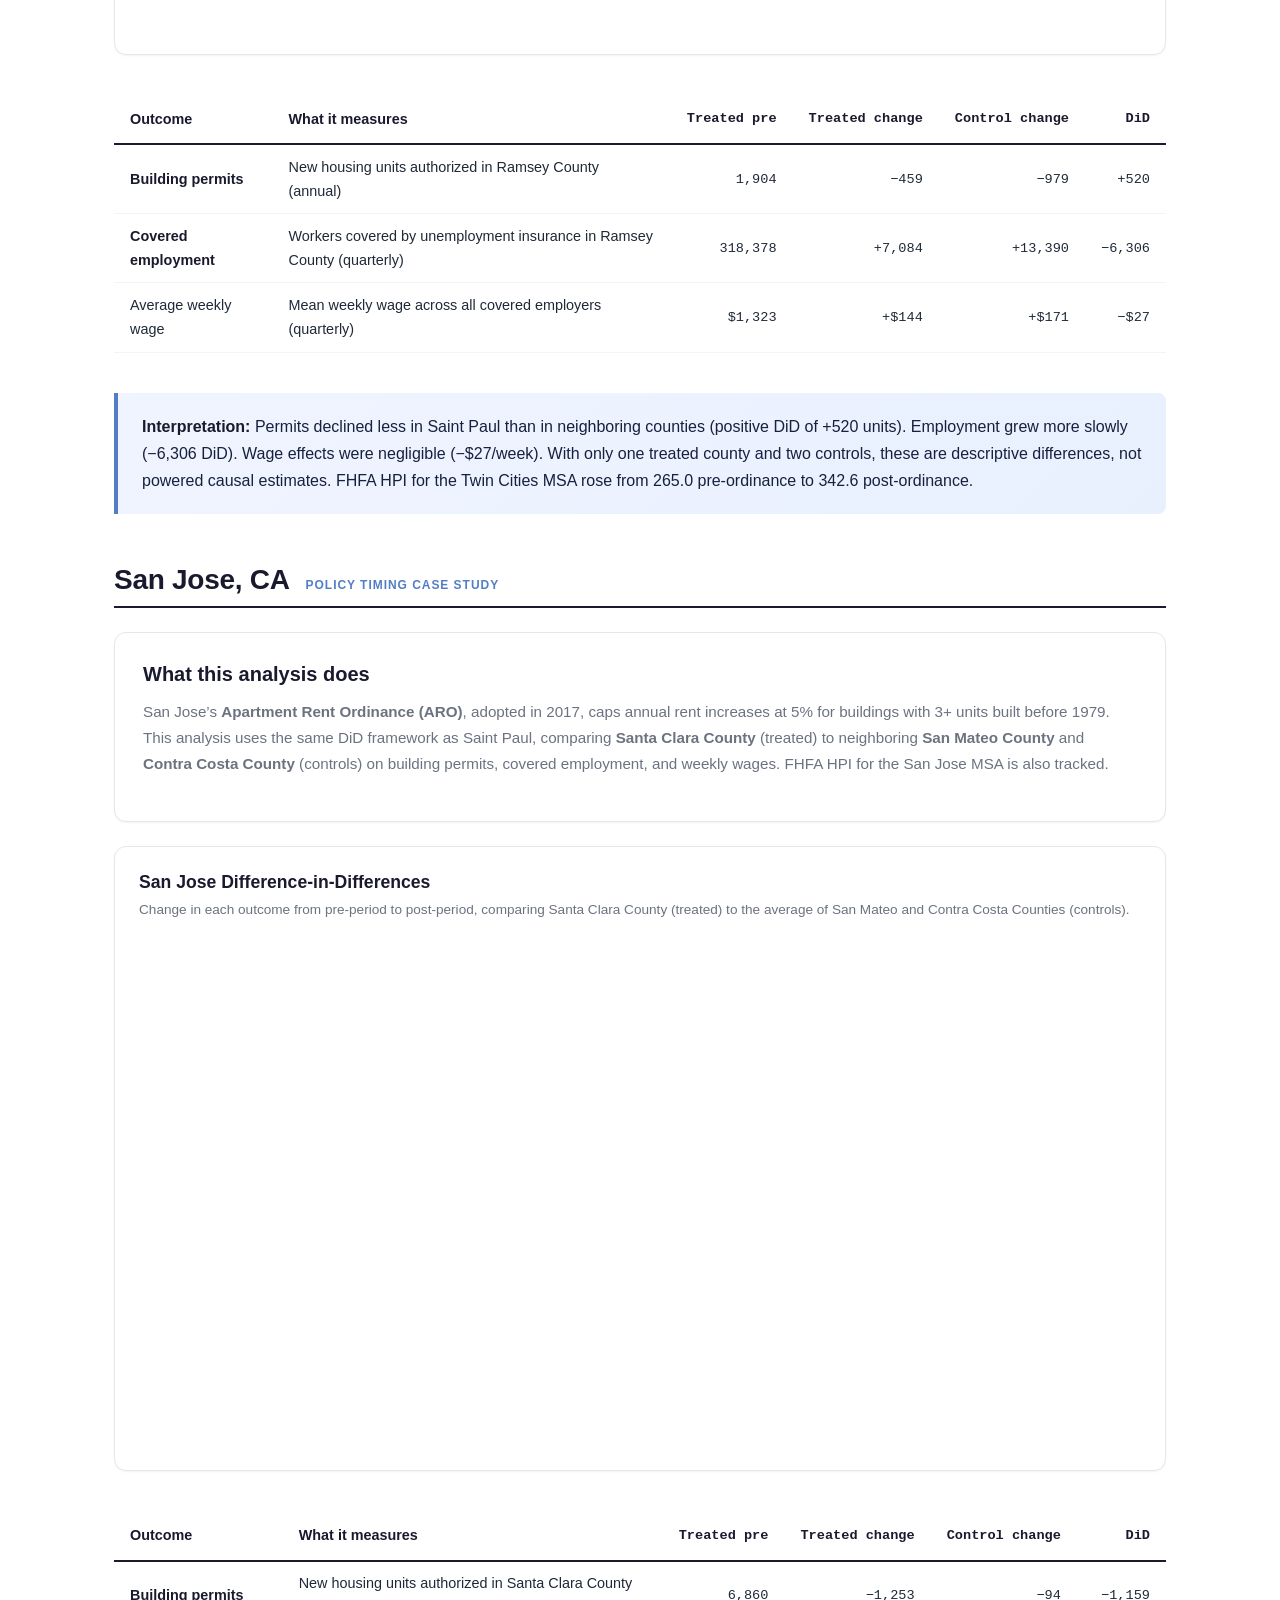
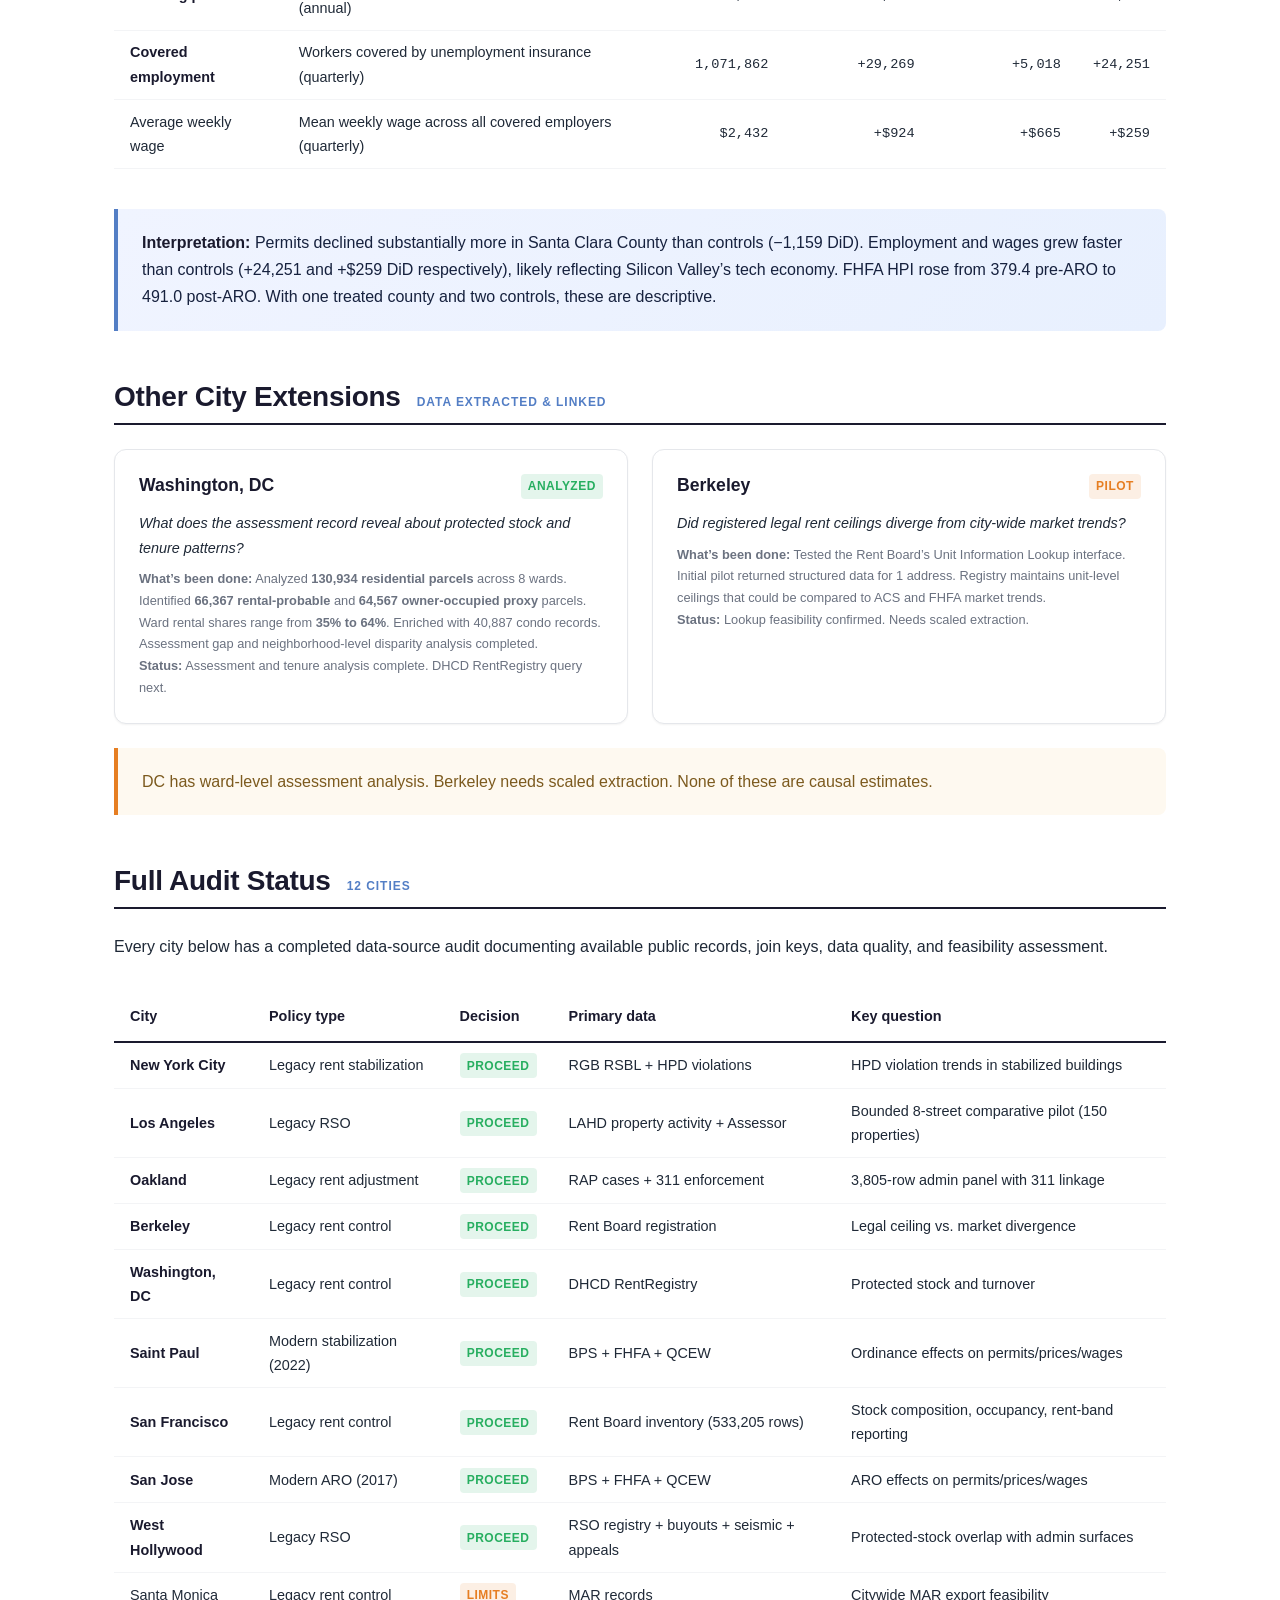
==== commit 1250dabe: "Add NYC follow-on results: where the violation gap concentrates New follow-on question package decom" ====
--- a/docs/cities.html
+++ b/docs/cities.html
@@ -127,6 +127,55 @@
       </div>
 
       <div class="warning-box"><p><strong>Design sensitivity:</strong> The borough-year and building-FE models show a large, growing gap. But the refined within-community-board match (28,746 well-balanced pairs) shows effects near zero by 2025. This means the result depends heavily on what comparison group is used and how unobserved confounders are handled. These are not settled causal estimates.</p></div>
+    </section>
+
+    <!-- ═══ NYC Follow-On ═══ -->
+    <section class="section section-followon">
+      <div class="section-header"><h2>Where the Difference Concentrates</h2><span class="section-tag">NYC follow-on</span></div>
+      <p>The six approaches above establish that a gap exists in some designs and not others. The next question is narrower: <em>among the designs that show a gap, where does it live?</em> The follow-on artifacts decompose the 2025 result by geography, margin, enforcement timing, and resolution status. All findings remain descriptive and design-sensitive.</p>
+
+      <div class="insight-strip">
+        <div class="insight-chip">
+          <div class="chip-value">47,256 &rarr; 28,746</div>
+          <div class="chip-label">Treated-Stock Funnel</div>
+          <div class="chip-detail">RSBL &rarr; HPD-observed &rarr; stratified &rarr; CB-matched</div>
+        </div>
+        <div class="insight-chip">
+          <div class="chip-value">87% &middot; 77% &middot; 65% &middot; 58%</div>
+          <div class="chip-label">Borough Coverage</div>
+          <div class="chip-detail">Bronx &middot; Manhattan &middot; Queens &middot; Brooklyn</div>
+        </div>
+        <div class="insight-chip">
+          <div class="chip-value">&minus;0.12 / +9.6</div>
+          <div class="chip-label">Extensive vs. Intensive</div>
+          <div class="chip-detail">Any-violation rate gap / positive-only count gap</div>
+        </div>
+        <div class="insight-chip">
+          <div class="chip-value">+5.1</div>
+          <div class="chip-label">Registration Recency</div>
+          <div class="chip-detail">2025-plus bin gap (violations/building)</div>
+        </div>
+      </div>
+
+      <div class="chart-container">
+        <h3>2025 Monthly Violation Gap</h3>
+        <p class="chart-subtitle">
+          Treated-minus-control mean HPD violations per building by calendar month. The gap is positive in every month but compresses sharply in June and November (muted bars), when control-building violations spike&mdash;likely seasonal enforcement or inspection cycles that affect all buildings equally.
+        </p>
+        <div class="chart-canvas-wrap"><canvas id="nycMonthlyGapCitiesChart"></canvas></div>
+      </div>
+
+      <div class="chart-container">
+        <h3>2025 Violation Gap by Enforcement Status</h3>
+        <p class="chart-subtitle">
+          Mean violations per building in 2025, grouped by status family. The &ldquo;open / reinspection&rdquo; category dominates both groups but the treated-control gap is largest there (+4.2 violations/building). &ldquo;Pending administrative&rdquo; and &ldquo;resolved / certified&rdquo; carry smaller gaps. This suggests much of the aggregate gap sits in unresolved or still-cycling enforcement.
+        </p>
+        <div class="chart-canvas-wrap"><canvas id="nycStatusFamilyChart"></canvas></div>
+      </div>
+
+      <div class="insight-box">
+        <p><strong>Why this narrows the interpretation:</strong> The 2025 gap is not evenly distributed. It concentrates in the Bronx (about +10.8 violations/building), in buildings with the most recent registration activity (+5.1 gap in the 2025-plus bin), and in unresolved enforcement cases. On the extensive margin, a slightly <em>higher</em> share of non-stabilized buildings have at least one violation; the positive signal comes from heavily burdened stabilized buildings accumulating far more violations per building. These patterns are consistent with a maintenance-burden story concentrated in a subset of the stabilized stock, but they do not rule out differential enforcement exposure, reporting behavior, or building-age confounding. The design sensitivity shown above&mdash;where tighter matching eliminates the gap&mdash;remains the binding constraint on causal interpretation.</p>
+      </div>
     </section>
 
     <!-- ═══ San Francisco ═══ -->
@@ -594,6 +643,49 @@
         }
       }));
 
+      /* NYC 2025 monthly violation gap (follow-on) */
+      charts.push(new Chart(document.getElementById('nycMonthlyGapCitiesChart'), {
+        type:'bar',
+        data:{
+          labels:['Jan','Feb','Mar','Apr','May','Jun','Jul','Aug','Sep','Oct','Nov','Dec'],
+          datasets:[{
+            label:'Treated \u2212 Control gap',
+            data:[0.31,0.27,0.34,0.40,0.40,0.01,0.42,0.51,0.51,0.53,0.22,0.79],
+            backgroundColor:['Jan','Feb','Mar','Apr','May','Jun','Jul','Aug','Sep','Oct','Nov','Dec'].map(function(m){return(m==='Jun'||m==='Nov')?C.muted:C.accent;}),
+            borderRadius:4
+          }]
+        },
+        options:{
+          responsive:true,
+          plugins:{legend:{display:false},tooltip:{callbacks:{label:function(ctx){return 'Gap: +'+ctx.parsed.y.toFixed(2)+' violations/building';}}}},
+          scales:{
+            y:{beginAtZero:true,title:{display:true,text:'Mean violation gap (treated \u2212 control)'},grid:{color:C.grid}},
+            x:{grid:{display:false}}
+          }
+        }
+      }));
+
+      /* NYC 2025 status family gap (follow-on) */
+      charts.push(new Chart(document.getElementById('nycStatusFamilyChart'), {
+        type:'bar',
+        data:{
+          labels:['Open / reinspection','Pending administrative','Resolved / certified'],
+          datasets:[
+            {label:'Stabilized',data:[6.62,0.34,0.25],backgroundColor:C.accent,borderRadius:4},
+            {label:'Non-stabilized',data:[2.40,0.06,0.05],backgroundColor:C.muted,borderRadius:4}
+          ]
+        },
+        options:{
+          indexAxis:'y',
+          responsive:true,
+          plugins:{tooltip:{callbacks:{label:function(ctx){return ctx.dataset.label+': '+ctx.parsed.x.toFixed(2)+' violations/building';}}}},
+          scales:{
+            x:{beginAtZero:true,title:{display:true,text:'Mean violations per building (2025)'},grid:{color:C.grid}},
+            y:{grid:{display:false}}
+          }
+        }
+      }));
+
       /* Oakland RAP petitions by year */
       (function(){
         var disYears = [2005,2006,2007,2008,2009,2010,2011,2012,2013,2014,2015,2016,2017,2018,2019,2020,2021];
--- a/docs/css/style.css
+++ b/docs/css/style.css
@@ -279,6 +279,15 @@
 .expandable.open .expandable-content { max-height: 2000px; padding: 0.75rem 1.25rem 1.25rem; }
 .expandable.open .expandable-arrow { transform: rotate(90deg); }
 
+/* ── Follow-on section accent ── */
+.section-followon { border-top: 3px solid var(--color-accent); padding-top: 2rem; }
+.section-followon .section-header { border-bottom-color: var(--color-accent); }
+.insight-strip { display: grid; grid-template-columns: repeat(auto-fit, minmax(200px, 1fr)); gap: 0.75rem; margin: 1rem 0 1.5rem; }
+.insight-strip .insight-chip { background: var(--color-bg-alt); border: 1px solid var(--color-border); border-left: 3px solid var(--color-accent); border-radius: 0 var(--radius) var(--radius) 0; padding: 0.75rem 1rem; }
+.insight-chip .chip-value { font-size: 1.2rem; font-weight: 800; font-family: var(--font-mono); color: var(--color-accent); letter-spacing: -0.02em; }
+.insight-chip .chip-label { font-size: 0.8rem; font-weight: 600; color: var(--color-heading); margin-top: 0.1rem; }
+.insight-chip .chip-detail { font-size: 0.7rem; color: var(--color-text-light); margin-top: 0.1rem; }
+
 /* ── Footer ── */
 .site-footer { background: var(--color-header-bg); color: rgba(255,255,255,0.6); padding: 2rem 1.5rem; font-size: 0.85rem; margin-top: 4rem; }
 .footer-inner { max-width: var(--max-width); margin: 0 auto; display: flex; justify-content: space-between; align-items: center; flex-wrap: wrap; gap: 1rem; }
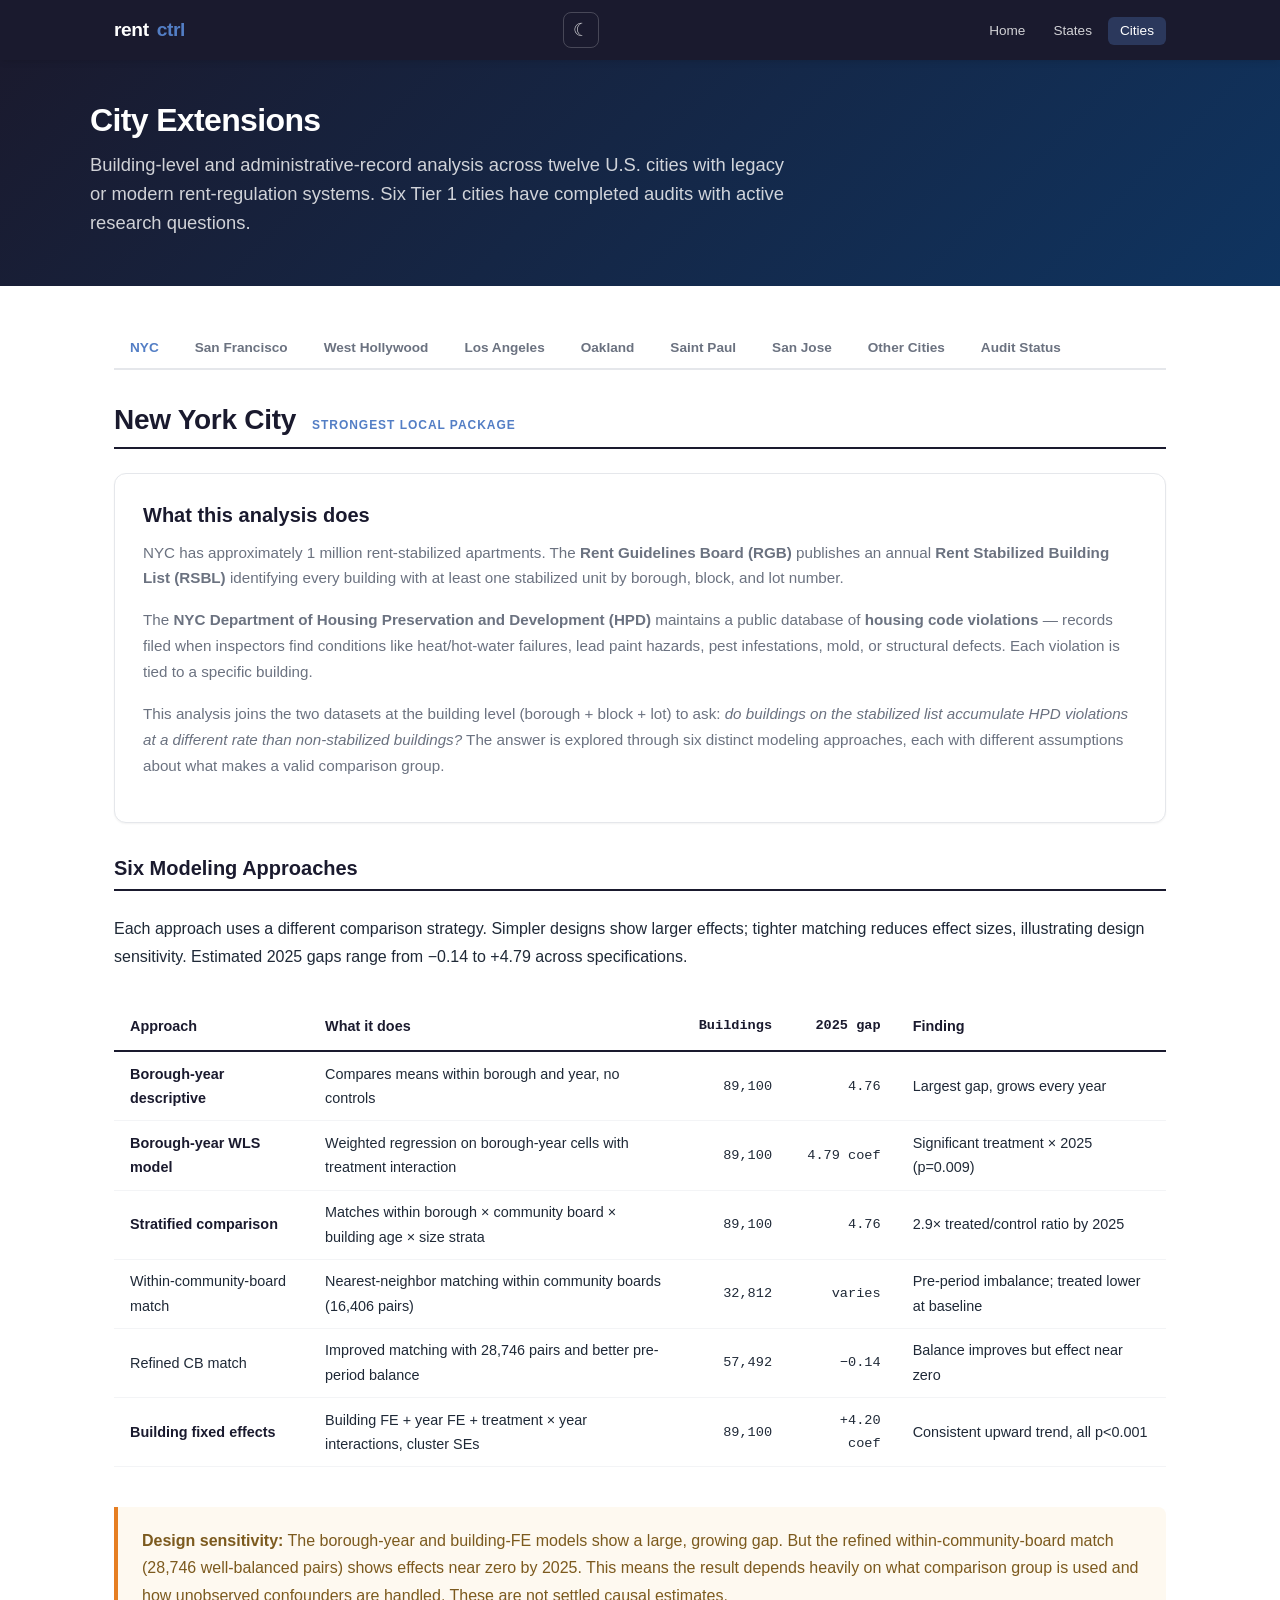
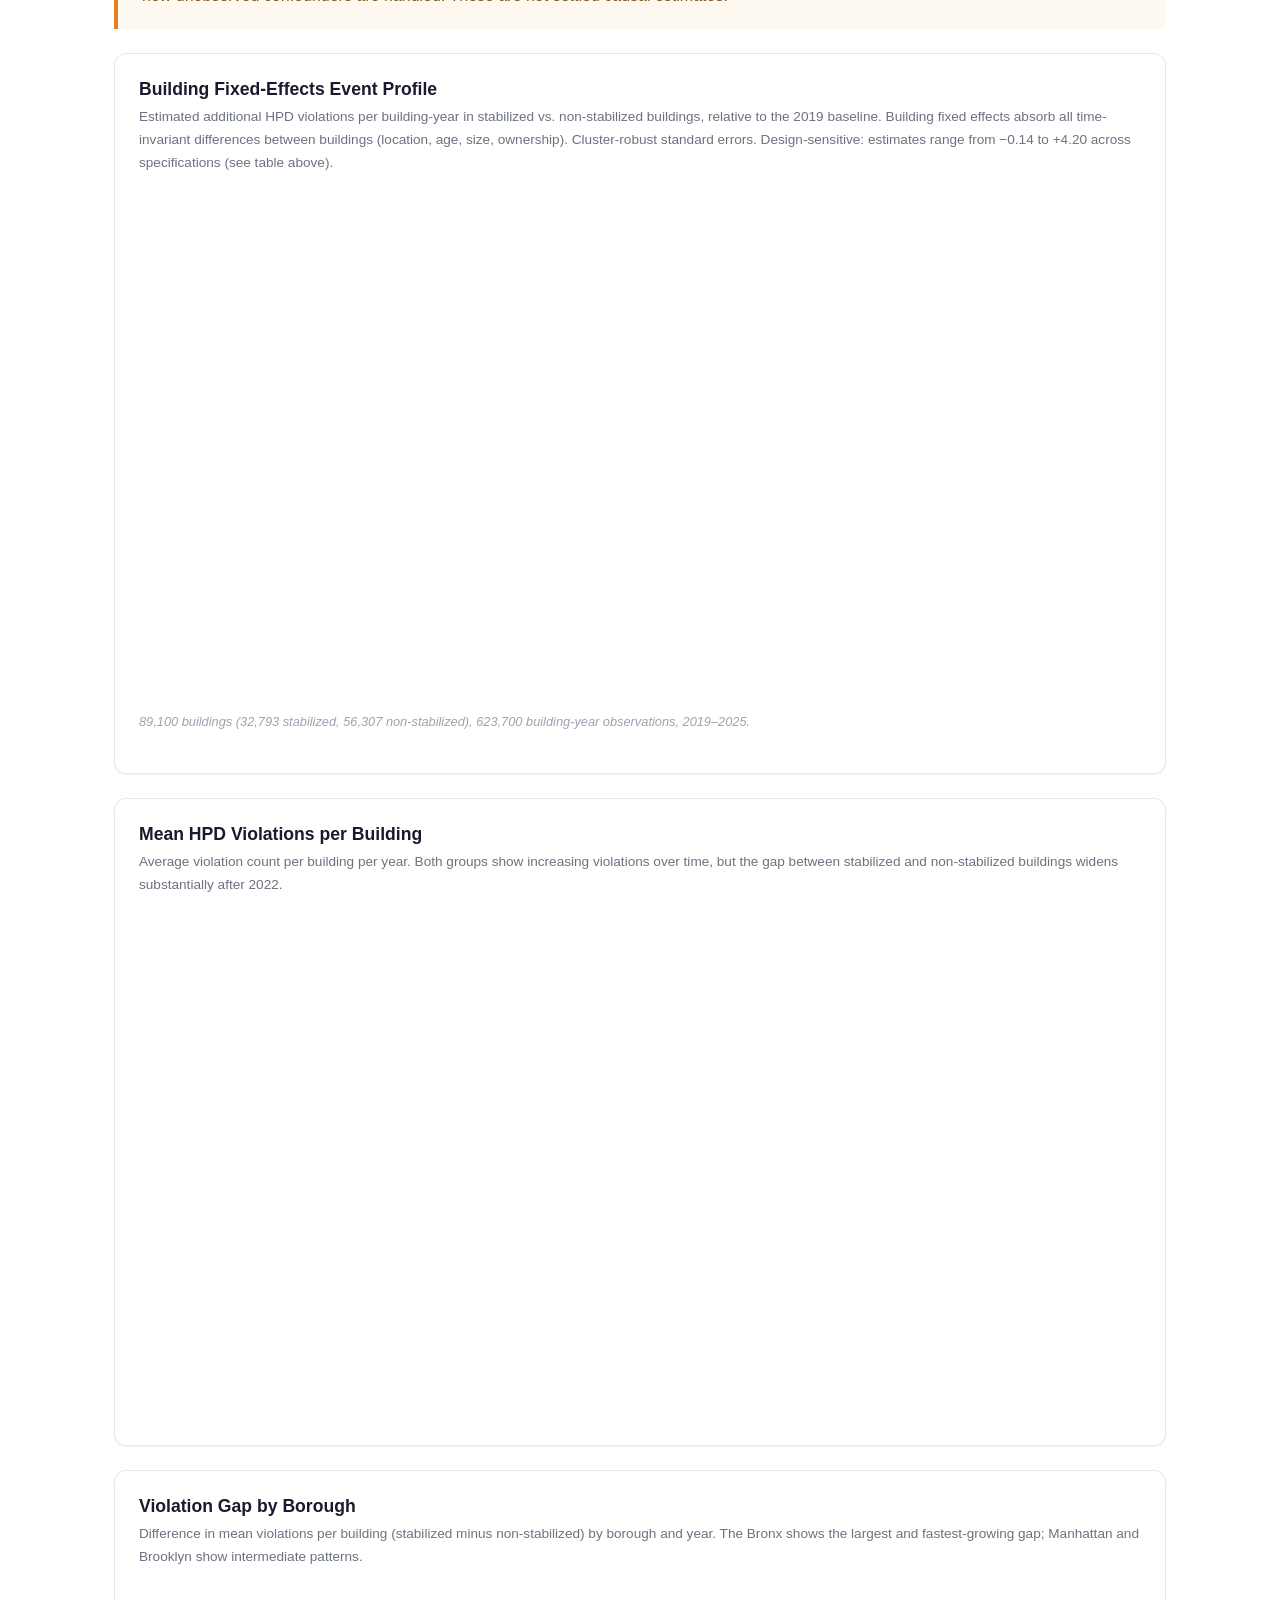
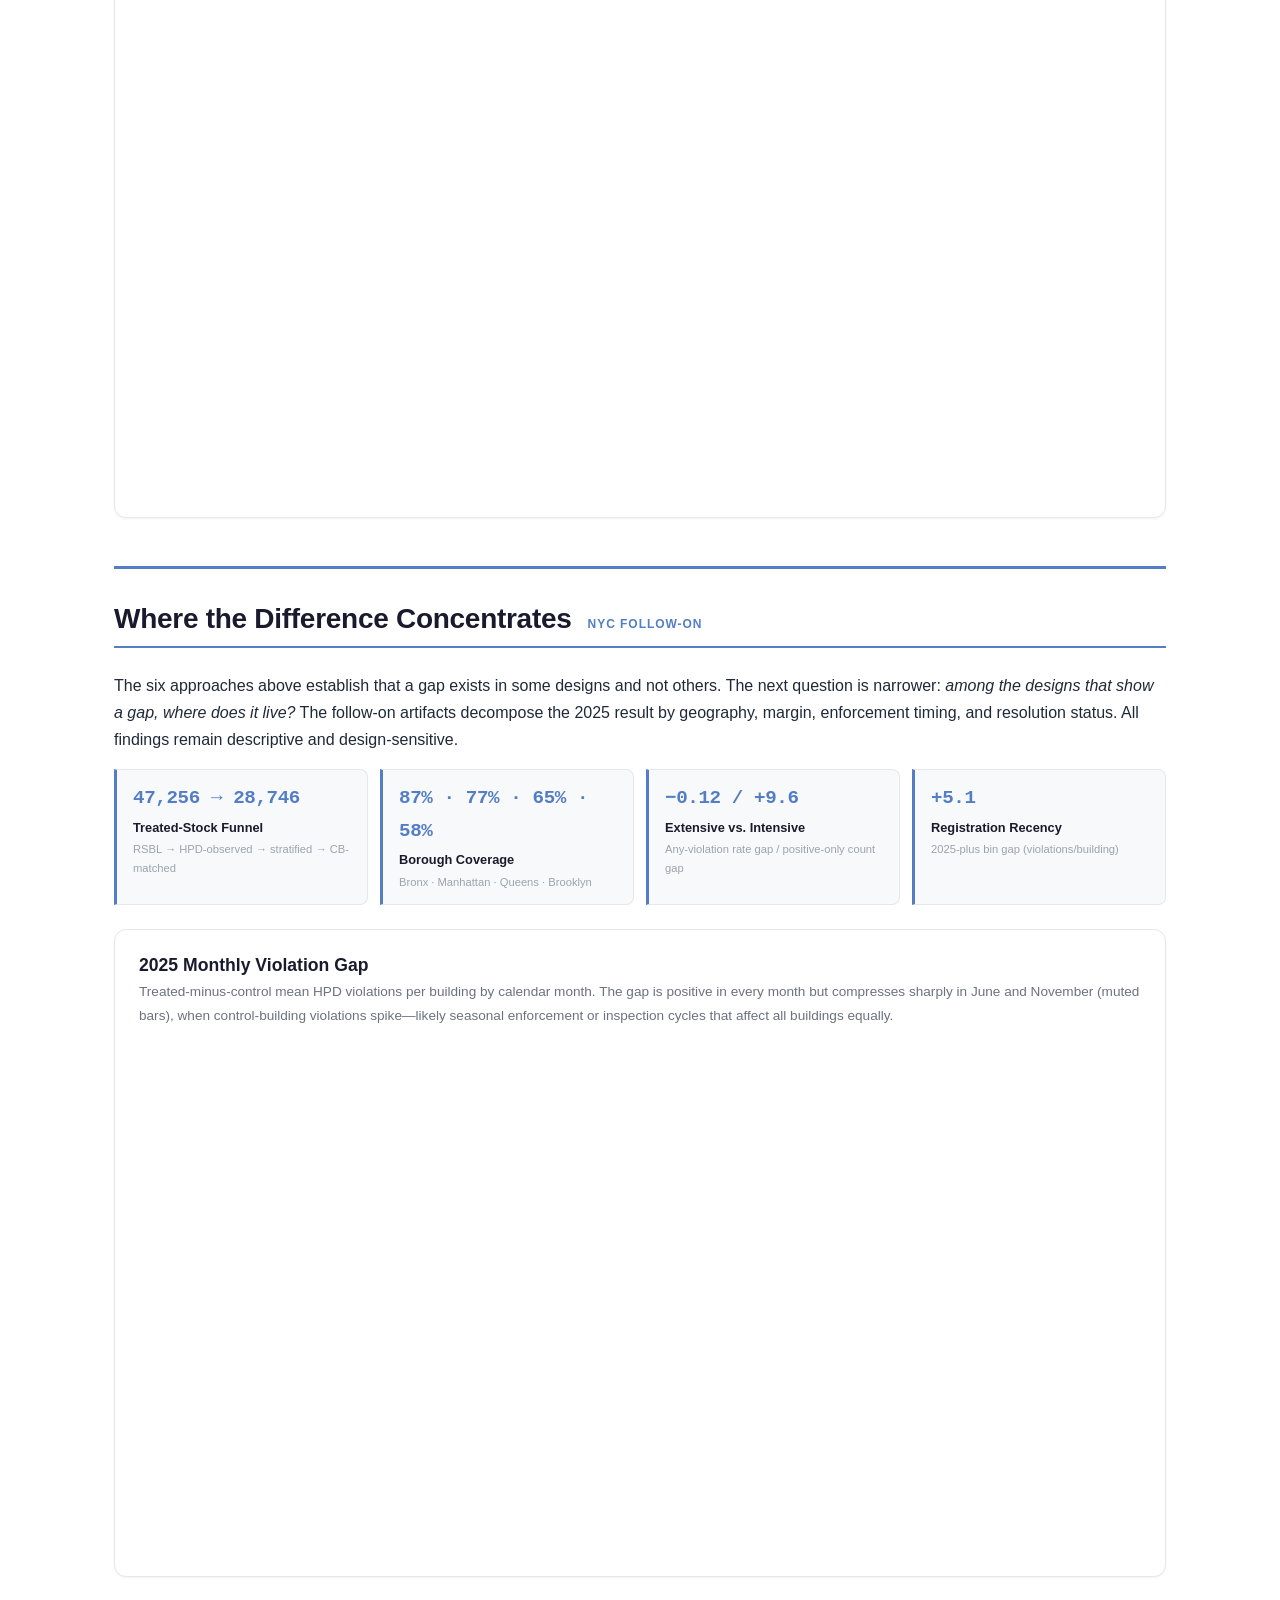
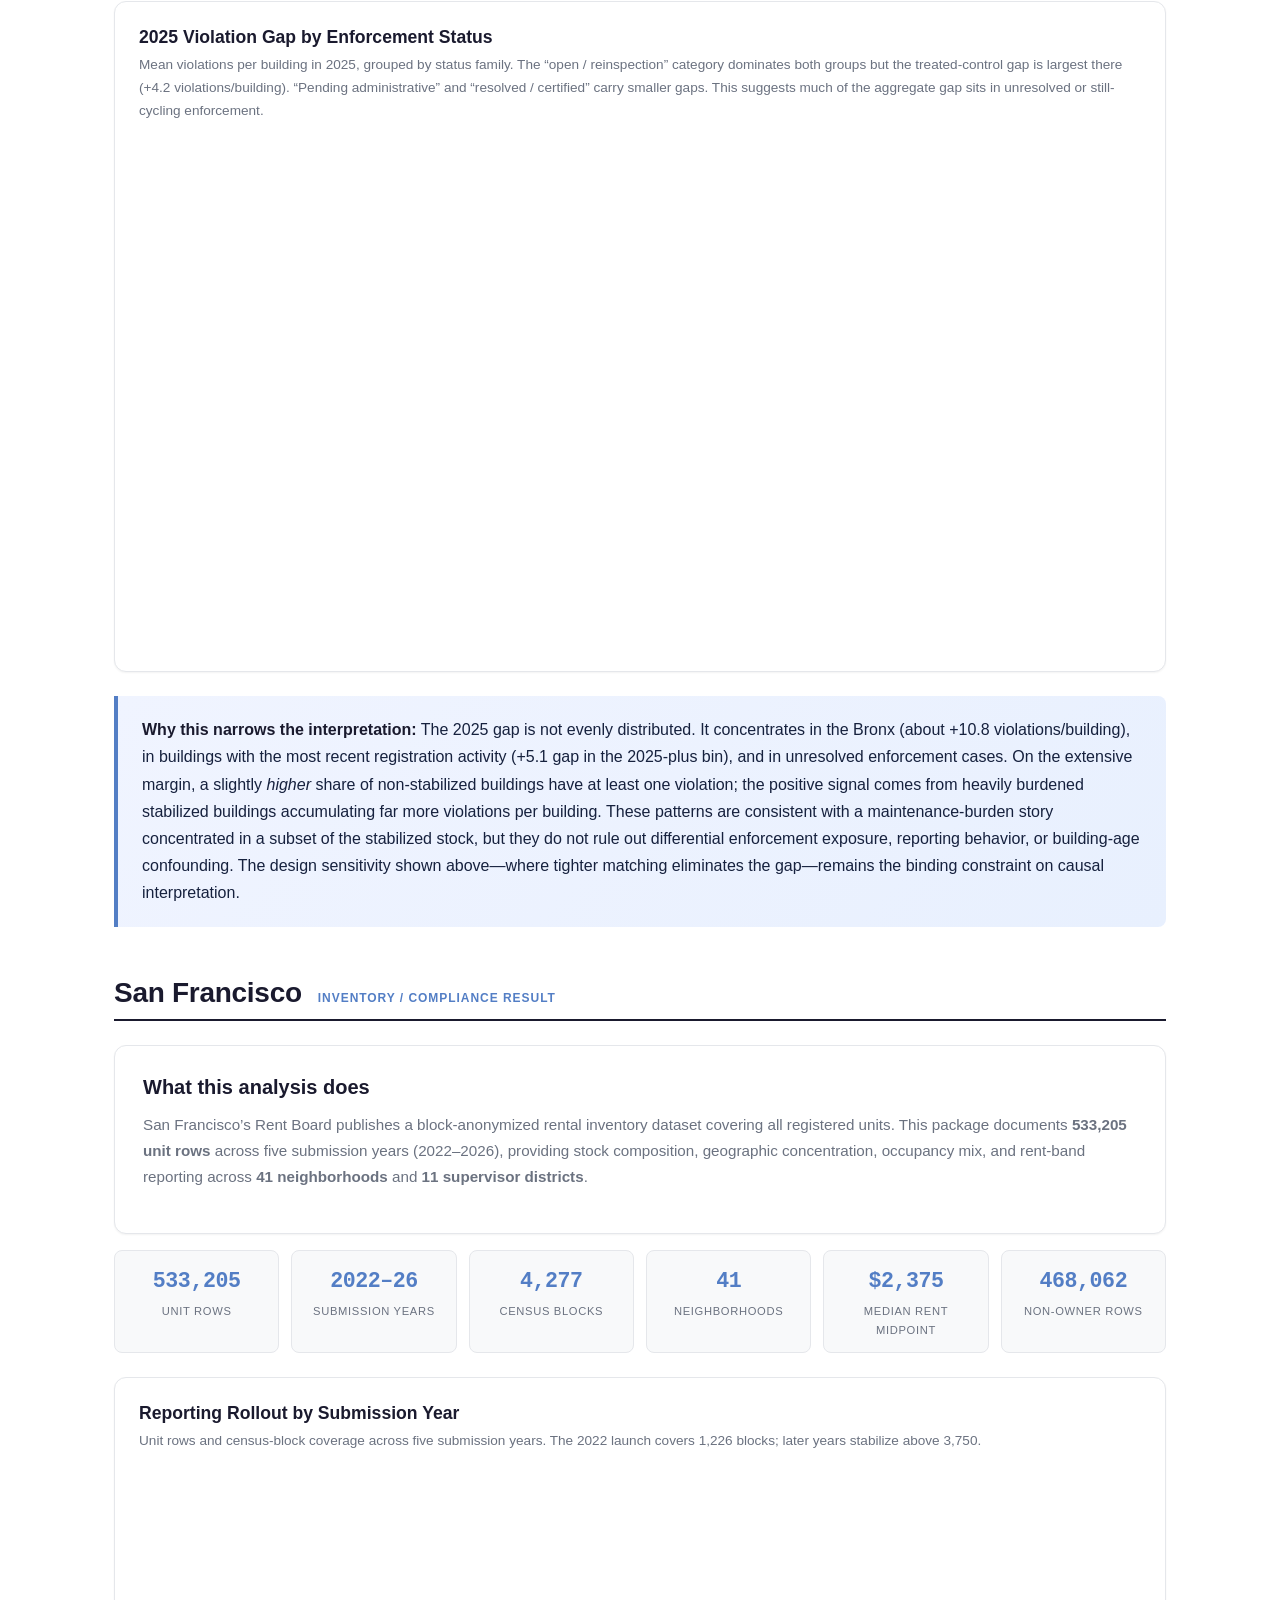
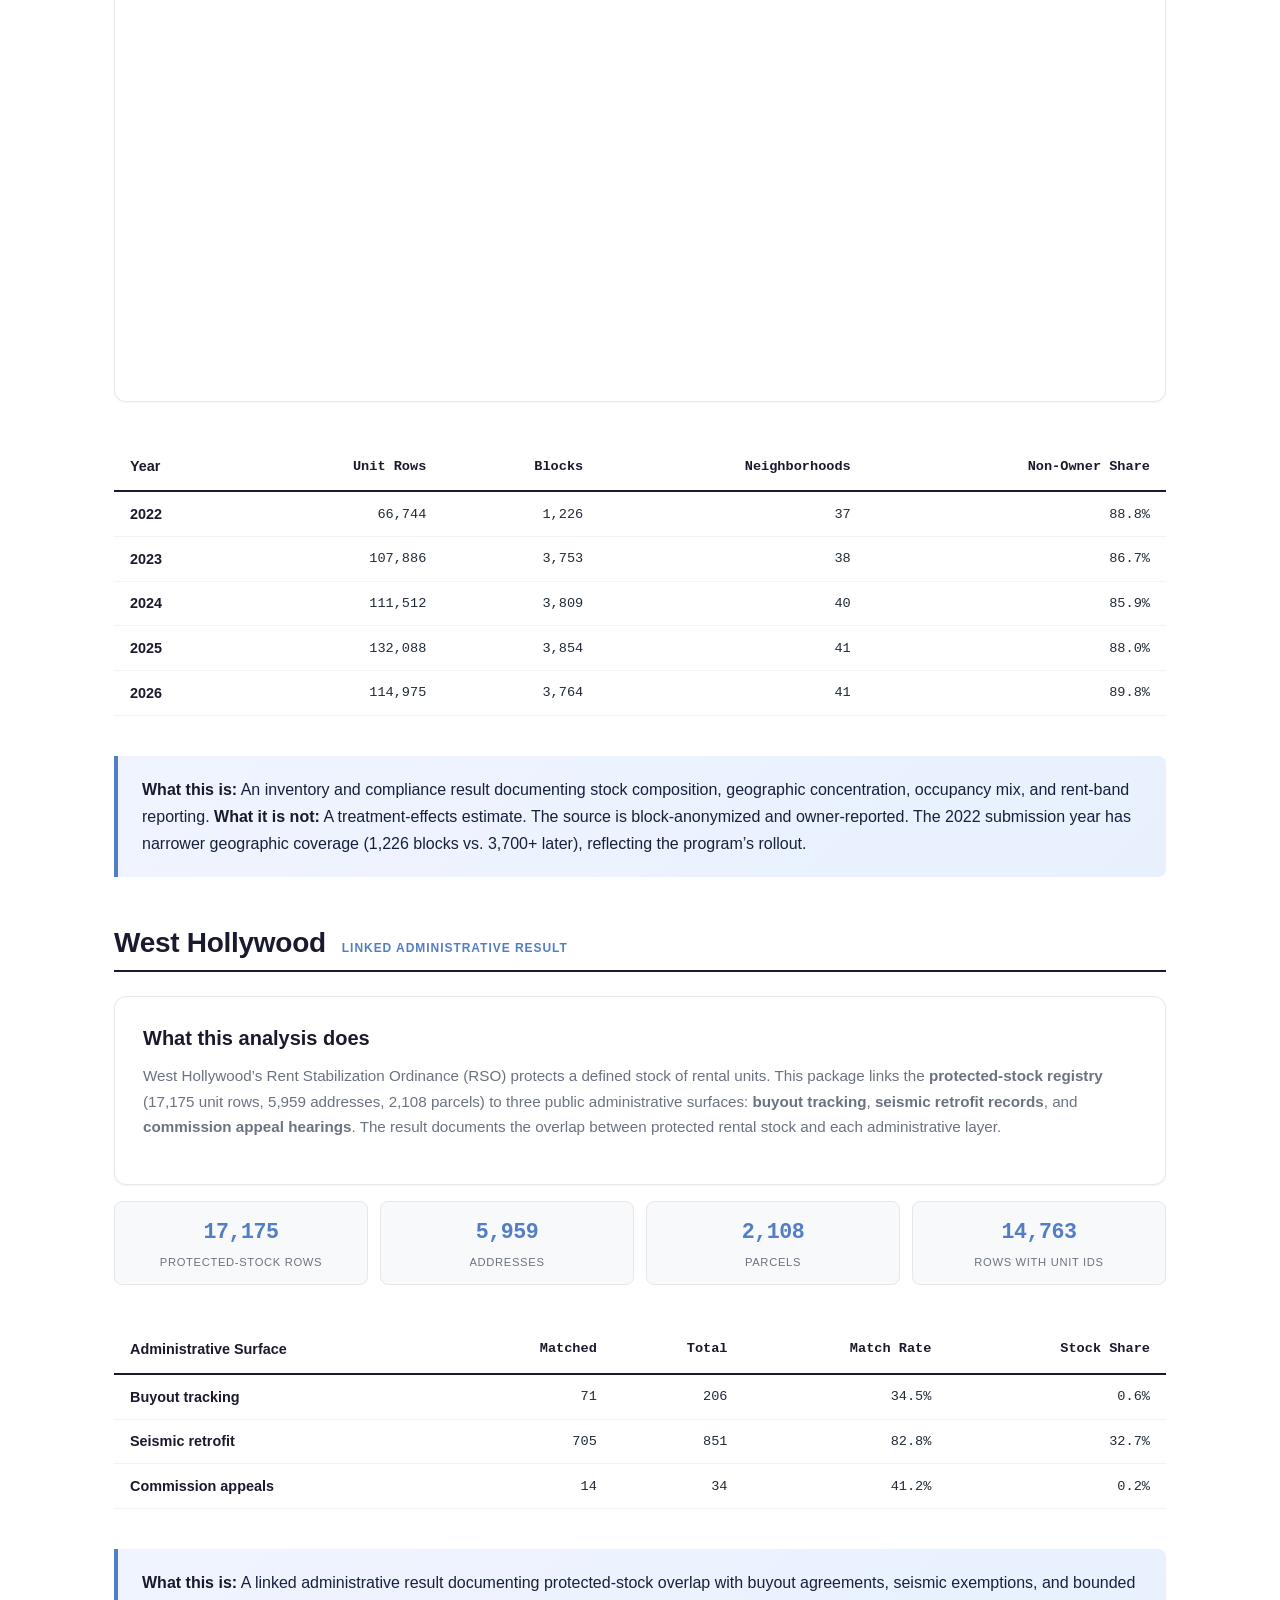
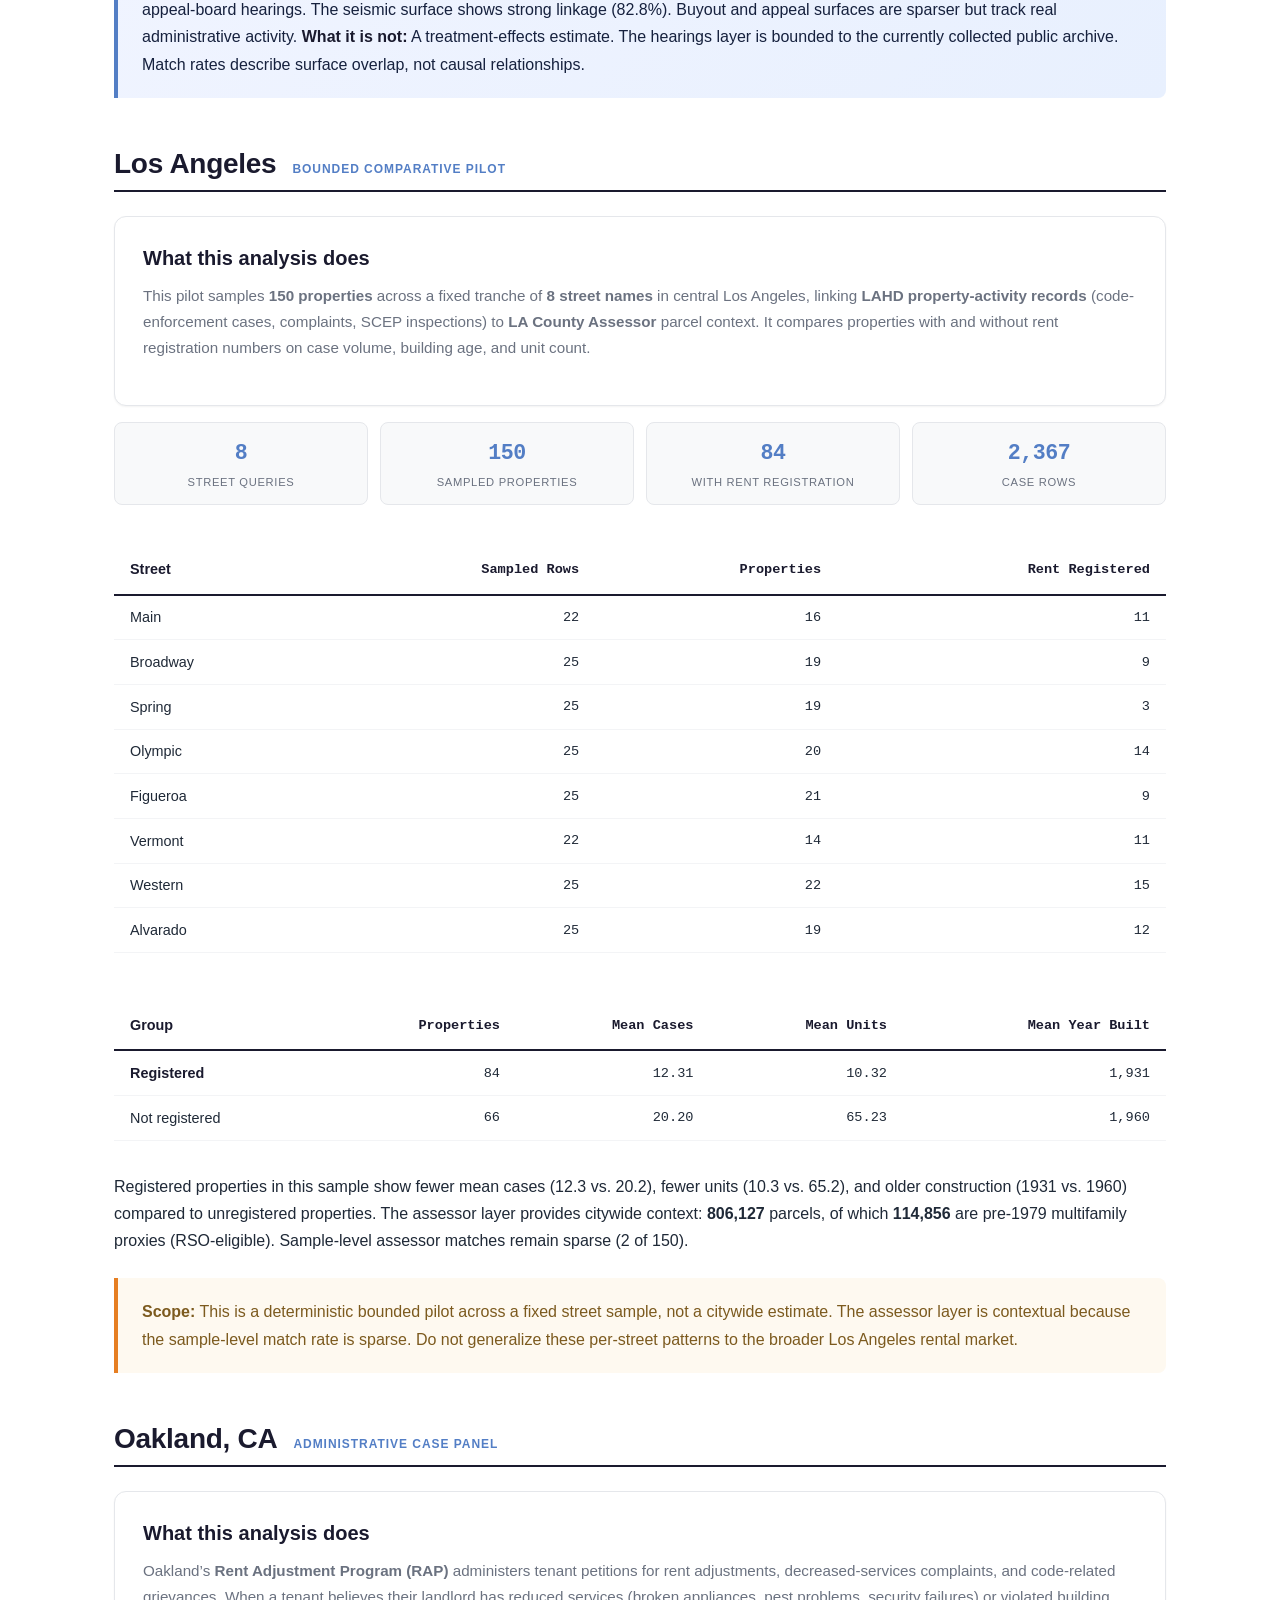
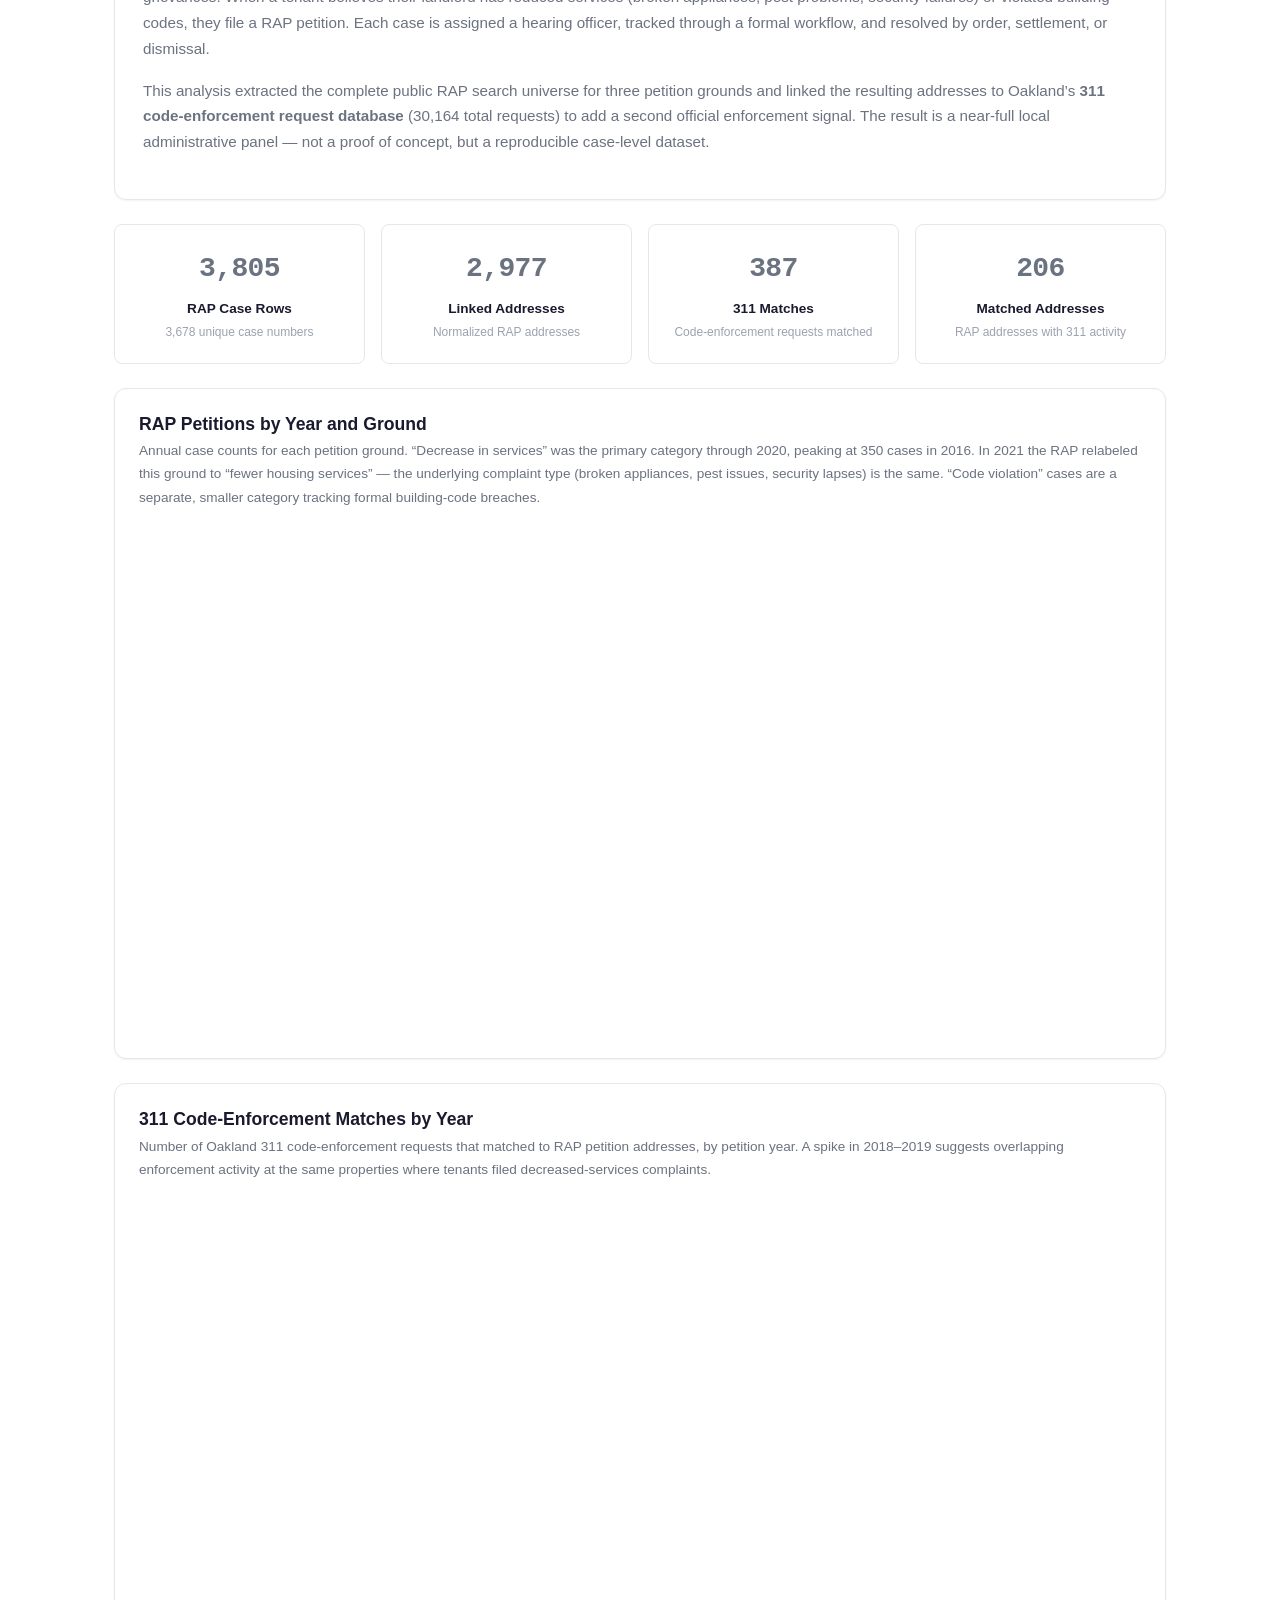
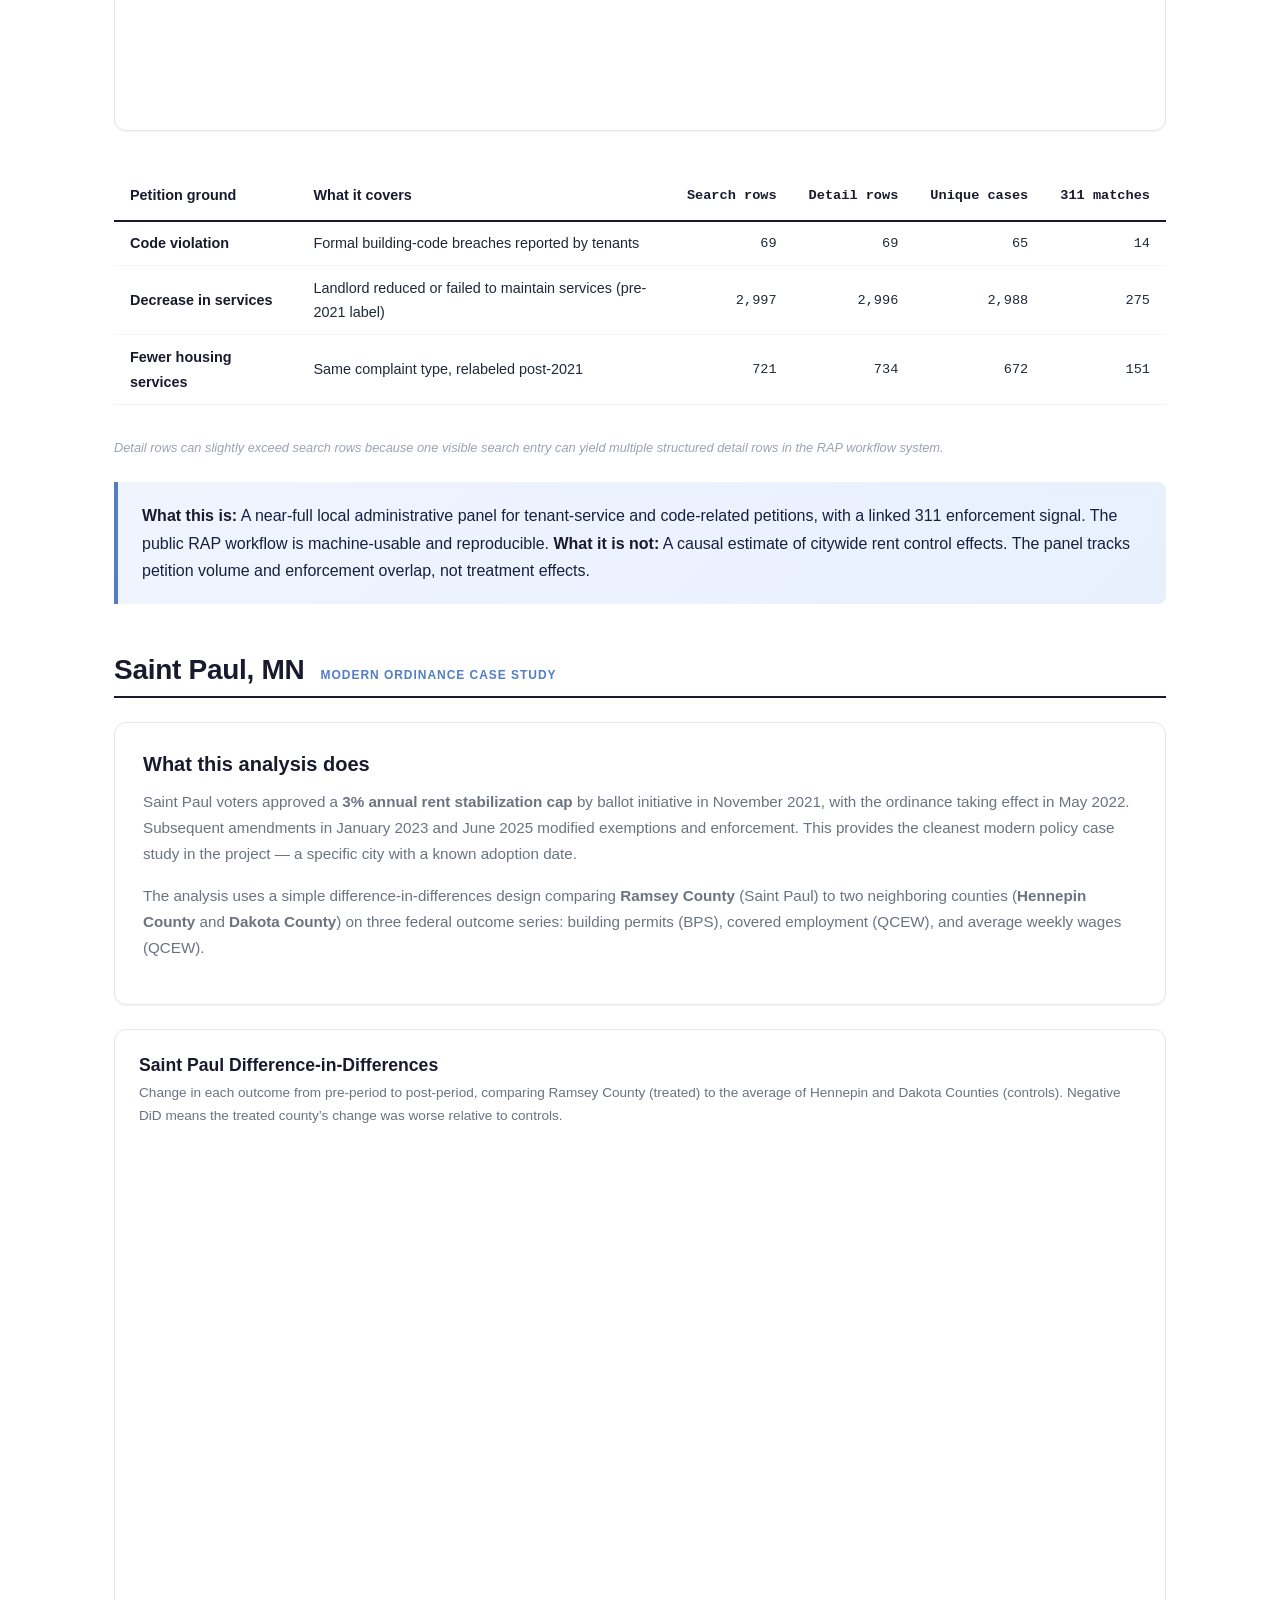
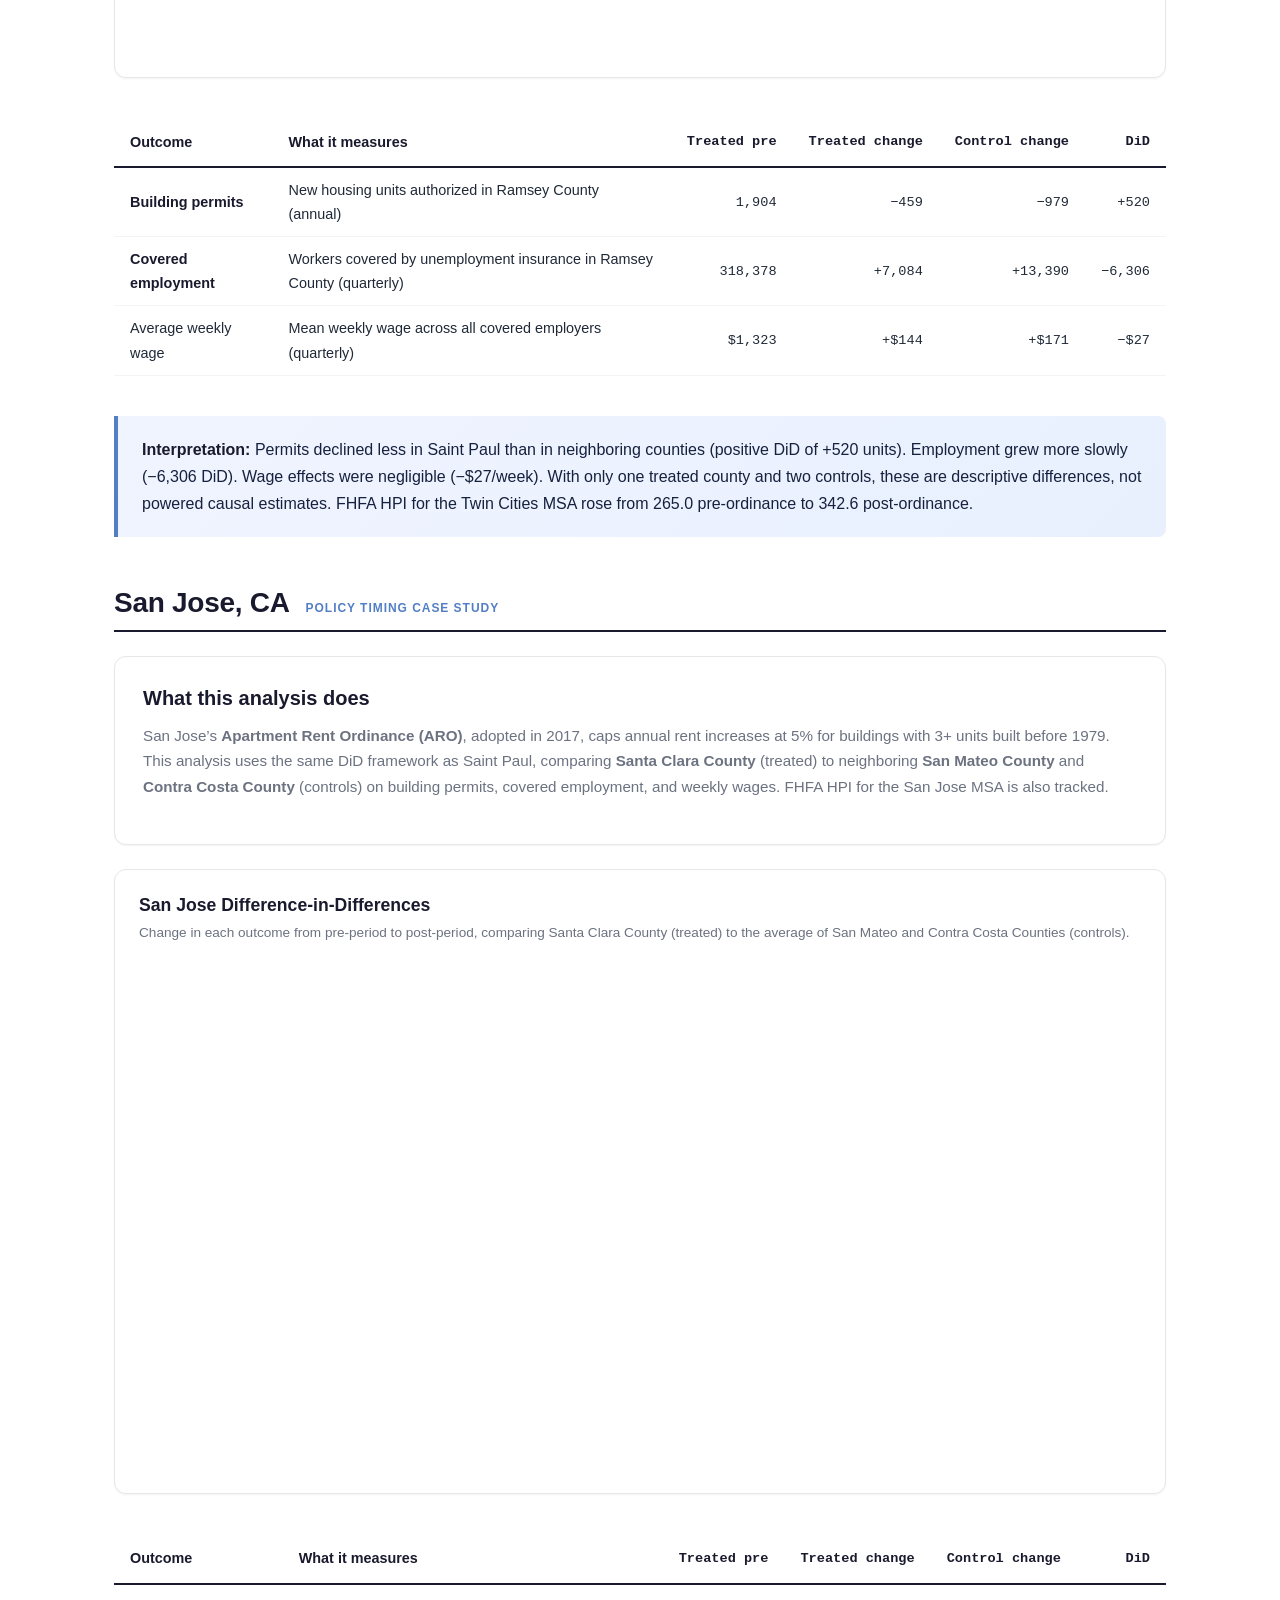
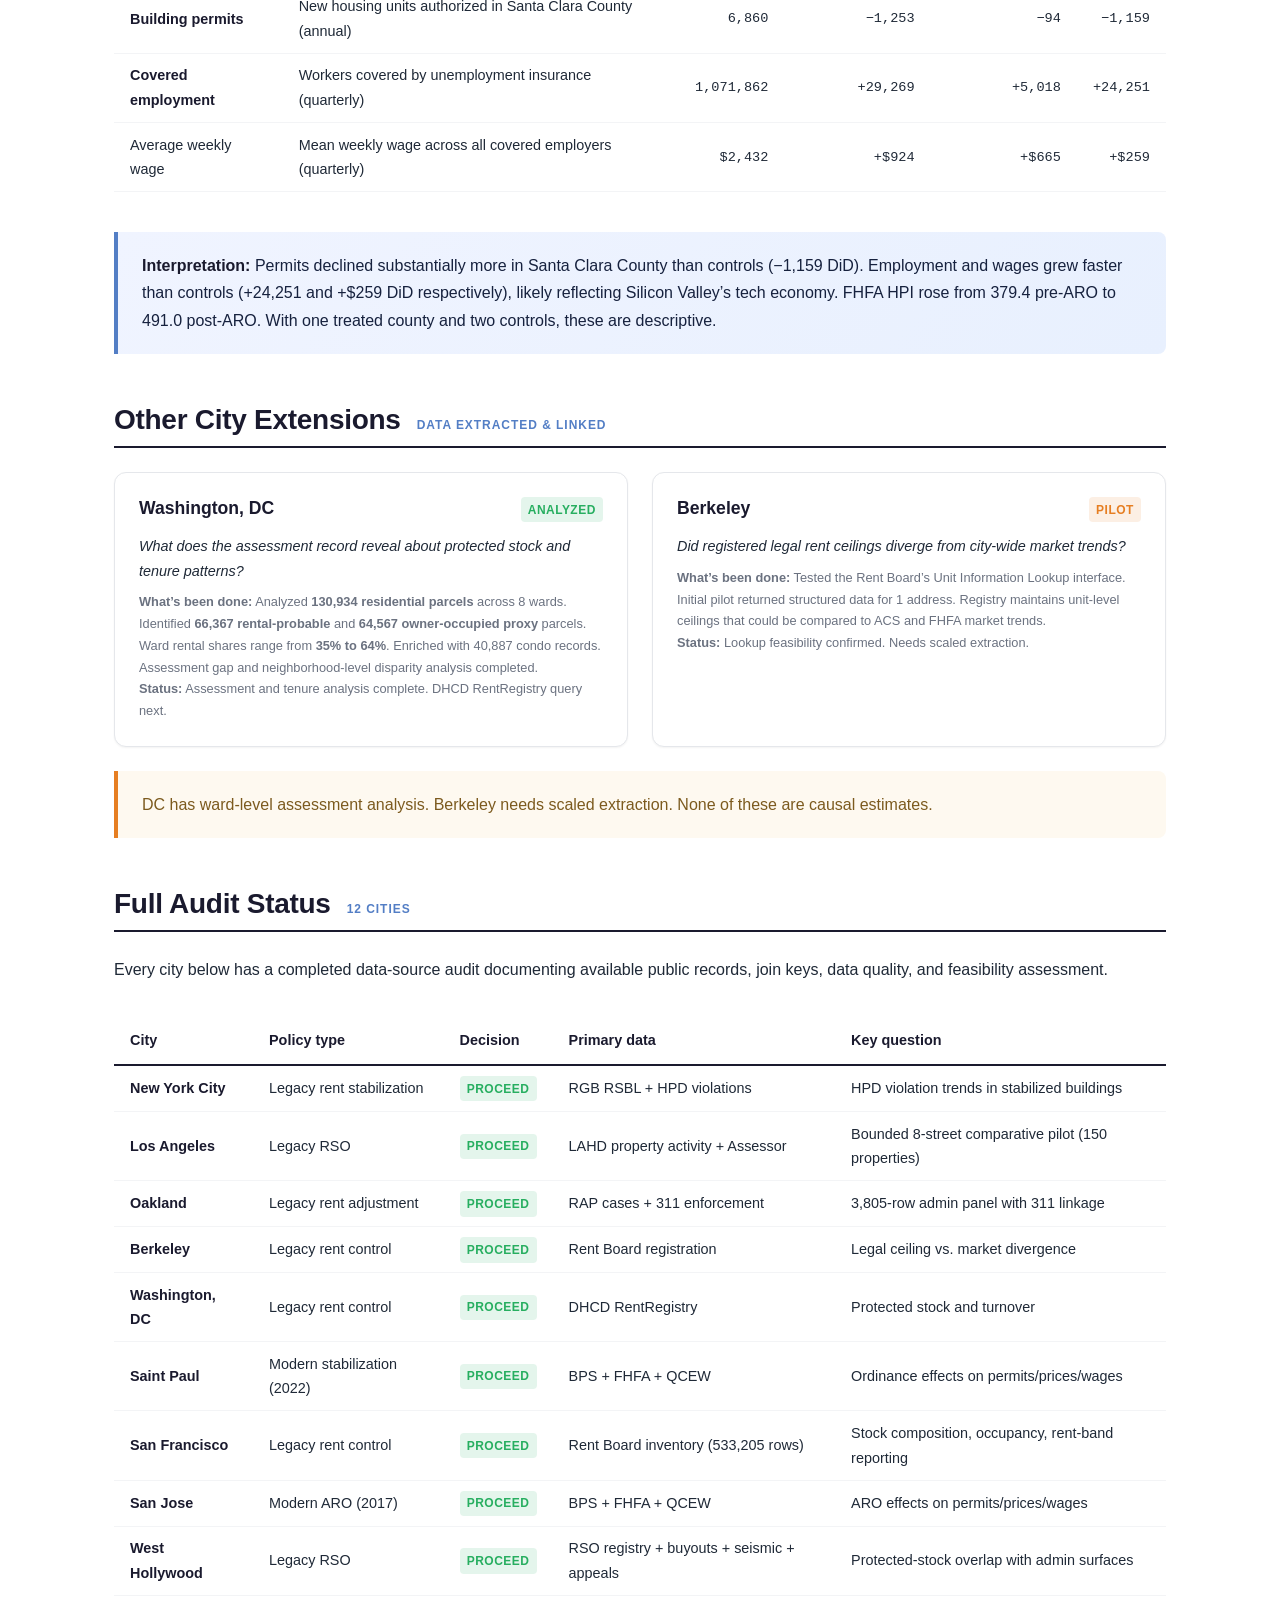
==== commit 480a0d08: "Surface uncertainty, fix pipeline bug, and tighten site-to-data coupling - Add generated data layer:" ====
--- a/docs/cities.html
+++ b/docs/cities.html
@@ -5,6 +5,12 @@
   <meta name="viewport" content="width=device-width, initial-scale=1.0">
   <meta name="color-scheme" content="light dark">
   <title>rentctrl &mdash; City Extensions</title>
+  <meta name="description" content="Building-level rent-regulation analysis across twelve U.S. cities, including NYC's 89,100-building HPD violation study with six modeling approaches.">
+  <link rel="canonical" href="https://smkwray.github.io/rentctrl/cities.html">
+  <meta property="og:title" content="rentctrl — City Extensions">
+  <meta property="og:description" content="Building-level rent-regulation analysis across twelve U.S. cities, including NYC's 89,100-building HPD violation study with six modeling approaches.">
+  <meta property="og:type" content="website">
+  <meta property="og:url" content="https://smkwray.github.io/rentctrl/cities.html">
   <script src="js/theme.js"></script>
   <link rel="stylesheet" href="css/style.css">
   <script src="https://cdn.jsdelivr.net/npm/chart.js@4.4.7/dist/chart.umd.min.js"></script>
@@ -15,7 +21,7 @@
     <div class="header-inner">
       <a href="index.html" class="site-logo">rent<span class="logo-accent">ctrl</span></a>
       <div class="header-controls">
-        <button class="nav-toggle" onclick="document.querySelector('.nav-links').classList.toggle('open')" aria-label="Toggle navigation">&#9776;</button>
+        <button class="nav-toggle" onclick="this.setAttribute('aria-expanded',this.getAttribute('aria-expanded')==='true'?'false':'true');document.querySelector('.nav-links').classList.toggle('open')" aria-label="Toggle navigation" aria-expanded="false">&#9776;</button>
         <button id="themeToggle" class="theme-toggle" onclick="rcToggleTheme()" aria-label="Toggle theme">&#9790;</button>
       </div>
       <nav><ul class="nav-links">
@@ -75,42 +81,9 @@
         </p>
       </div>
 
-      <!-- Building FE event profile -->
-      <div class="chart-container">
-        <h3>Building Fixed-Effects Event Profile</h3>
-        <p class="chart-subtitle">
-          Estimated additional HPD violations per building-year in stabilized vs. non-stabilized buildings,
-          relative to the 2019 baseline. Building fixed effects absorb all time-invariant differences between
-          buildings (location, age, size, ownership). Cluster-robust standard errors. All coefficients
-          p&lt;0.001.
-        </p>
-        <div class="chart-canvas-wrap"><canvas id="nycFEChart"></canvas></div>
-        <p class="chart-note">89,100 buildings (32,793 stabilized, 56,307 non-stabilized), 623,700 building-year observations, 2019&ndash;2025.</p>
-      </div>
-
-      <!-- Violation levels -->
-      <div class="chart-container">
-        <h3>Mean HPD Violations per Building</h3>
-        <p class="chart-subtitle">
-          Average violation count per building per year. Both groups show increasing violations over time,
-          but the gap between stabilized and non-stabilized buildings widens substantially after 2022.
-        </p>
-        <div class="chart-canvas-wrap"><canvas id="nycLevelChart"></canvas></div>
-      </div>
-
-      <!-- Borough breakdown -->
-      <div class="chart-container">
-        <h3>Violation Gap by Borough</h3>
-        <p class="chart-subtitle">
-          Difference in mean violations per building (stabilized minus non-stabilized) by borough and year.
-          The Bronx shows the largest and fastest-growing gap; Manhattan and Brooklyn show intermediate patterns.
-        </p>
-        <div class="chart-canvas-wrap tall"><canvas id="nycBoroughChart"></canvas></div>
-      </div>
-
-      <!-- Six approaches summary -->
+      <!-- Six approaches summary — leads with design sensitivity -->
       <div class="section-header" style="margin-top:2rem;"><h3 style="margin:0;">Six Modeling Approaches</h3></div>
-      <p>Each approach uses a different comparison strategy. Simpler designs show larger effects; tighter matching reduces effect sizes, illustrating design sensitivity.</p>
+      <p>Each approach uses a different comparison strategy. Simpler designs show larger effects; tighter matching reduces effect sizes, illustrating design sensitivity. Estimated 2025 gaps range from &minus;0.14 to +4.79 across specifications.</p>
 
       <div class="table-wrap">
         <table class="data-table">
@@ -127,6 +100,39 @@
       </div>
 
       <div class="warning-box"><p><strong>Design sensitivity:</strong> The borough-year and building-FE models show a large, growing gap. But the refined within-community-board match (28,746 well-balanced pairs) shows effects near zero by 2025. This means the result depends heavily on what comparison group is used and how unobserved confounders are handled. These are not settled causal estimates.</p></div>
+
+      <!-- Building FE event profile -->
+      <div class="chart-container">
+        <h3>Building Fixed-Effects Event Profile</h3>
+        <p class="chart-subtitle">
+          Estimated additional HPD violations per building-year in stabilized vs. non-stabilized buildings,
+          relative to the 2019 baseline. Building fixed effects absorb all time-invariant differences between
+          buildings (location, age, size, ownership). Cluster-robust standard errors. Design-sensitive:
+          estimates range from &minus;0.14 to +4.20 across specifications (see table above).
+        </p>
+        <div class="chart-canvas-wrap"><canvas id="nycFEChart"></canvas></div>
+        <p class="chart-note">89,100 buildings (32,793 stabilized, 56,307 non-stabilized), 623,700 building-year observations, 2019&ndash;2025.</p>
+      </div>
+
+      <!-- Violation levels -->
+      <div class="chart-container">
+        <h3>Mean HPD Violations per Building</h3>
+        <p class="chart-subtitle">
+          Average violation count per building per year. Both groups show increasing violations over time,
+          but the gap between stabilized and non-stabilized buildings widens substantially after 2022.
+        </p>
+        <div class="chart-canvas-wrap"><canvas id="nycLevelChart"></canvas></div>
+      </div>
+
+      <!-- Borough breakdown -->
+      <div class="chart-container">
+        <h3>Violation Gap by Borough</h3>
+        <p class="chart-subtitle">
+          Difference in mean violations per building (stabilized minus non-stabilized) by borough and year.
+          The Bronx shows the largest and fastest-growing gap; Manhattan and Brooklyn show intermediate patterns.
+        </p>
+        <div class="chart-canvas-wrap tall"><canvas id="nycBoroughChart"></canvas></div>
+      </div>
     </section>
 
     <!-- ═══ NYC Follow-On ═══ -->
--- a/docs/css/style.css
+++ b/docs/css/style.css
@@ -205,6 +205,9 @@
 .chart-canvas-wrap canvas { width: 100% !important; }
 .chart-canvas-wrap.tall { min-height: 500px; }
 .chart-note { font-size: 0.8rem; color: var(--color-text-light); margin-top: 0.75rem; font-style: italic; }
+.chart-details { margin-top: 0.75rem; font-size: 0.85rem; }
+.chart-details summary { cursor: pointer; color: var(--color-accent); font-weight: 500; }
+.chart-details .table-wrap { margin-top: 0.5rem; }
 
 /* ── Tables ── */
 .table-wrap { overflow-x: auto; -webkit-overflow-scrolling: touch; margin: 1rem 0; }
